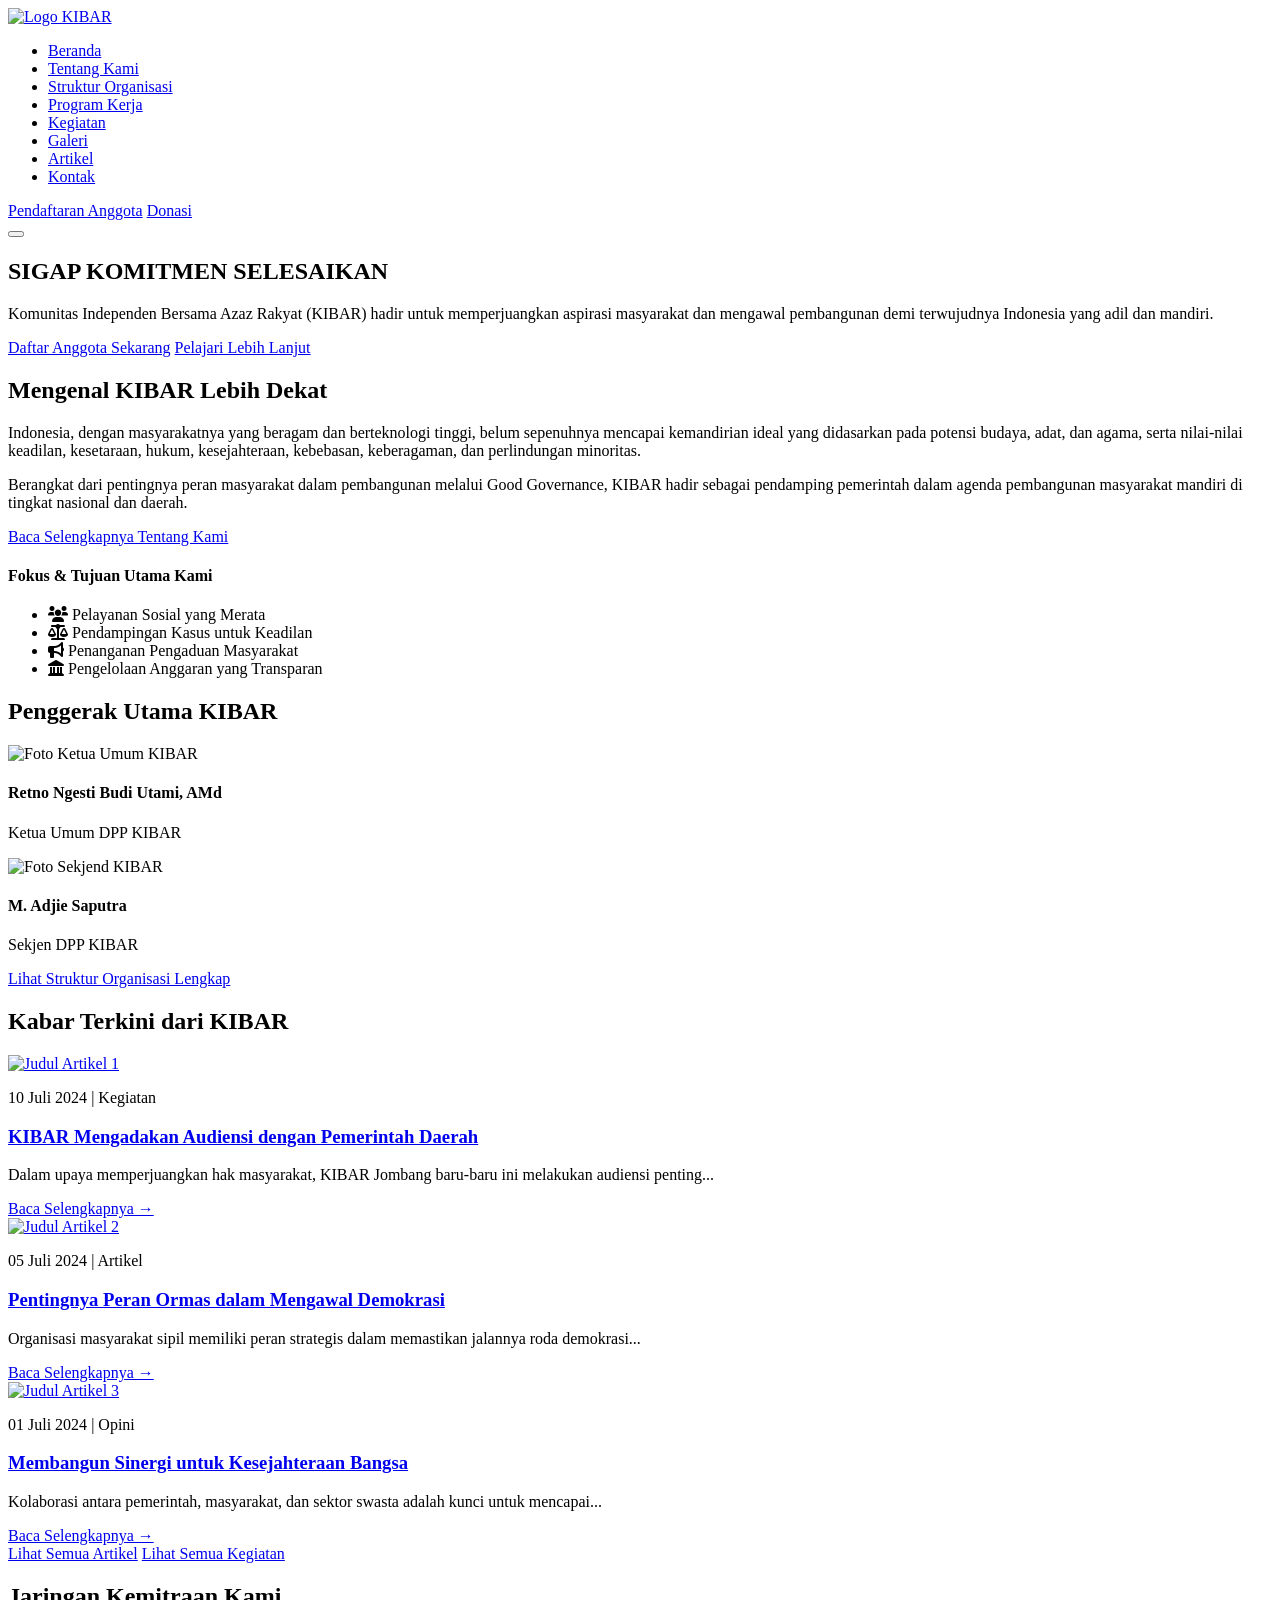
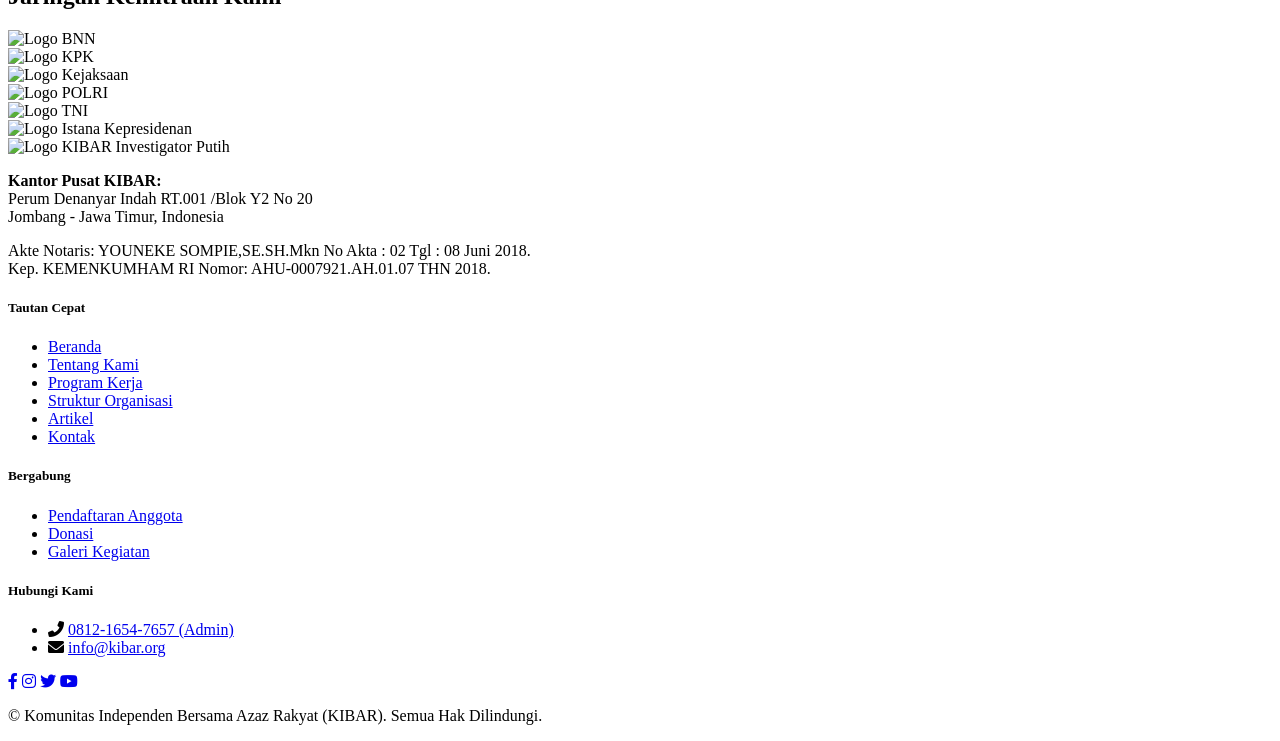
==== index.html @ 810286e6 "Add files via upload" ====
<!DOCTYPE html>
<html lang="id">
<head>
    <meta charset="UTF-8">
    <meta name="viewport" content="width=device-width, initial-scale=1.0">
    <title>KIBAR - Komunitas Independen Bersama Azaz Rakyat</title>
    <meta name="description" content="Komunitas Independen Bersama Azaz Rakyat (KIBAR) hadir untuk memperjuangkan aspirasi masyarakat dan mengawal pembangunan demi terwujudnya Indonesia yang adil dan mandiri.">
    <meta name="keywords" content="KIBAR, Ormas, Independen, Azaz Rakyat, Pengawasan, Pembangunan, Indonesia">
    
    <!-- Google Fonts -->
    <link href="https://fonts.googleapis.com/css2?family=Montserrat:wght@700;800&family=Open+Sans:wght@400;600;700&display=swap" rel="stylesheet">
    <!-- Font Awesome untuk Ikon -->
    <link rel="stylesheet" href="https://cdnjs.cloudflare.com/ajax/libs/font-awesome/6.0.0-beta3/css/all.min.css">
    
    <!-- Tiny Slider CSS -->
    <link rel="stylesheet" href="https://cdnjs.cloudflare.com/ajax/libs/tiny-slider/2.9.4/tiny-slider.css">
    <!--[if (lt IE 9)]><script src="https://cdnjs.cloudflare.com/ajax/libs/tiny-slider/2.9.4/min/tiny-slider.helper.ie8.js"></script><![endif]-->

    <!-- Style Kustom Anda (setelah library CSS) -->
    <link rel="stylesheet" href="css/style.css">
    
    <!-- Favicon -->
    <link rel="icon" href="images/logo/kibar-favicon.png" type="image/png"> 
</head>
<body>
    <header class="site-header">
        <div class="container header-container">
            <div class="logo">
                <a href="index.html">
                    <img src="images/logo/logo-kibar.webp" alt="Logo KIBAR">
                </a>
            </div>
            <nav class="main-navigation">
                <ul>
                    <li><a href="index.html" class="active">Beranda</a></li>
                    <li><a href="tentang-kami.html">Tentang Kami</a></li>
                    <li><a href="struktur-organisasi.html">Struktur Organisasi</a></li>
                    <li><a href="program-kerja.html">Program Kerja</a></li>
                    <li><a href="kegiatan.html">Kegiatan</a></li>
                    <li><a href="galeri.html">Galeri</a></li>
                    <li><a href="artikel.html">Artikel</a></li>
                    <li><a href="kontak.html">Kontak</a></li>
                </ul>
            </nav>
            <div class="header-actions">
                <a href="pendaftaran.html" class="btn btn-primary">Pendaftaran Anggota</a>
                <a href="donasi.html" class="btn btn-secondary">Donasi</a>
            </div>
            <button class="mobile-menu-toggle" aria-label="Toggle Menu" aria-expanded="false">
                <span class="hamburger-bar"></span>
                <span class="hamburger-bar"></span>
                <span class="hamburger-bar"></span>
            </button>
        </div>
    </header>

    <main>
        <section class="hero-section">
            <div class="hero-overlay"></div>
            <div class="container hero-content">
                <h1 class="hero-title">
                    <span>SIGAP</span>
                    <span>KOMITMEN</span>
                    <span>SELESAIKAN</span>
                </h1>
                <p class="hero-subtitle">
                    Komunitas Independen Bersama Azaz Rakyat (KIBAR) hadir untuk memperjuangkan aspirasi masyarakat dan mengawal pembangunan demi terwujudnya Indonesia yang adil dan mandiri.
                </p>
                <div class="hero-actions">
                    <a href="pendaftaran.html" class="btn btn-primary btn-lg">Daftar Anggota Sekarang</a>
                    <a href="tentang-kami.html" class="btn btn-outline-light btn-lg">Pelajari Lebih Lanjut</a>
                </div>
            </div>
        </section>

        <section class="about-short-section section-padding">
            <div class="container">
                <h2 class="section-title text-center">Mengenal KIBAR Lebih Dekat</h2>
                <div class="row">
                    <div class="col-md-7 about-short-text">
                        <p>Indonesia, dengan masyarakatnya yang beragam dan berteknologi tinggi, belum sepenuhnya mencapai kemandirian ideal yang didasarkan pada potensi budaya, adat, dan agama, serta nilai-nilai keadilan, kesetaraan, hukum, kesejahteraan, kebebasan, keberagaman, dan perlindungan minoritas.</p>
                        <p>Berangkat dari pentingnya peran masyarakat dalam pembangunan melalui Good Governance, KIBAR hadir sebagai pendamping pemerintah dalam agenda pembangunan masyarakat mandiri di tingkat nasional dan daerah.</p>
                        <a href="tentang-kami.html" class="btn btn-primary mt-3">Baca Selengkapnya Tentang Kami</a>
                    </div>
                    <div class="col-md-5 about-short-focus">
                        <h4 class="subsection-title">Fokus & Tujuan Utama Kami</h4>
                        <ul class="focus-list">
                            <li><i class="fas fa-users kibar-gold-icon"></i> <span>Pelayanan Sosial yang Merata</span></li>
                            <li><i class="fas fa-balance-scale kibar-gold-icon"></i> <span>Pendampingan Kasus untuk Keadilan</span></li>
                            <li><i class="fas fa-bullhorn kibar-gold-icon"></i> <span>Penanganan Pengaduan Masyarakat</span></li>
                            <li><i class="fas fa-landmark kibar-gold-icon"></i> <span>Pengelolaan Anggaran yang Transparan</span></li>
                        </ul>
                    </div>
                </div>
            </div>
        </section>

        <section class="key-leaders-section section-padding">
            <div class="container">
                <h2 class="section-title text-center">Penggerak Utama KIBAR</h2>
                <div class="row justify-content-center">
                    <div class="col-lg-4 col-md-6">
                        <div class="leader-card">
                            <div class="leader-photo">
                                <img src="images/pengurus/ketum-su.webp" alt="Foto Ketua Umum KIBAR" class="foto-ketum-adjusted">
                            </div>
                            <h4 class="leader-name">Retno Ngesti Budi Utami, AMd</h4>
                            <p class="leader-title">Ketua Umum DPP KIBAR</p>
                        </div>
                    </div>
                    <div class="col-lg-4 col-md-6">
                        <div class="leader-card">
                            <div class="leader-photo">
                                <img src="images/pengurus/sekjen-su.webp" alt="Foto Sekjend KIBAR" class="foto-sekjen-adjusted">
                            </div>
                            <h4 class="leader-name">M. Adjie Saputra</h4>
                            <p class="leader-title">Sekjen DPP KIBAR</p>
                        </div>
                    </div>
                </div>
                <div class="text-center mt-4">
                    <a href="struktur-organisasi.html" class="btn btn-outline-primary">Lihat Struktur Organisasi Lengkap</a>
                </div>
            </div>
        </section>

        <section class="latest-posts-section section-padding">
            <div class="container">
                <h2 class="section-title text-center">Kabar Terkini dari KIBAR</h2>
                <div class="row">
                    <div class="col-lg-4 col-md-6">
                        <div class="post-card">
                            <a href="artikel-detail-contoh.html" class="post-card-image-link">
                                <img src="images/artikel/placeholder-artikel1.jpg" alt="Judul Artikel 1" class="post-card-image">
                            </a>
                            <div class="post-card-content">
                                <p class="post-card-meta"><span class="post-card-date">10 Juli 2024</span> | <span class="post-card-category">Kegiatan</span></p>
                                <h3 class="post-card-title"><a href="artikel-detail-contoh.html">KIBAR Mengadakan Audiensi dengan Pemerintah Daerah</a></h3>
                                <p class="post-card-excerpt">Dalam upaya memperjuangkan hak masyarakat, KIBAR Jombang baru-baru ini melakukan audiensi penting...</p>
                                <a href="artikel-detail-contoh.html" class="post-card-readmore">Baca Selengkapnya →</a>
                            </div>
                        </div>
                    </div>
                    <div class="col-lg-4 col-md-6">
                        <div class="post-card">
                            <a href="artikel-detail-contoh.html" class="post-card-image-link">
                                <img src="images/artikel/placeholder-artikel2.jpg" alt="Judul Artikel 2" class="post-card-image">
                            </a>
                            <div class="post-card-content">
                                <p class="post-card-meta"><span class="post-card-date">05 Juli 2024</span> | <span class="post-card-category">Artikel</span></p>
                                <h3 class="post-card-title"><a href="artikel-detail-contoh.html">Pentingnya Peran Ormas dalam Mengawal Demokrasi</a></h3>
                                <p class="post-card-excerpt">Organisasi masyarakat sipil memiliki peran strategis dalam memastikan jalannya roda demokrasi...</p>
                                <a href="artikel-detail-contoh.html" class="post-card-readmore">Baca Selengkapnya →</a>
                            </div>
                        </div>
                    </div>
                    <div class="col-lg-4 col-md-6">
                         <div class="post-card">
                            <a href="artikel-detail-contoh.html" class="post-card-image-link">
                                <img src="images/artikel/placeholder-artikel3.jpg" alt="Judul Artikel 3" class="post-card-image">
                            </a>
                            <div class="post-card-content">
                                <p class="post-card-meta"><span class="post-card-date">01 Juli 2024</span> | <span class="post-card-category">Opini</span></p>
                                <h3 class="post-card-title"><a href="artikel-detail-contoh.html">Membangun Sinergi untuk Kesejahteraan Bangsa</a></h3>
                                <p class="post-card-excerpt">Kolaborasi antara pemerintah, masyarakat, dan sektor swasta adalah kunci untuk mencapai...</p>
                                <a href="artikel-detail-contoh.html" class="post-card-readmore">Baca Selengkapnya →</a>
                            </div>
                        </div>
                    </div>
                </div>
                <div class="text-center mt-4">
                    <a href="artikel.html" class="btn btn-primary mr-2">Lihat Semua Artikel</a>
                    <a href="kegiatan.html" class="btn btn-outline-primary">Lihat Semua Kegiatan</a>
                </div>
            </div>
        </section>

        <section class="partners-section section-padding">
            <div class="container">
                <h2 class="section-title text-center">Jaringan Kemitraan Kami</h2>
                <div class="partner-carousel"> <!-- Container untuk Tiny Slider -->
                    <div class="partner-logo-slide"><img src="images/mitra/logo-bnn.webp" alt="Logo BNN"></div>
                    <div class="partner-logo-slide"><img src="images/mitra/logo-kpk.webp" alt="Logo KPK"></div>
                    <div class="partner-logo-slide"><img src="images/mitra/logo-kejaksaan.webp" alt="Logo Kejaksaan"></div>
                    <div class="partner-logo-slide"><img src="images/mitra/mabes-polri.webp" alt="Logo POLRI"></div>
                    <div class="partner-logo-slide"><img src="images/mitra/mabes-tni.webp" alt="Logo TNI"></div>
                    <div class="partner-logo-slide"><img src="images/mitra/logo-istana-kepresidenan.webp" alt="Logo Istana Kepresidenan"></div>
                    <!-- Tambahkan lebih banyak div.partner-logo-slide jika ada logo lain -->
                </div>
            </div>
        </section>
    </main>

    <footer class="site-footer section-padding-top">
        <div class="container">
            <div class="row">
                <div class="col-lg-4 col-md-12 footer-col footer-about">
                    <img src="images/slogan-kibar.webp" alt="Logo KIBAR Investigator Putih" class="footer-logo">
                    <p class="footer-address">
                        <strong>Kantor Pusat KIBAR:</strong><br>
                        Perum Denanyar Indah RT.001 /Blok Y2 No 20<br>
                        Jombang - Jawa Timur, Indonesia
                    </p>
                     <p class="footer-legal-info">
                        Akte Notaris: YOUNEKE SOMPIE,SE.SH.Mkn No Akta : 02 Tgl : 08 Juni 2018.<br>
                        Kep. KEMENKUMHAM RI Nomor: AHU-0007921.AH.01.07 THN 2018.
                    </p>
                </div>
                <div class="col-lg-2 col-md-4 col-6 footer-col">
                    <h5 class="footer-widget-title">Tautan Cepat</h5>
                    <ul class="footer-links">
                        <li><a href="index.html">Beranda</a></li>
                        <li><a href="tentang-kami.html">Tentang Kami</a></li>
                        <li><a href="program-kerja.html">Program Kerja</a></li>
                        <li><a href="struktur-organisasi.html">Struktur Organisasi</a></li>
                        <li><a href="artikel.html">Artikel</a></li>
                        <li><a href="kontak.html">Kontak</a></li>
                    </ul>
                </div>
                <div class="col-lg-3 col-md-4 col-6 footer-col">
                     <h5 class="footer-widget-title">Bergabung</h5>
                     <ul class="footer-links">
                        <li><a href="pendaftaran.html">Pendaftaran Anggota</a></li>
                        <li><a href="donasi.html">Donasi</a></li>
                        <li><a href="galeri.html">Galeri Kegiatan</a></li>
                    </ul>
                </div>
                <div class="col-lg-3 col-md-4 col-12 footer-col">
                    <h5 class="footer-widget-title">Hubungi Kami</h5>
                    <ul class="footer-contact-info">
                        <li><i class="fas fa-phone-alt"></i> <a href="https://wa.me/6281216547657">0812-1654-7657 (Admin)</a></li> 
                        <li><i class="fas fa-envelope"></i> <a href="mailto:info@kibar.org">info@kibar.org</a></li>
                    </ul>
                    <div class="footer-social-icons">
                        <a href="#" aria-label="Facebook KIBAR" target="_blank" rel="noopener noreferrer"><i class="fab fa-facebook-f"></i></a>
                        <a href="#" aria-label="Instagram KIBAR" target="_blank" rel="noopener noreferrer"><i class="fab fa-instagram"></i></a>
                        <a href="#" aria-label="Twitter KIBAR" target="_blank" rel="noopener noreferrer"><i class="fab fa-twitter"></i></a>
                        <a href="#" aria-label="YouTube KIBAR" target="_blank" rel="noopener noreferrer"><i class="fab fa-youtube"></i></a>
                    </div>
                </div>
            </div>
        </div>
        <div class="footer-bottom">
            <div class="container">
                <p class="text-center">© <span id="currentYear"></span> Komunitas Independen Bersama Azaz Rakyat (KIBAR). Semua Hak Dilindungi.</p>
            </div>
        </div>
    </footer>

    <!-- Tiny Slider JS -->
    <script src="https://cdnjs.cloudflare.com/ajax/libs/tiny-slider/2.9.3/min/tiny-slider.js"></script>
    <!-- Script Kustom Anda (setelah library JS) -->
    <script src="js/script.js"></script>
</body>
</html>
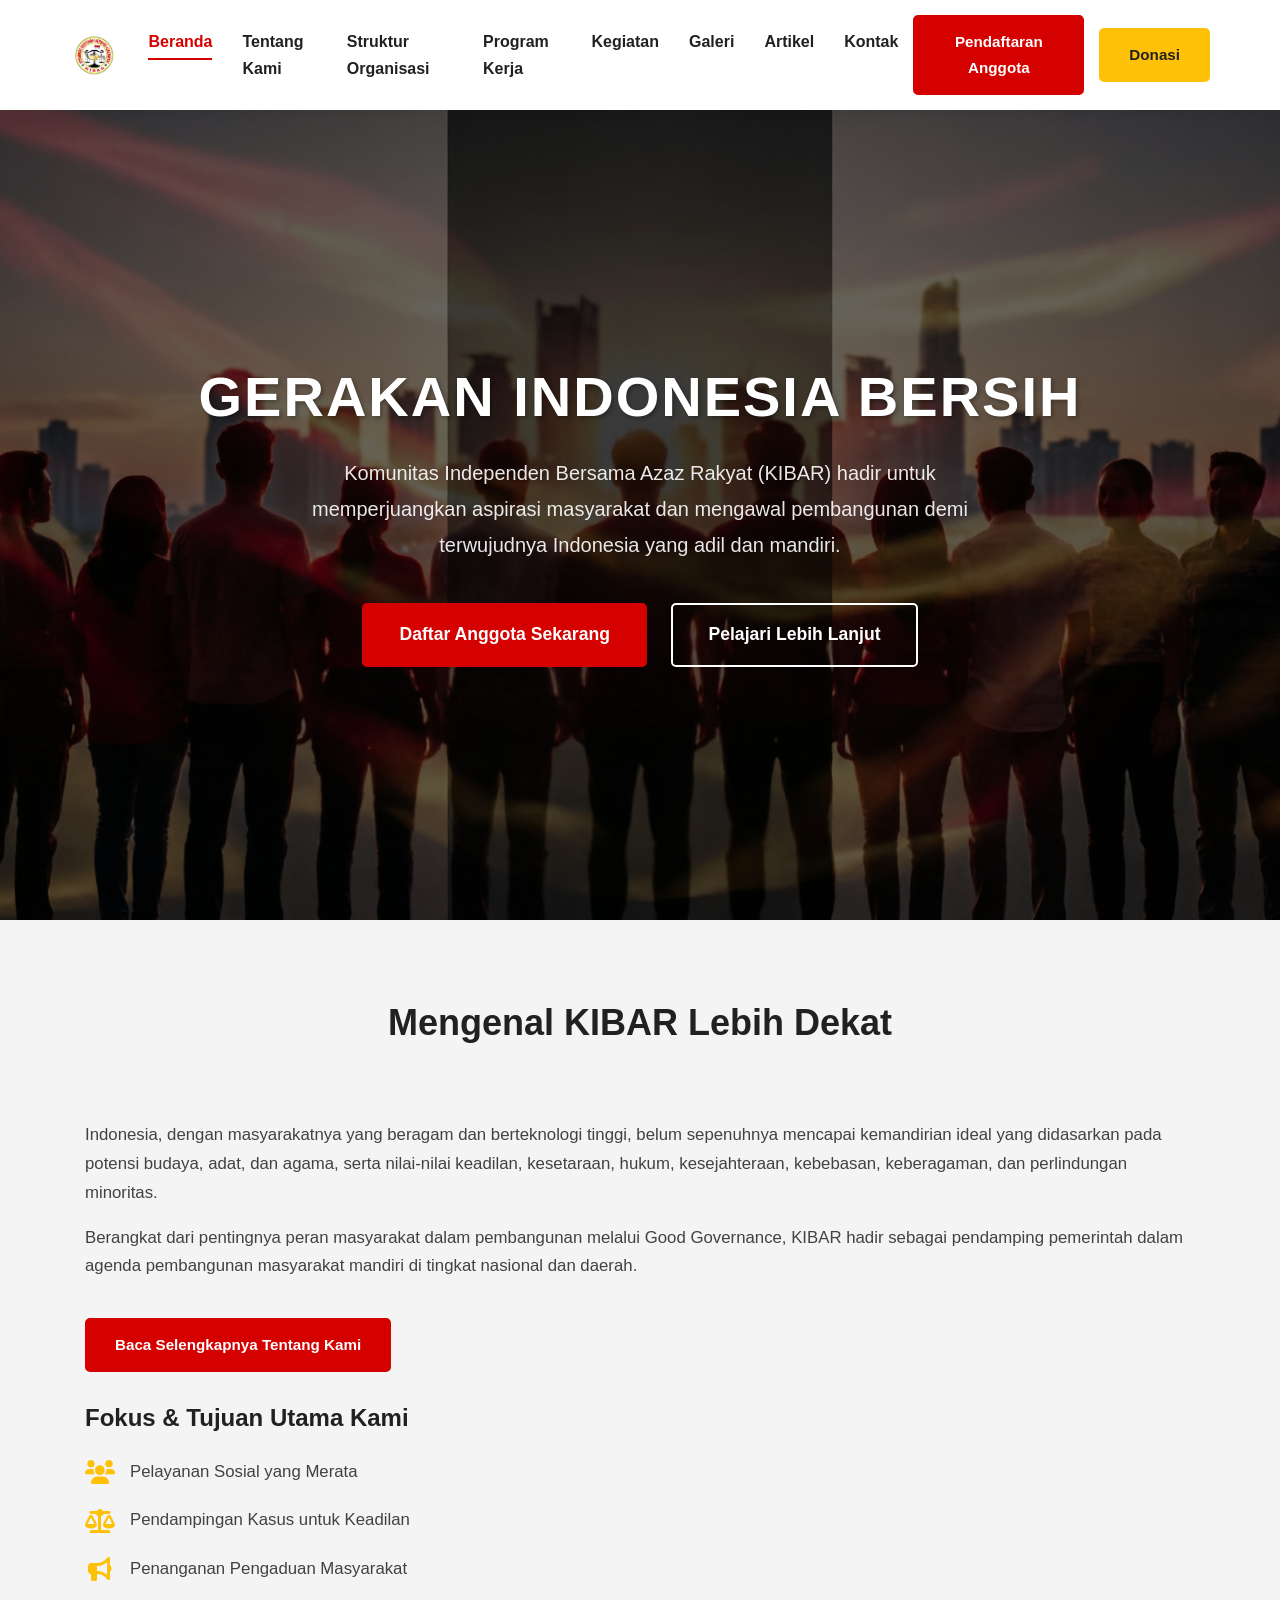
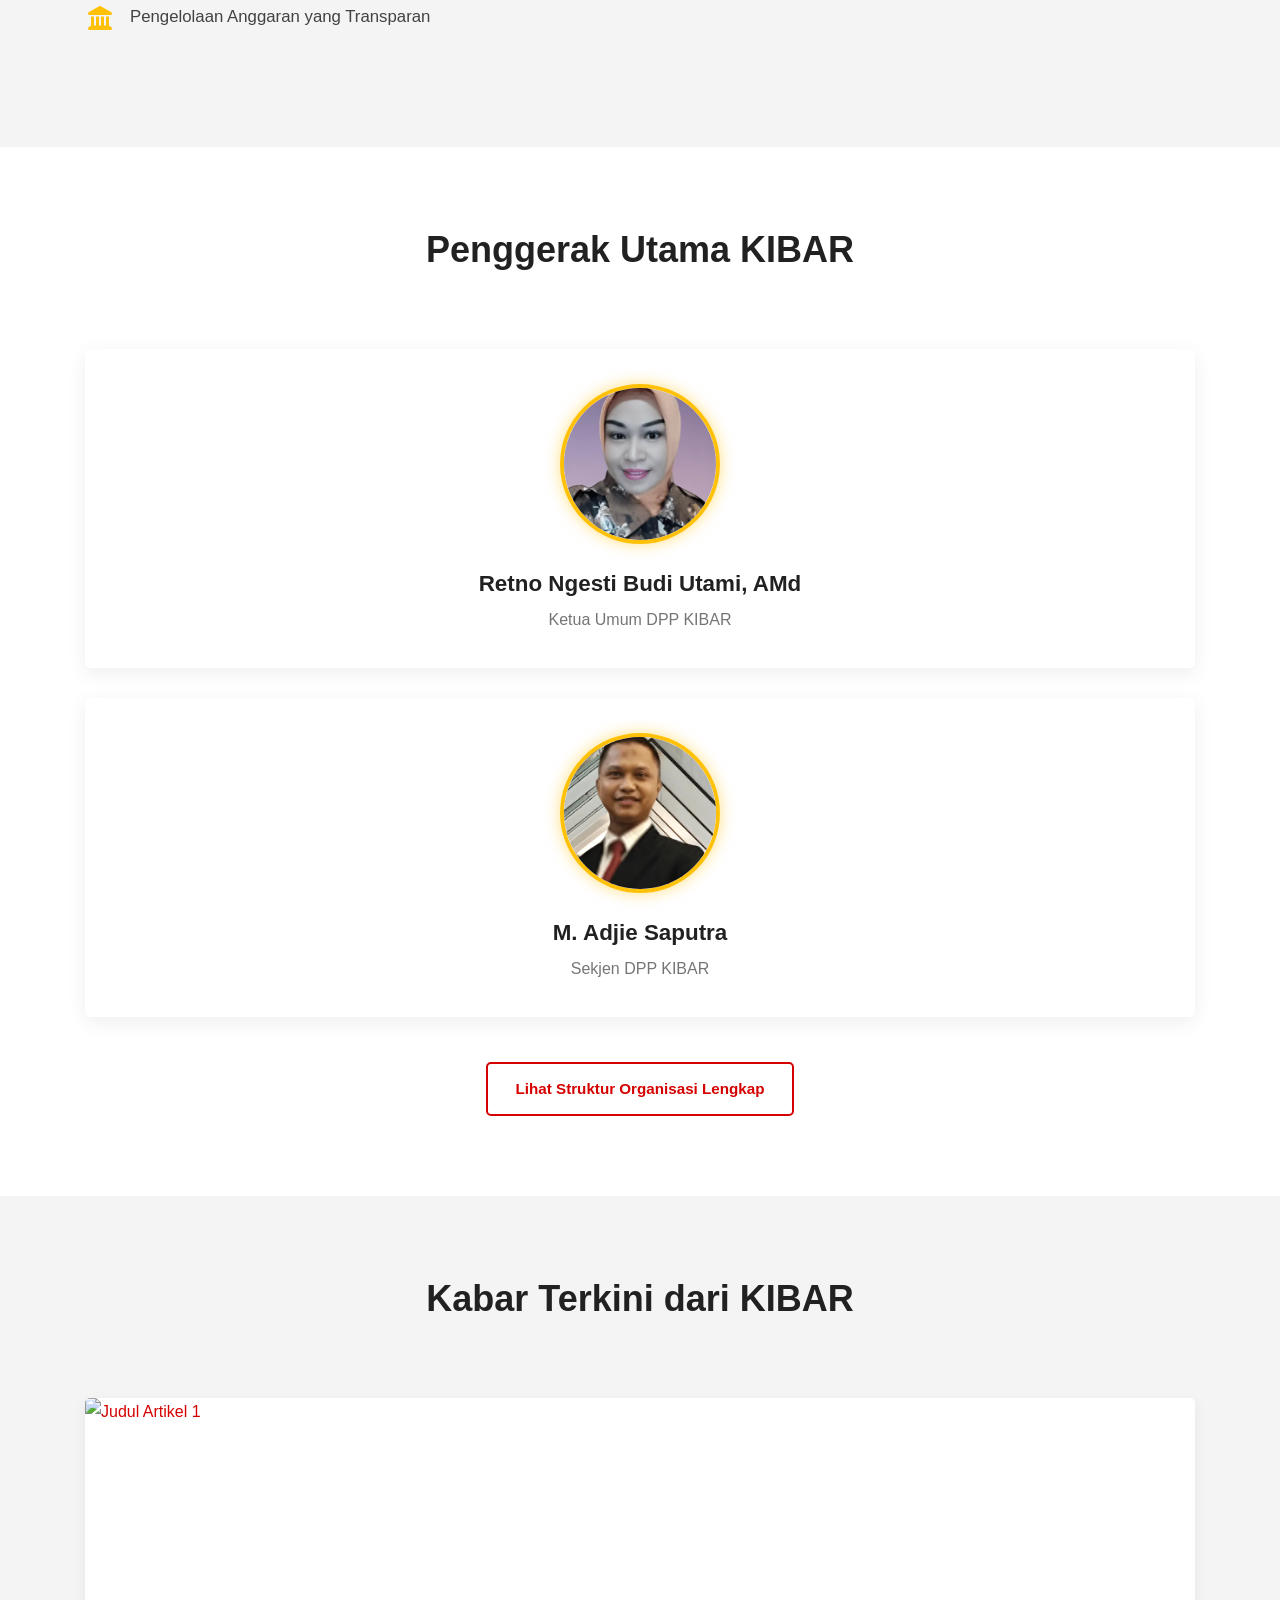
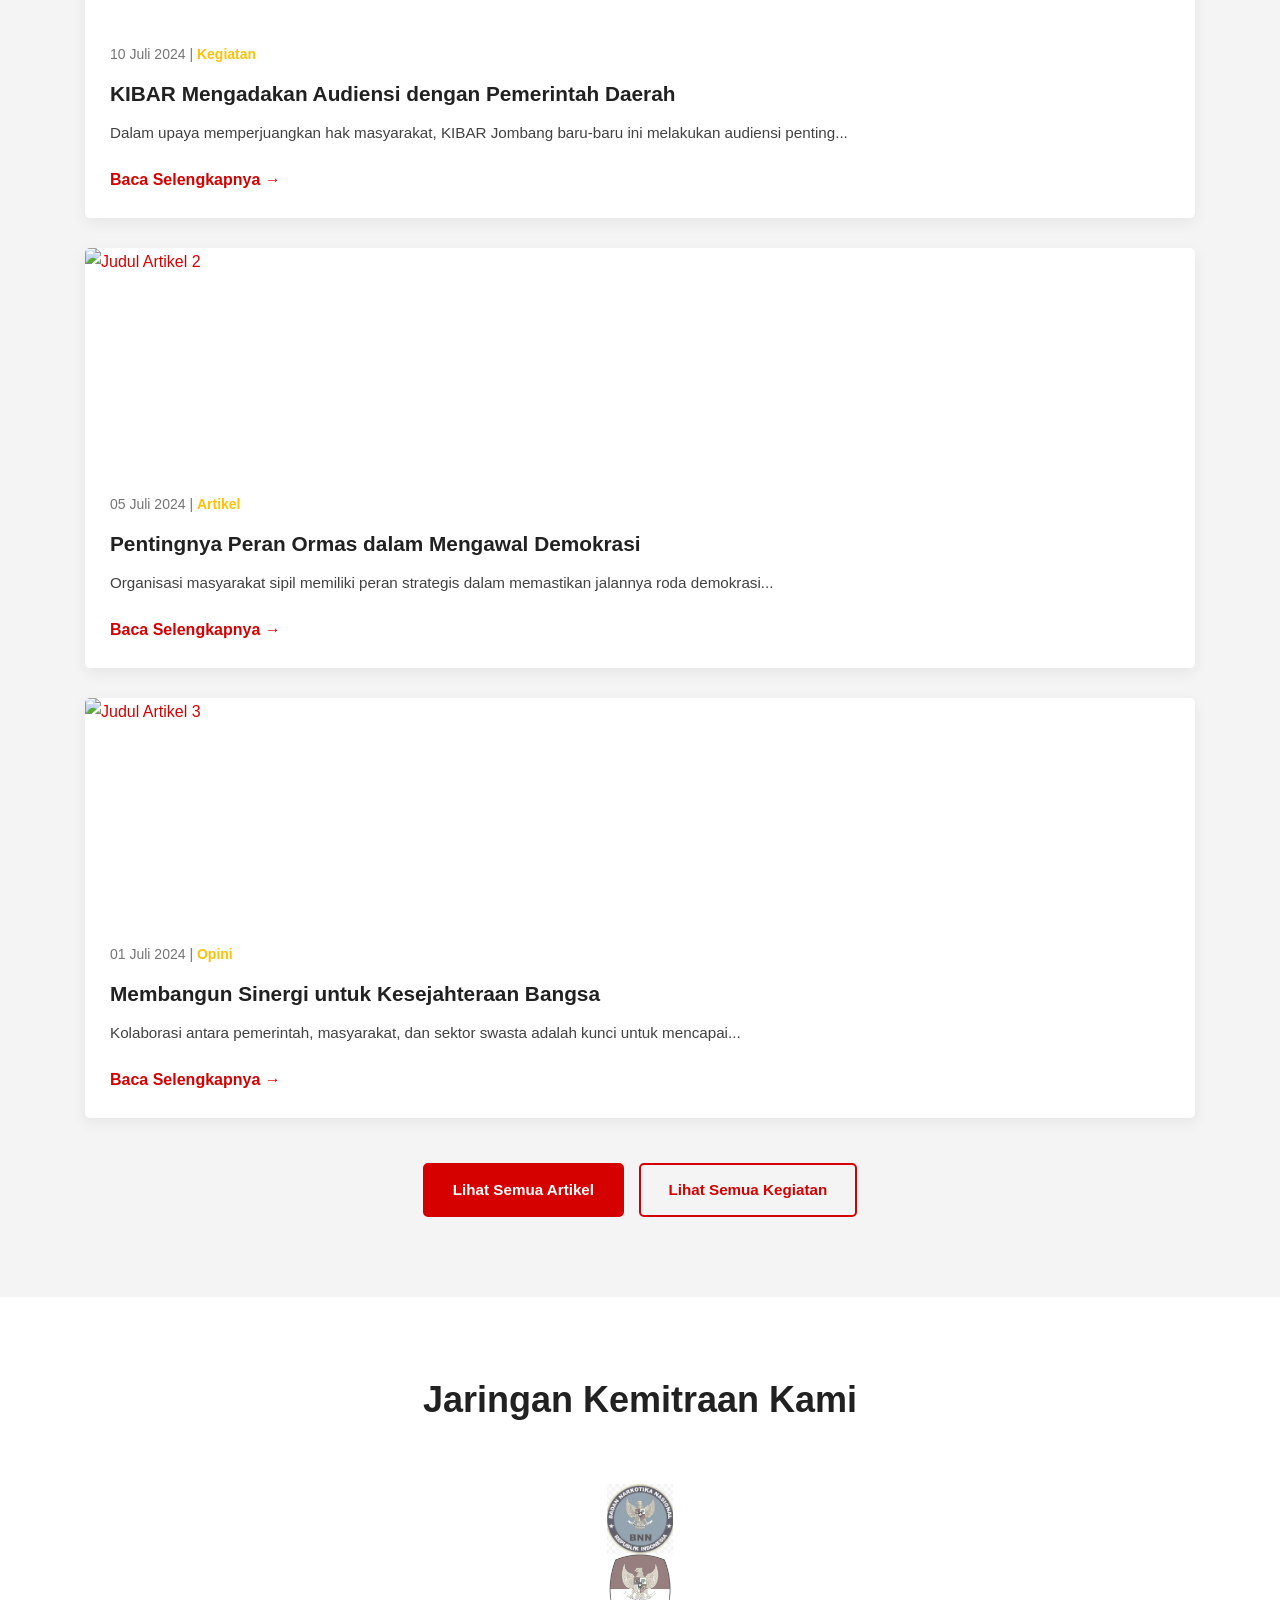
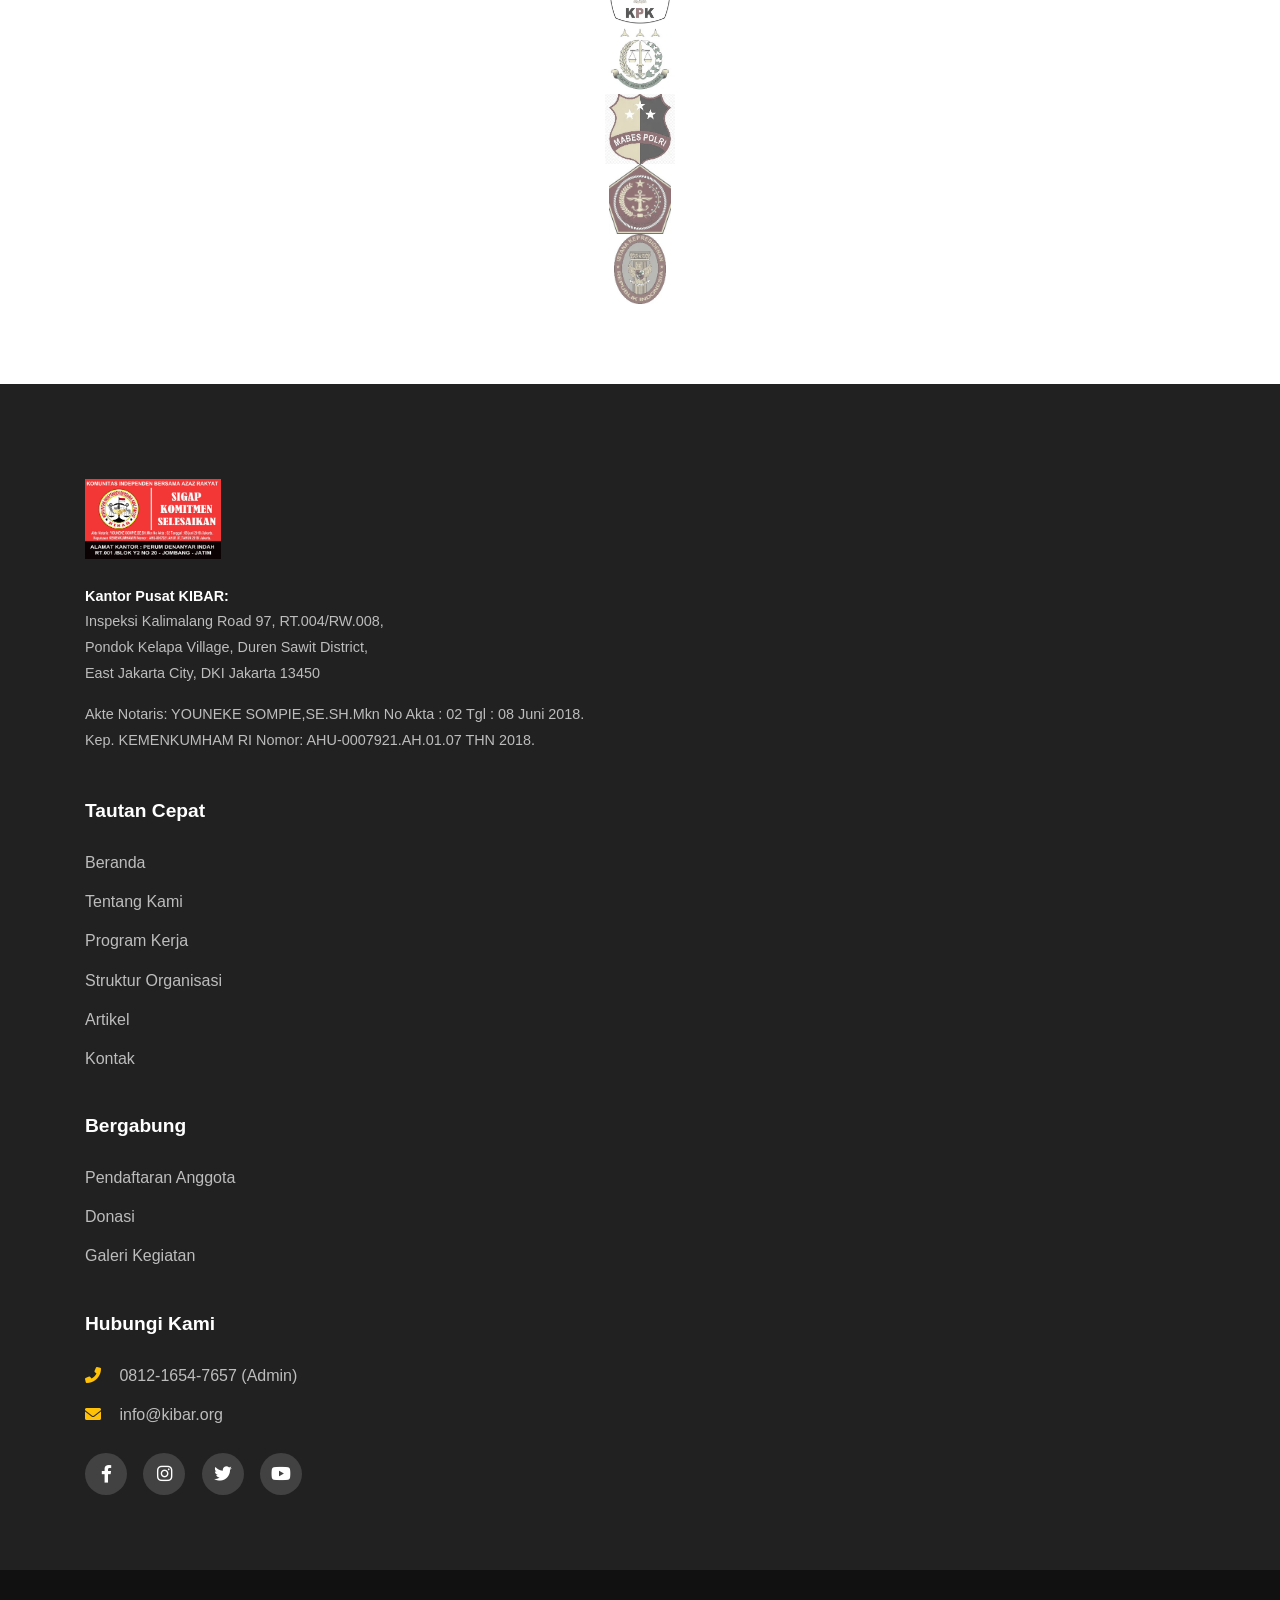
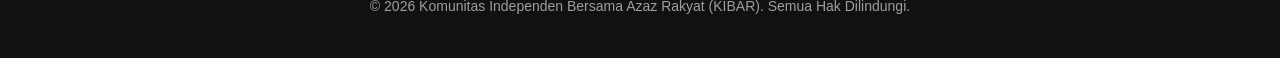
==== commit e2edda94: "Improve responsive design and add mobile optimizations" ====
--- a/index.html
+++ b/index.html
@@ -27,7 +27,7 @@
         <div class="container header-container">
             <div class="logo">
                 <a href="index.html">
-                    <img src="images/logo/logo-kibar.webp" alt="Logo KIBAR">
+                    <img src="images/logo/logo-kibar.webp" alt="Logo KIBAR" loading="lazy">
                 </a>
             </div>
             <nav class="main-navigation">
@@ -59,9 +59,7 @@
             <div class="hero-overlay"></div>
             <div class="container hero-content">
                 <h1 class="hero-title">
-                    <span>SIGAP</span>
-                    <span>KOMITMEN</span>
-                    <span>SELESAIKAN</span>
+                    GERAKAN INDONESIA BERSIH
                 </h1>
                 <p class="hero-subtitle">
                     Komunitas Independen Bersama Azaz Rakyat (KIBAR) hadir untuk memperjuangkan aspirasi masyarakat dan mengawal pembangunan demi terwujudnya Indonesia yang adil dan mandiri.
@@ -198,8 +196,9 @@
                     <img src="images/slogan-kibar.webp" alt="Logo KIBAR Investigator Putih" class="footer-logo">
                     <p class="footer-address">
                         <strong>Kantor Pusat KIBAR:</strong><br>
-                        Perum Denanyar Indah RT.001 /Blok Y2 No 20<br>
-                        Jombang - Jawa Timur, Indonesia
+                        Inspeksi Kalimalang Road 97, RT.004/RW.008,<br>
+                        Pondok Kelapa Village, Duren Sawit District,<br>
+                        East Jakarta City, DKI Jakarta 13450
                     </p>
                      <p class="footer-legal-info">
                         Akte Notaris: YOUNEKE SOMPIE,SE.SH.Mkn No Akta : 02 Tgl : 08 Juni 2018.<br>
--- a/css/style.css
+++ b/css/style.css
@@ -0,0 +1,1511 @@
+/* Global Resets & Variables */
+:root {
+    --kibar-red: #D50000;
+    --kibar-red-darker: #B80000; /* Untuk hover .btn-primary */
+    --kibar-gold: #FFC107;
+    --kibar-gold-rgb: 255, 193, 7; /* RGB untuk --kibar-gold, dipakai di box-shadow */
+    --kibar-gold-darker: #E0A800; /* Untuk hover .btn-secondary */
+    --kibar-black: #212121;
+    --kibar-dark-gray: #424242;
+    --kibar-medium-gray: #757575;
+    --kibar-light-gray: #f4f4f4;
+    --kibar-white: #FFFFFF;--kibar-red-rgb: 213, 0, 0; /* RGB untuk --kibar-red */
+
+    --font-heading: 'Montserrat', sans-serif;
+    --font-body: 'Open Sans', sans-serif;
+
+    --container-width: 1170px;
+    --border-radius: 5px;
+}
+
+*,
+*::before,
+*::after {
+    box-sizing: border-box;
+    margin: 0;
+    padding: 0;
+}
+
+html {
+    scroll-behavior: smooth;
+}
+
+body {
+    font-family: var(--font-body);
+    line-height: 1.7;
+    color: var(--kibar-dark-gray);
+    background-color: var(--kibar-white);
+    font-size: 16px;
+}
+
+h1, h2, h3, h4, h5, h6 {
+    font-family: var(--font-heading);
+    color: var(--kibar-black);
+    line-height: 1.3;
+    margin-bottom: 0.75em;
+}
+
+h1 { font-size: 3rem; }
+h2 { font-size: 2.25rem; } /* Section Title */
+h3 { font-size: 1.75rem; } /* Post Card Title */
+h4 { font-size: 1.25rem; } /* Subsection Title, Leader Name */
+
+p {
+    margin-bottom: 1em;
+}
+
+a {
+    color: var(--kibar-red);
+    text-decoration: none;
+    transition: color 0.3s ease;
+}
+a:hover {
+    color: var(--kibar-red-darker); /* Menggunakan variabel warna lebih gelap */
+    text-decoration: underline;
+}
+
+img {
+    max-width: 100%;
+    height: auto;
+    display: block;
+}
+
+ul {
+    list-style: none;
+}
+
+/* Utility Classes */
+.container {
+    width: 100%;
+    max-width: var(--container-width);
+    margin: 0 auto;
+    padding: 0 15px;
+}
+
+/* Flexbox-based Responsive Grid System */
+.row {
+    display: flex;
+    flex-wrap: wrap;
+    margin-left: -15px;
+    margin-right: -15px;
+}
+
+.row > [class*="col-"] {
+    padding-left: 15px;
+    padding-right: 15px;
+    width: 100%;
+}
+
+/* Desktop Grid (default) */
+.col-lg-8 { width: 66.666667%; }
+.col-lg-7 { width: 58.333333%; }
+.col-lg-5 { width: 41.666667%; }
+.col-lg-4 { width: 33.333333%; }
+.col-lg-3 { width: 25%; }
+.col-lg-2 { width: 16.666667%; }
+
+.col-md-7 { width: 58.333333%; }
+.col-md-6 { width: 50%; }
+.col-md-5 { width: 41.666667%; }
+.col-md-4 { width: 33.333333%; }
+
+.col-12 { width: 100%; }
+.col-6 { width: 50%; }
+
+/* Helper classes */
+.justify-content-center { justify-content: center; }
+
+.section-padding {
+    padding: 80px 0;
+}
+.section-padding-top {
+    padding-top: 80px;
+}
+
+.text-center {
+    text-align: center;
+}
+
+.kibar-gold-icon {
+    color: var(--kibar-gold) !important;
+}
+
+.mt-3 { margin-top: 20px !important; }
+.mt-4 { margin-top: 30px !important; }
+.mr-2 { margin-right: 10px !important; }
+
+.btn {
+    display: inline-block;
+    padding: 12px 28px;
+    font-family: var(--font-heading);
+    font-weight: 700;
+    text-align: center;
+    vertical-align: middle;
+    cursor: pointer;
+    border: 2px solid transparent;
+    border-radius: var(--border-radius);
+    transition: all 0.3s ease;
+    font-size: 0.95rem;
+    text-decoration: none !important;
+}
+.btn:hover {
+    transform: translateY(-2px);
+    box-shadow: 0 4px 10px rgba(0,0,0,0.1);
+}
+
+.btn-primary {
+    background-color: var(--kibar-red);
+    color: var(--kibar-white);
+    border-color: var(--kibar-red);
+}
+.btn-primary:hover {
+    background-color: var(--kibar-red-darker); /* PERBAIKAN */
+    border-color: var(--kibar-red-darker);   /* PERBAIKAN */
+    color: var(--kibar-white);
+}
+
+.btn-secondary {
+    background-color: var(--kibar-gold);
+    color: var(--kibar-black);
+    border-color: var(--kibar-gold);
+}
+.btn-secondary:hover {
+    background-color: var(--kibar-gold-darker); /* PERBAIKAN */
+    border-color: var(--kibar-gold-darker);   /* PERBAIKAN */
+    color: var(--kibar-black);
+}
+
+.btn-outline-light {
+    background-color: transparent;
+    color: var(--kibar-white);
+    border-color: var(--kibar-white);
+}
+.btn-outline-light:hover {
+    background-color: var(--kibar-white);
+    color: var(--kibar-black);
+}
+
+.btn-outline-primary {
+    background-color: transparent;
+    color: var(--kibar-red);
+    border-color: var(--kibar-red);
+}
+.btn-outline-primary:hover {
+    background-color: var(--kibar-red);
+    color: var(--kibar-white);
+}
+
+.btn-lg {
+    padding: 15px 35px;
+    font-size: 1.1rem;
+}
+
+/* Header */
+.site-header {
+    background-color: var(--kibar-white);
+    padding: 15px 0;
+    box-shadow: 0 2px 10px rgba(0,0,0,0.08);
+    position: sticky;
+    top: 0;
+    z-index: 1000;
+    width: 100%;
+}
+
+.header-container {
+    display: flex;
+    justify-content: space-between;
+    align-items: center;
+}
+
+.logo img {
+    max-height: 55px;
+}
+
+.main-navigation ul {
+    display: flex;
+}
+.main-navigation ul li {
+    margin-left: 30px;
+}
+.main-navigation ul li a {
+    color: var(--kibar-black);
+    font-weight: 600;
+    padding-bottom: 8px;
+    border-bottom: 2px solid transparent;
+    text-decoration: none;
+}
+.main-navigation ul li a:hover,
+.main-navigation ul li a.active {
+    color: var(--kibar-red);
+    border-bottom-color: var(--kibar-red);
+}
+
+.header-actions {
+    display: flex;
+    align-items: center;
+}
+.header-actions .btn {
+    margin-left: 15px;
+}
+
+.mobile-menu-toggle {
+    display: none;
+    background: none;
+    border: none;
+    cursor: pointer;
+    padding: 10px;
+}
+.hamburger-bar {
+    display: block;
+    width: 25px;
+    height: 3px;
+    background-color: var(--kibar-black);
+    margin: 5px 0;
+    transition: all 0.3s ease;
+}
+
+/* Hero Section */
+.hero-section {
+    background-image: url('../images/banner/hero-background.png');
+    background-size: cover;
+    background-position: center;
+    background-repeat: no-repeat;
+    height: 90vh;
+    min-height: 550px;
+    position: relative;
+    display: flex;
+    align-items: center;
+    justify-content: center;
+    text-align: center;
+    color: var(--kibar-white);
+}
+.hero-overlay {
+    position: absolute;
+    top: 0;
+    left: 0;
+    width: 100%;
+    height: 100%;
+    background-color: rgba(0, 0, 0, 0.6);
+    z-index: 1;
+}
+.hero-content {
+    position: relative;
+    z-index: 2;
+    padding: 20px;
+}
+.hero-title {
+    font-size: 3.5rem;
+    font-weight: 800;
+    margin-bottom: 25px;
+    line-height: 1.2;
+    color: var(--kibar-white);
+    text-shadow: 2px 2px 4px rgba(0,0,0,0.3);
+    text-transform: uppercase;
+    letter-spacing: 2px;
+}
+.hero-subtitle {
+    font-size: 1.25rem;
+    margin-bottom: 40px;
+    max-width: 750px;
+    margin-left: auto;
+    margin-right: auto;
+    line-height: 1.8;
+    color: rgba(255,255,255,0.9);
+}
+.hero-actions .btn {
+    margin: 0 10px;
+}
+
+/* About Short Section */
+.section-title {
+    font-size: 2.25rem;
+    color: var(--kibar-black);
+    margin-bottom: 50px;
+}
+.section-title.text-center {
+    margin-bottom: 60px;
+}
+.section-title.highlight {
+    color: var(--kibar-red);
+}
+
+.about-short-section {
+    background-color: var(--kibar-light-gray);
+}
+.row {
+    display: flex;
+    flex-wrap: wrap;
+    margin-left: -15px;
+    margin-right: -15px;
+}
+.col-md-7, .col-md-5, .col-lg-4, .col-md-6, .col-lg-2, .col-lg-3 {
+    padding-left: 15px;
+    padding-right: 15px;
+    margin-bottom: 30px;
+}
+.col-md-7 { width: calc(58.333333% - 30px); margin: 15px;}
+.col-md-5 { width: calc(41.666667% - 30px); margin: 15px;}
+
+
+.about-short-text p {
+    font-size: 1.05rem;
+}
+.subsection-title {
+    font-size: 1.5rem;
+    font-weight: 700;
+    margin-bottom: 25px;
+}
+.focus-list {
+    padding-left: 0;
+}
+.focus-list li {
+    display: flex;
+    align-items: center;
+    margin-bottom: 20px;
+    font-size: 1.05rem;
+}
+.focus-list i {
+    font-size: 1.5rem;
+    margin-right: 15px;
+    width: 30px;
+    text-align: center;
+}
+
+/* Key Leaders Section */
+.key-leaders-section {
+    background-color: var(--kibar-white);
+}
+.row.justify-content-center {
+    justify-content: center;
+}
+.col-lg-4 { width: calc(33.333333% - 30px); margin: 15px;}
+
+.leader-card {
+    background-color: var(--kibar-white);
+    border-radius: var(--border-radius);
+    box-shadow: 0 5px 20px rgba(0,0,0,0.07);
+    padding: 35px 30px;
+    text-align: center;
+    transition: transform 0.3s ease, box-shadow 0.3s ease;
+    height: 100%;
+}
+.leader-card:hover {
+    transform: translateY(-8px);
+    box-shadow: 0 10px 25px rgba(0,0,0,0.1);
+}
+.leader-photo {
+    width: 160px;
+    height: 160px;
+    border-radius: 50%;
+    overflow: hidden;
+    margin: 0 auto 25px auto;
+    border: 4px solid var(--kibar-gold);
+    box-shadow: 0 0 15px rgba(var(--kibar-gold-rgb), 0.5); /* PERBAIKAN: Menggunakan variabel RGB */
+}
+.leader-photo img {
+    width: 100%;
+    height: 100%;
+    object-fit: cover;
+}
+.leader-photo img.foto-ketum-adjusted {
+    object-position: center 20%;
+}
+.leader-photo img.foto-sekjen-adjusted {
+    object-position: center 10%;
+}
+.leader-name {
+    font-size: 1.4rem;
+    margin-bottom: 8px;
+    color: var(--kibar-black);
+}
+.leader-title {
+    font-size: 1rem;
+    color: var(--kibar-medium-gray);
+    margin-bottom: 0;
+}
+
+/* Latest Posts Section */
+.latest-posts-section {
+    background-color: var(--kibar-light-gray);
+}
+.post-card {
+    background-color: var(--kibar-white);
+    border-radius: var(--border-radius);
+    box-shadow: 0 5px 15px rgba(0,0,0,0.06);
+    overflow: hidden;
+    display: flex;
+    flex-direction: column;
+    height: 100%;
+    transition: transform 0.3s ease, box-shadow 0.3s ease;
+}
+.post-card:hover {
+    transform: translateY(-6px);
+    box-shadow: 0 8px 20px rgba(0,0,0,0.09);
+}
+.post-card-image-link {}
+.post-card-image {
+    width: 100%;
+    height: 220px;
+    object-fit: cover;
+}
+.post-card-content {
+    padding: 25px;
+    flex-grow: 1;
+    display: flex;
+    flex-direction: column;
+}
+.post-card-meta {
+    font-size: 0.875rem;
+    color: var(--kibar-medium-gray);
+    margin-bottom: 12px;
+}
+.post-card-category {
+    font-weight: 600;
+    color: var(--kibar-gold);
+}
+.post-card-title {
+    font-size: 1.3rem;
+    font-weight: 700;
+    color: var(--kibar-black);
+    margin-bottom: 12px;
+    line-height: 1.4;
+}
+.post-card-title a { color: inherit; }
+.post-card-title a:hover { color: var(--kibar-red); text-decoration: none; }
+.post-card-excerpt {
+    font-size: 0.95rem;
+    color: var(--kibar-dark-gray);
+    margin-bottom: 20px;
+    flex-grow: 1;
+}
+.post-card-readmore {
+    font-weight: 700;
+    color: var(--kibar-red);
+    text-decoration: none;
+    align-self: flex-start;
+}
+.post-card-readmore:hover {
+    text-decoration: underline;
+}
+
+/* Partners Section */
+.partners-section {
+    background-color: var(--kibar-white);
+}
+.partner-carousel {
+    /* Properti flexbox dikomentari/dihapus agar Tiny Slider mengambil alih */
+    /* display: flex; */
+    /* flex-wrap: wrap; */
+    /* justify-content: center; */
+    /* align-items: center; */
+    /* gap: 50px; */ /* Jarak akan diatur oleh 'gutter' Tiny Slider */
+}
+.partner-logo-slide img {
+    max-height: 70px;
+    max-width: 160px;
+    opacity: 0.65;
+    filter: grayscale(80%);
+    transition: all 0.3s ease;
+    margin: 0 auto; /* Agar logo di tengah jika lebar slide lebih besar dari logo */
+}
+.partner-logo-slide img:hover {
+    opacity: 1;
+    filter: grayscale(0%);
+    transform: scale(1.05);
+}
+
+/* Footer */
+.site-footer {
+    background-color: var(--kibar-black);
+    color: #BDBDBD;
+    padding-bottom: 0;
+}
+.col-lg-2 { width: calc(16.666667% - 30px); margin: 15px;}
+.col-lg-3 { width: calc(25% - 30px); margin: 15px;}
+.col-md-12 { width: calc(100% - 30px); margin: 15px;}
+
+.footer-logo {
+    max-height: 80px;
+    margin-bottom: 25px;
+}
+.footer-about p, .footer-address, .footer-legal-info {
+    font-size: 0.9rem;
+    line-height: 1.8;
+    margin-bottom: 15px;
+}
+.footer-address strong { color: var(--kibar-white); }
+.footer-widget-title {
+    font-size: 1.2rem;
+    color: var(--kibar-white);
+    margin-bottom: 25px;
+    font-weight: 700;
+}
+.footer-links, .footer-contact-info { padding-left: 0; }
+.footer-links li, .footer-contact-info li { margin-bottom: 12px; }
+.footer-links li a, .footer-contact-info li a {
+    color: #BDBDBD;
+    text-decoration: none;
+}
+.footer-links li a:hover, .footer-contact-info li a:hover {
+    color: var(--kibar-gold);
+    text-decoration: none;
+}
+.footer-contact-info i {
+    margin-right: 10px;
+    color: var(--kibar-gold);
+    width: 20px;
+}
+.footer-social-icons { margin-top: 25px; }
+.footer-social-icons a {
+    display: inline-flex;
+    justify-content: center;
+    align-items: center;
+    width: 42px;
+    height: 42px;
+    border-radius: 50%;
+    background-color: var(--kibar-dark-gray);
+    color: var(--kibar-white);
+    margin-right: 12px;
+    font-size: 1.1rem;
+    transition: background-color 0.3s ease, transform 0.3s ease;
+    text-decoration: none;
+}
+.footer-social-icons a:hover {
+    background-color: var(--kibar-red);
+    transform: translateY(-3px);
+}
+.footer-bottom {
+    background-color: #111111;
+    padding: 25px 0;
+    margin-top: 60px;
+    font-size: 0.875rem;
+    color: #9E9E9E;
+}
+/*--------------------------------------------------------------
+# Halaman Tentang Kami & Konten Umum Halaman Dalam
+--------------------------------------------------------------*/
+.page-banner-section {
+    background-color: var(--kibar-light-gray); /* Atau warna lain / gambar banner */
+    padding: 50px 0;
+    text-align: center;
+    border-bottom: 1px solid #e0e0e0;
+}
+
+.page-banner-section .page-title {
+    font-size: 2.8rem;
+    color: var(--kibar-black);
+    margin-bottom: 10px;
+}
+
+.page-banner-section .page-subtitle {
+    font-size: 1.1rem;
+    color: var(--kibar-medium-gray);
+    margin-bottom: 0;
+}
+/* Penyesuaian untuk .page-banner-section jika ada gambar */
+.page-banner-section .container {
+    display: flex;
+    flex-direction: column;
+    align-items: center;
+}
+
+.page-banner-image {
+    max-width: 100%;
+    height: auto;
+    margin-top: 20px;
+    /* ... (opsional style lain) ... */
+}
+
+.content-section .main-content {
+    padding-right: 30px; /* Memberi jarak dengan sidebar */
+}
+
+.page-content .content-block {
+    margin-bottom: 45px;
+    padding-bottom: 30px;
+    border-bottom: 1px dashed #ddd; /* Pemisah antar blok konten */
+}
+.page-content .content-block:last-child {
+    margin-bottom: 0;
+    padding-bottom: 0;
+    border-bottom: none;
+}
+
+.content-block-title {
+    font-size: 1.8rem; /* Lebih kecil dari section-title utama */
+    color: var(--kibar-red);
+    margin-bottom: 25px;
+    padding-bottom: 10px;
+    border-bottom: 2px solid var(--kibar-gold);
+    display: inline-block;
+}
+
+.content-block p,
+.content-block ul li {
+    font-size: 1rem;
+    line-height: 1.8;
+    color: var(--kibar-dark-gray);
+}
+.content-block ul {
+    list-style: disc;
+    padding-left: 25px;
+    margin-top: 15px;
+}
+.content-block ul li {
+    margin-bottom: 8px;
+}
+
+.placeholder-content {
+    background-color: #f9f9f9;
+    border-left: 4px solid var(--kibar-gold);
+    padding: 20px;
+    border-radius: var(--border-radius);
+}
+.placeholder-content p.text-muted {
+    font-size: 0.9rem;
+}
+
+.core-values {
+    display: flex;
+    flex-wrap: wrap;
+    gap: 30px; /* Jarak antar item nilai inti */
+    margin-top: 20px;
+}
+.value-item {
+    flex: 1;
+    min-width: 250px; /* Agar tidak terlalu kecil di layar besar */
+    text-align: center;
+    padding: 25px;
+    background-color: var(--kibar-light-gray);
+    border-radius: var(--border-radius);
+    border: 1px solid #e0e0e0;
+}
+.value-item i {
+    font-size: 2.5rem;
+    margin-bottom: 15px;
+    display: block;
+}
+.kibar-red-icon { /* Jika ingin ikon nilai inti berwarna merah */
+    color: var(--kibar-red);
+}
+.value-item h3 {
+    font-size: 1.4rem;
+    color: var(--kibar-black);
+    margin-bottom: 10px;
+}
+.value-item p {
+    font-size: 0.95rem;
+    color: var(--kibar-medium-gray);
+    margin-bottom: 0;
+}
+/*--------------------------------------------------------------
+# Halaman Coming Soon
+--------------------------------------------------------------*/
+.coming-soon-section {
+    min-height: 60vh; /* Memberi tinggi minimal agar konten di tengah layar */
+    display: flex;
+    align-items: center;
+    justify-content: center;
+}
+
+.coming-soon-content {
+    background-color: var(--kibar-white); /* Atau var(--kibar-light-gray) jika ingin sedikit beda */
+    padding: 40px;
+    border-radius: var(--border-radius);
+    box-shadow: 0 5px 25px rgba(0,0,0,0.08);
+    max-width: 700px; /* Agar tidak terlalu lebar di layar besar */
+    margin: 0 auto;
+}
+
+.coming-soon-content h2 {
+    font-size: 2rem;
+    color: var(--kibar-red);
+    margin-bottom: 20px;
+}
+
+.coming-soon-content .lead {
+    font-size: 1.2rem;
+    color: var(--kibar-dark-gray);
+    margin-bottom: 15px;
+}
+
+.coming-soon-content p {
+    font-size: 1rem;
+    color: var(--kibar-medium-gray);
+    margin-bottom: 15px;
+}
+
+.coming-soon-content .mb-4 { /* Untuk ikon */
+    margin-bottom: 1.5rem !important;
+}
+
+.coming-soon-content .my-4 { /* Untuk garis <hr> */
+    margin-top: 1.5rem !important;
+    margin-bottom: 1.5rem !important;
+    border-top: 1px solid #ddd;
+}
+
+.coming-soon-content .mt-4 { /* Untuk tombol */
+    margin-top: 1.5rem !important;
+}
+/*--------------------------------------------------------------
+# Halaman Program Kerja
+--------------------------------------------------------------*/
+.program-kerja-section .section-intro {
+    max-width: 800px;
+    margin-left: auto;
+    margin-right: auto;
+}
+.program-kerja-section .section-intro p {
+    font-size: 1.1rem;
+    color: var(--kibar-medium-gray);
+}
+
+.program-cards-container {
+    display: grid;
+    grid-template-columns: repeat(auto-fill, minmax(320px, 1fr)); /* Grid responsif */
+    gap: 30px; /* Jarak antar kartu */
+}
+
+.program-card {
+    background-color: var(--kibar-white);
+    border: 1px solid #e0e0e0;
+    border-radius: var(--border-radius);
+    box-shadow: 0 4px 12px rgba(0,0,0,0.07);
+    display: flex;
+    flex-direction: column;
+    transition: transform 0.3s ease, box-shadow 0.3s ease;
+}
+
+.program-card:hover {
+    transform: translateY(-5px);
+    box-shadow: 0 8px 20px rgba(0,0,0,0.1);
+}
+
+.program-card .card-title {
+    background-color: var(--kibar-red);
+    color: var(--kibar-white);
+    font-size: 1.4rem;
+    padding: 18px 25px;
+    margin-bottom: 0;
+    border-top-left-radius: var(--border-radius);
+    border-top-right-radius: var(--border-radius);
+    font-weight: 700;
+}
+
+.program-card .card-content {
+    padding: 25px;
+    flex-grow: 1; /* Agar konten mengisi ruang kartu */
+}
+
+.program-card .card-content p strong { /* Untuk label "Fungsi:" */
+    color: var(--kibar-black);
+    font-weight: 700;
+}
+.program-card .card-content p {
+    font-size: 0.95rem;
+    line-height: 1.7;
+    margin-bottom: 15px;
+}
+
+.program-card .program-details {
+    margin-top: 20px;
+    padding-top: 20px;
+    border-top: 1px dashed #ddd;
+}
+
+.program-card .program-details h4 {
+    font-size: 1.1rem;
+    color: var(--kibar-black);
+    font-weight: 600;
+    margin-bottom: 10px;
+}
+
+.program-card .program-details ul {
+    list-style: disc;
+    padding-left: 20px;
+    margin-bottom: 20px;
+}
+.program-card .program-details ul li {
+    font-size: 0.9rem;
+    line-height: 1.6;
+    margin-bottom: 6px;
+    color: var(--kibar-dark-gray);
+}
+.program-card .program-details p { /* Untuk program jangka panjang yang bukan list */
+    font-size: 0.9rem;
+    line-height: 1.6;
+    color: var(--kibar-dark-gray);
+}
+/*--------------------------------------------------------------
+# Halaman Kontak
+--------------------------------------------------------------*/
+.contact-section .section-subtitle {
+    font-size: 1.8rem;
+    color: var(--kibar-red);
+    margin-bottom: 30px;
+    padding-bottom: 10px;
+    border-bottom: 2px solid var(--kibar-gold);
+    display: inline-block;
+}
+
+.contact-details .contact-item {
+    display: flex;
+    align-items: flex-start; /* Agar ikon dan teks sejajar atas */
+    margin-bottom: 25px;
+}
+
+.contact-details .contact-icon {
+    font-size: 1.8rem;
+    color: var(--kibar-red);
+    margin-right: 20px;
+    width: 30px; /* Lebar tetap untuk ikon */
+    text-align: center;
+    margin-top: 5px; /* Sedikit turun agar sejajar dengan teks */
+}
+
+.contact-details .contact-text h4 {
+    font-size: 1.1rem;
+    color: var(--kibar-black);
+    margin-bottom: 5px;
+    font-weight: 600;
+}
+
+.contact-details .contact-text p {
+    font-size: 1rem;
+    color: var(--kibar-dark-gray);
+    margin-bottom: 0;
+    line-height: 1.7;
+}
+.contact-details .contact-text p a {
+    color: var(--kibar-dark-gray);
+}
+.contact-details .contact-text p a:hover {
+    color: var(--kibar-red);
+}
+
+.contact-social-icons .subsection-title-sm {
+    font-size: 1.1rem;
+    font-weight: 600;
+    color: var(--kibar-black);
+    margin-bottom: 15px;
+}
+.contact-social-icons a { /* Menggunakan style yang mirip dengan footer */
+    display: inline-flex;
+    justify-content: center;
+    align-items: center;
+    width: 40px;
+    height: 40px;
+    border-radius: 50%;
+    background-color: var(--kibar-light-gray);
+    color: var(--kibar-black);
+    margin-right: 10px;
+    font-size: 1rem;
+    transition: background-color 0.3s ease, color 0.3s ease, transform 0.3s ease;
+    text-decoration: none;
+    border: 1px solid #ddd;
+}
+.contact-social-icons a:hover {
+    background-color: var(--kibar-red);
+    color: var(--kibar-white);
+    transform: translateY(-2px);
+    border-color: var(--kibar-red);
+}
+
+
+/* Formulir Kontak */
+.contact-form .form-group {
+    margin-bottom: 25px;
+}
+.contact-form label {
+    display: block;
+    margin-bottom: 8px;
+    font-weight: 600;
+    color: var(--kibar-black);
+    font-size: 0.95rem;
+}
+.contact-form .required-field {
+    color: var(--kibar-red);
+}
+.contact-form .form-control {
+    width: 100%;
+    padding: 12px 15px;
+    border: 1px solid #ccc;
+    border-radius: var(--border-radius);
+    font-size: 1rem;
+    font-family: var(--font-body);
+    color: var(--kibar-dark-gray);
+    transition: border-color 0.3s ease, box-shadow 0.3s ease;
+}
+.contact-form .form-control:focus {
+    border-color: var(--kibar-red);
+    box-shadow: 0 0 0 0.2rem rgba(var(--kibar-red-rgb, 213, 0, 0), 0.25); /* Tambahkan --kibar-red-rgb di :root jika belum ada */
+    outline: none;
+}
+.contact-form textarea.form-control {
+    resize: vertical; /* Izinkan resize vertikal saja */
+    min-height: 120px;
+}
+.contact-form .text-right { /* Untuk tombol kirim */
+    text-align: right;
+}
+.contact-form .btn-primary {
+    padding: 12px 30px;
+}
+
+/* Untuk Netlify Honeypot */
+.d-none {
+    display: none !important;
+}
+
+/* Peta Responsif */
+.map-responsive-wrapper {
+    overflow: hidden;
+    padding-bottom: 56.25%; /* Rasio aspek 16:9 (tinggi / lebar) */
+    position: relative;
+    height: 0;
+    border-radius: var(--border-radius);
+    box-shadow: 0 4px 15px rgba(0,0,0,0.1);
+}
+.map-responsive-wrapper iframe {
+    left: 0;
+    top: 0;
+    height: 100%;
+    width: 100%;
+    position: absolute;
+}
+
+/* Penyesuaian kolom di contact-section pada layar kecil */
+@media (max-width: 991.98px) {
+    .contact-info-column, .contact-form-column {
+        width: 100%; /* Agar full width di mobile */
+    }
+    .contact-info-column {
+        text-align: center; /* Pusatkan info kontak di mobile */
+    }
+    .contact-details .contact-item {
+        justify-content: center; /* Pusatkan item kontak */
+        text-align: left; /* Teks tetap rata kiri */
+    }
+    .contact-social-icons {
+        text-align: center;
+    }
+}
+
+/* Styling untuk tabel responsif (data-label) */
+@media screen and (max-width: 767.98px) {
+.program-cards-container {
+    grid-template-columns: 1fr; /* 1 kolom di mobile */
+}
+.program-card .card-title {
+    font-size: 1.3rem;
+    padding: 15px 20px;
+}
+.program-card .card-content {
+    padding: 20px;
+}
+
+    /* Khusus untuk kolom "No" jika ingin labelnya tidak terlalu memakan tempat atau berbeda */
+    .program-kerja-table td[data-label="No"] {
+        padding-left: 15px; /* Kurangi padding kiri jika label "No:" pendek */
+        text-align: left; /* Konten nomor rata kiri */
+    }
+    .program-kerja-table td[data-label="No"]::before {
+        width: auto; /* Biarkan lebar label "No:" menyesuaikan isinya */
+        /* Atau jika tidak ingin menampilkan label "No:" sama sekali: display: none; */
+    }
+}
+
+/* Sidebar */
+.sidebar {
+    /* Styling untuk sidebar jika diperlukan lebih lanjut */
+}
+.widget {
+    background-color: var(--kibar-light-gray);
+    padding: 25px;
+    border-radius: var(--border-radius);
+    margin-bottom: 30px;
+    box-shadow: 0 2px 8px rgba(0,0,0,0.05);
+}
+.widget-title {
+    font-size: 1.3rem;
+    color: var(--kibar-black);
+    margin-bottom: 20px;
+    padding-bottom: 10px;
+    border-bottom: 1px solid #ddd;
+}
+.widget ul.styled-list {
+    list-style: none;
+    padding-left: 0;
+}
+.widget ul.styled-list li {
+    padding: 8px 0 8px 25px;
+    position: relative;
+    border-bottom: 1px dashed #e0e0e0;
+    font-size: 0.95rem;
+}
+.widget ul.styled-list li:last-child {
+    border-bottom: none;
+}
+.widget ul.styled-list li::before {
+    content: "\f054"; /* Font Awesome Angle Right */
+    font-family: "Font Awesome 6 Free";
+    font-weight: 900; /* Solid icon */
+    color: var(--kibar-gold);
+    position: absolute;
+    left: 0;
+    top: 50%;
+    transform: translateY(-50%);
+    font-size: 0.8rem;
+}
+.widget .btn-sm { /* Ukuran tombol lebih kecil untuk sidebar */
+    padding: 8px 15px;
+    font-size: 0.85rem;
+}
+
+.legal-basis-list {
+    background-color: #fdfdfd;
+    padding: 30px;
+    border: 1px solid #eee;
+    border-radius: var(--border-radius);
+}
+.legal-basis-list ul {
+    list-style-type: decimal; /* Menggunakan nomor untuk dasar hukum */
+    padding-left: 30px;
+}
+.legal-basis-list ul li {
+    margin-bottom: 10px;
+}
+
+/* Penyesuaian untuk kolom di .content-section pada layar kecil */
+@media (max-width: 991.98px) {
+    .content-section .main-content {
+        padding-right: 0;
+        margin-bottom: 40px; /* Jarak antara konten utama dan sidebar jika stack */
+    }
+    .col-lg-8, .col-lg-4 { /* Agar full width di mobile */
+        width: 100%; 
+        margin-left: 0;
+        margin-right: 0;
+    }
+    .core-values {
+        flex-direction: column; /* Stack nilai inti di mobile */
+    }
+    .value-item {
+        min-width: auto; /* Hapus min-width di mobile */
+    }
+}
+
+
+/* ==========================================================================
+   Responsive Media Queries - START
+   ========================================================================== */
+
+/* Tablet (768px - 991px) */
+@media (max-width: 991.98px) {
+    /* Pengaturan Umum untuk Kolom di Tablet */
+    .col-md-7, .col-md-5, .col-lg-4, .col-md-6, .col-lg-2, .col-lg-3,
+    .col-lg-8, .col-lg-4 {
+        width: calc(50% - 30px);
+        margin-left: 15px;
+        margin-right: 15px;
+        margin-bottom: 30px;
+    }
+    .col-md-7:last-child, .col-md-5:last-child, 
+    .col-lg-4:last-child, .col-md-6:last-child, 
+    .col-lg-2:last-child, .col-lg-3:last-child,
+    .col-lg-8:last-child, .col-lg-4:last-child {
+        margin-bottom: 0;
+    }
+
+    /* Tombol Toggle Menu Mobile */
+    .mobile-menu-toggle {
+        display: block;
+        z-index: 1001;
+        min-width: 44px; /* Touch-friendly */
+        min-height: 44px; /* Touch-friendly */
+    }
+    .mobile-menu-toggle.active .hamburger-bar:nth-child(1) {
+        transform: translateY(8px) rotate(45deg);
+    }
+    .mobile-menu-toggle.active .hamburger-bar:nth-child(2) {
+        opacity: 0;
+    }
+    .mobile-menu-toggle.active .hamburger-bar:nth-child(3) {
+        transform: translateY(-8px) rotate(-45deg);
+    }
+
+    /* Kontainer Tombol Aksi Header (.header-actions) untuk Mobile */
+    .header-actions {
+        display: none;
+        flex-direction: column;
+        position: absolute;
+        top: 100%;
+        left: 0;
+        width: 100%;
+        background-color: var(--kibar-white);
+        box-shadow: 0 5px 10px rgba(0,0,0,0.08);
+        padding: 10px 0;
+        z-index: 1000;
+    }
+    .header-actions.active {
+        display: flex;
+    }
+    .header-actions .btn {
+        display: block;
+        width: calc(100% - 40px);
+        margin: 8px 20px;
+        text-align: center;
+        min-height: 44px; /* Touch-friendly */
+        line-height: 44px; /* Vertically center text */
+    }
+    .header-actions .btn:not(:last-child) {
+        border-bottom: 1px solid var(--kibar-light-gray);
+        padding-bottom: 16px;
+        margin-bottom: 8px; 
+    }
+     .header-actions .btn:last-child {
+        margin-top: 8px;
+    }
+
+    /* Navigasi Utama (.main-navigation) untuk Mobile */
+    .main-navigation {
+        display: none;
+        flex-direction: column;
+        position: absolute;
+        top: 100%;
+        left: 0;
+        width: 100%;
+        background-color: var(--kibar-white);
+        box-shadow: 0 8px 10px rgba(0,0,0,0.1);
+        z-index: 999;
+        padding: 0;
+        max-height: calc(100vh - 85px);
+        overflow-y: auto;
+    }
+    .main-navigation.active {
+        display: flex;
+        padding-top: 120px; /* Space for header actions */
+    }
+    .main-navigation ul {
+        flex-direction: column;
+        width: 100%;
+    }
+    .main-navigation ul li {
+        margin-left: 0;
+        text-align: center;
+    }
+    .main-navigation ul li a {
+        display: block;
+        padding: 15px 20px; /* Touch-friendly padding */
+        min-height: 44px; /* Touch-friendly tap target */
+        border-bottom: 1px solid var(--kibar-light-gray);
+    }
+    .main-navigation ul li:last-child a {
+        border-bottom: none;
+    }
+
+    /* Penyesuaian Hero Section untuk Tablet */
+    .hero-section {
+        height: 70vh;
+        min-height: 450px;
+    }
+    .hero-title { font-size: 2.8rem; }
+    .hero-subtitle { font-size: 1.1rem; }
+    
+    /* Penyesuaian Layout Konten Halaman Dalam */
+    .content-section .main-content {
+        padding-right: 0;
+        margin-bottom: 40px; 
+    }
+    .core-values {
+        flex-direction: column; 
+    }
+    .value-item {
+        min-width: auto; 
+    }
+
+    /* Penyesuaian Lainnya */
+    .about-short-text, .about-short-focus { text-align: center; }
+    .focus-list li { justify-content: center; }
+    .focus-list i { margin-right: 10px;}
+
+    .footer-col { 
+        text-align: center; 
+        margin-bottom: 30px;
+    }
+    .footer-col:last-child {
+        margin-bottom: 0;
+    }
+    .footer-social-icons { 
+        justify-content: center; 
+        display: flex; 
+    }
+
+    /* Penyesuaian untuk Halaman Kontak di Tablet */
+    .contact-info-column {
+        text-align: center; 
+    }
+    .contact-details .contact-item {
+        justify-content: center; 
+        text-align: left; 
+    }
+    .contact-social-icons {
+        text-align: center;
+    }
+    
+    /* Penyesuaian untuk Kartu Program Kerja di Tablet */
+    .program-cards-container {
+        grid-template-columns: repeat(auto-fill, minmax(280px, 1fr));
+    }
+    .program-card .card-title {
+        font-size: 1.3rem;
+        padding: 15px 20px;
+    }
+    .program-card .card-content {
+        padding: 20px;
+    }
+}
+
+/* Mobile (< 768px) */
+@media (max-width: 767.98px) {
+    /* Semua kolom jadi full width */
+    .col-md-7, .col-md-5, .col-lg-4, .col-md-6, .col-lg-2, .col-lg-3,
+    .col-lg-8, .col-lg-4, .col-md-4, .col-6 {
+        width: calc(100% - 30px);
+        margin-left: 15px;
+        margin-right: 15px;
+        margin-bottom: 20px;
+    }
+    .col-md-7:last-child, .col-md-5:last-child, 
+    .col-lg-4:last-child, .col-md-6:last-child, 
+    .col-lg-2:last-child, .col-lg-3:last-child,
+    .col-lg-8:last-child, .col-lg-4:last-child,
+    .col-md-4:last-child, .col-6:last-child {
+        margin-bottom: 0;
+    }
+
+    /* Hero Section untuk Mobile */
+    .hero-section { 
+        height: auto; 
+        min-height: 100vh; 
+        padding: 80px 0 60px;
+    }
+    .hero-title { 
+        font-size: clamp(1.8rem, 8vw, 2.5rem); /* Responsive font size */
+        letter-spacing: 1px;
+    }
+    .hero-subtitle { 
+        font-size: 1rem;
+        line-height: 1.6;
+    }
+    .hero-actions .btn { 
+        display: block; 
+        margin: 10px auto; 
+        width: 90%;
+        max-width: 300px;
+        min-height: 44px; /* Touch-friendly */
+    }
+
+    /* Typography adjustments */
+    .section-padding { padding: 50px 0; }
+    .section-title { 
+        font-size: clamp(1.5rem, 6vw, 1.8rem);
+        margin-bottom: 30px;
+    }
+    h3 { font-size: 1.3rem; }
+    h4 { font-size: 1rem; }
+
+    /* Leader cards */
+    .leader-card {
+        padding: 25px 20px;
+    }
+    .leader-photo {
+        width: 140px;
+        height: 140px;
+    }
+    .leader-name {
+        font-size: 1.2rem;
+    }
+
+    /* Post cards */
+    .post-card-image {
+        height: 180px;
+    }
+    .post-card-content {
+        padding: 20px;
+    }
+    .post-card-title {
+        font-size: 1.1rem;
+    }
+
+    /* Partner logos */
+    .partner-logo-slide img { max-height: 45px; }
+
+    /* Footer adjustments */
+    .footer-col {
+        width: calc(100% - 30px);
+        margin-bottom: 25px;
+    }
+    .footer-about {
+        margin-bottom: 30px;
+    }
+    .footer-logo {
+        max-height: 70px;
+    }
+    .footer-bottom p { font-size: 0.8rem; }
+    .footer-social-icons a {
+        width: 44px; /* Touch-friendly */
+        height: 44px; /* Touch-friendly */
+        margin: 0 8px;
+    }
+
+    /* Coming soon content */
+    .coming-soon-content {
+        padding: 30px 20px;
+    }
+    .coming-soon-content h2 {
+        font-size: 1.5rem;
+    }
+    .coming-soon-content .lead {
+        font-size: 1rem;
+    }
+
+    /* Form adjustments */
+    .contact-form .form-control {
+        min-height: 44px; /* Touch-friendly input */
+    }
+    .contact-form .btn-primary {
+        width: 100%;
+        min-height: 48px;
+    }
+    .contact-form label {
+        font-size: 0.9rem;
+    }
+
+    /* Map */
+    .map-responsive-wrapper {
+        padding-bottom: 75%; /* Taller aspect ratio for mobile */
+    }
+
+    /* Leader cards mobile */
+    .col-lg-4 {
+        width: calc(100% - 30px);
+    }
+
+    /* Program cards mobile */
+    .program-cards-container {
+        grid-template-columns: 1fr;
+    }
+    .program-card .card-title {
+        font-size: 1.2rem;
+        padding: 12px 15px;
+    }
+    .program-card .card-content {
+        padding: 15px;
+    }
+    .program-card .program-details ul li {
+        font-size: 0.85rem;
+    }
+
+    /* Sidebar mobile */
+    .widget {
+        padding: 20px;
+    }
+    .widget-title {
+        font-size: 1.1rem;
+    }
+
+    /* Page banner mobile */
+    .page-banner-section {
+        padding: 30px 0;
+    }
+    .page-banner-section .page-title {
+        font-size: clamp(1.5rem, 6vw, 2rem);
+    }
+    .page-banner-image {
+        margin-top: 15px;
+    }
+
+    /* Button adjustments for mobile */
+    .btn {
+        min-height: 44px;
+        line-height: 1.2;
+    }
+    .btn-lg {
+        min-height: 48px;
+    }
+
+    /* Header container mobile */
+    .header-container {
+        flex-wrap: wrap;
+    }
+    .logo {
+        flex: 1;
+    }
+    .logo img {
+        max-height: 45px;
+    }
+
+    /* Section padding mobile */
+    .section-padding-top {
+        padding-top: 50px;
+    }
+
+    /* Focus list mobile */
+    .focus-list li {
+        font-size: 0.95rem;
+        margin-bottom: 15px;
+        padding: 10px;
+    }
+    .focus-list i {
+        font-size: 1.2rem;
+        width: 24px;
+        margin-right: 10px;
+    }
+
+    /* Core values mobile */
+    .value-item {
+        padding: 20px 15px;
+    }
+    .value-item i {
+        font-size: 2rem;
+    }
+    .value-item h3 {
+        font-size: 1.2rem;
+    }
+    .value-item p {
+        font-size: 0.9rem;
+    }
+}
+
+/* Small mobile (< 480px) */
+@media (max-width: 479.98px) {
+    .hero-title {
+        font-size: 1.5rem;
+    }
+    .hero-subtitle {
+        font-size: 0.9rem;
+    }
+    .container {
+        padding: 0 10px;
+    }
+    .row {
+        margin-left: -10px;
+        margin-right: -10px;
+    }
+    .row > [class*="col-"] {
+        padding-left: 10px;
+        padding-right: 10px;
+    }
+    .col-md-7, .col-md-5, .col-lg-4, .col-md-6, .col-lg-2, .col-lg-3,
+    .col-lg-8, .col-lg-4, .col-md-4, .col-6 {
+        width: calc(100% - 20px);
+        margin-left: 10px;
+        margin-right: 10px;
+    }
+}
+
+/* ==========================================================================
+   Responsive Media Queries - END
+   ========================================================================== */
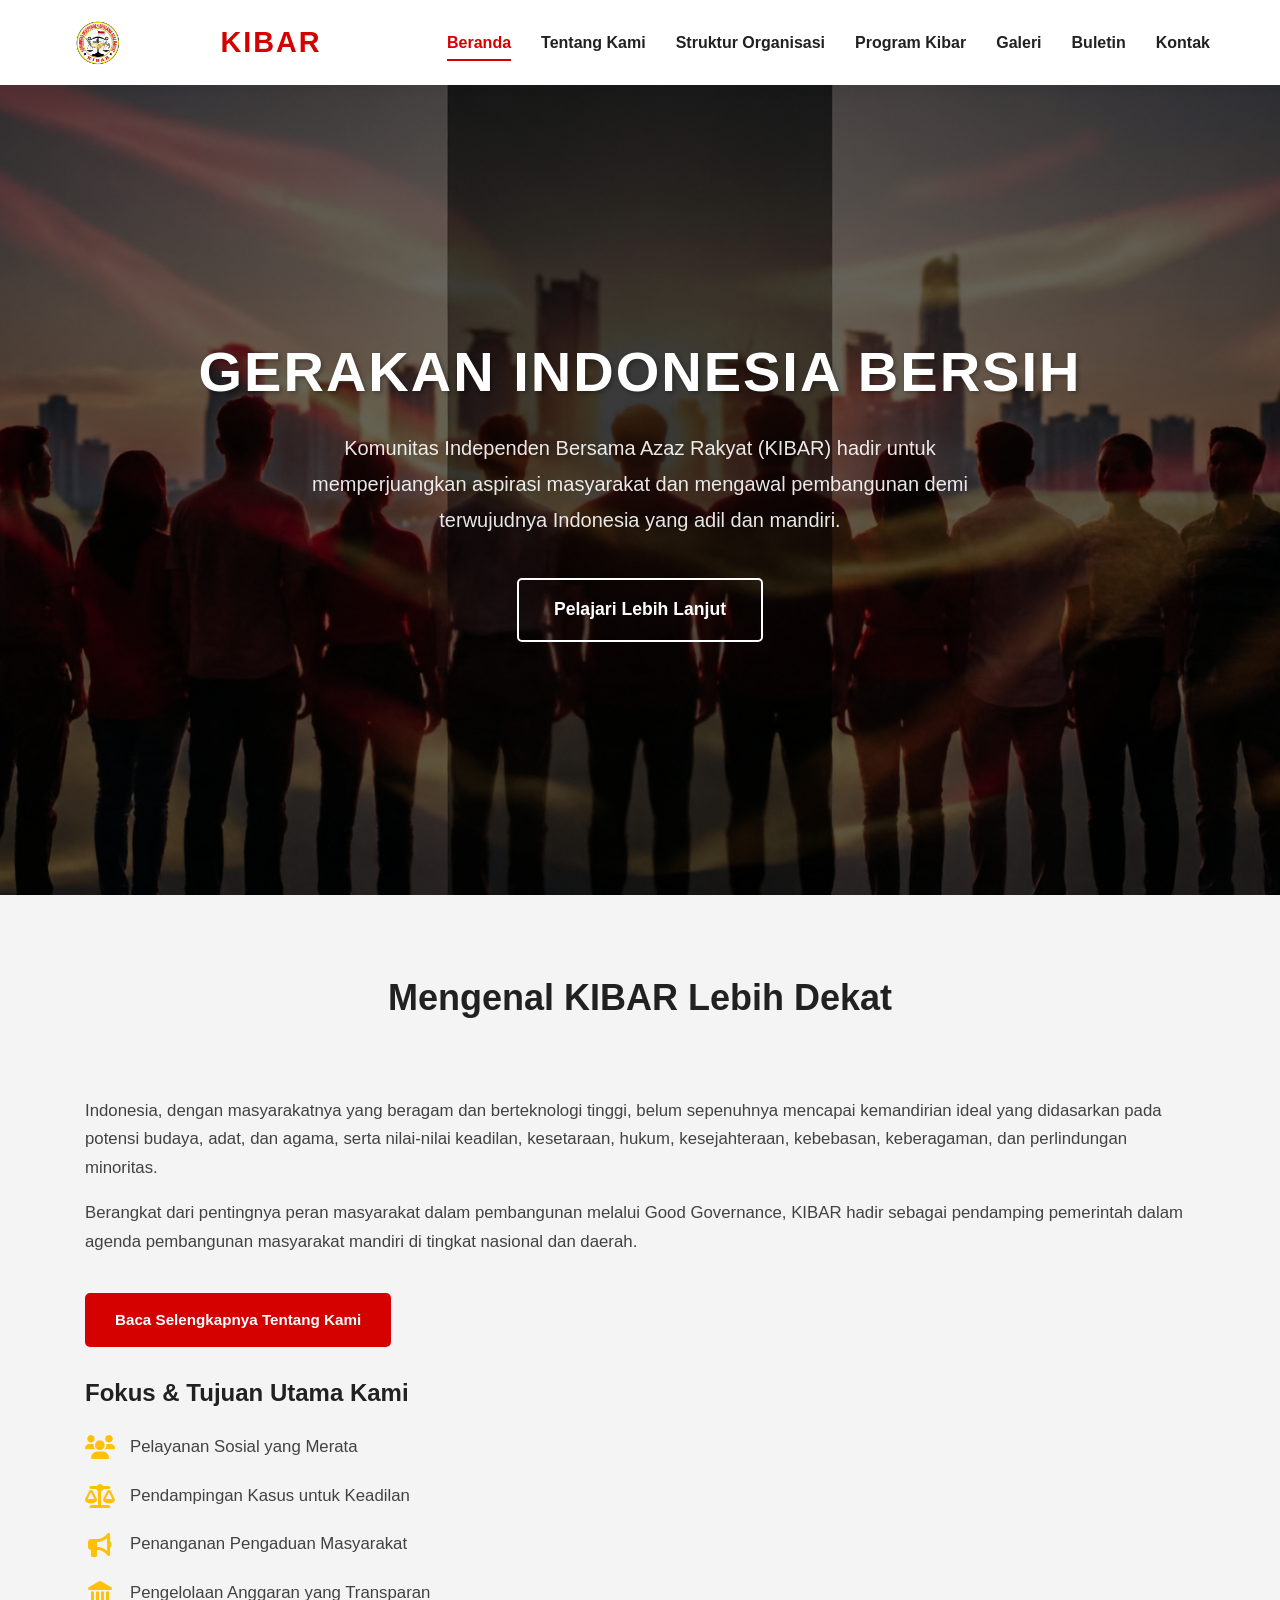
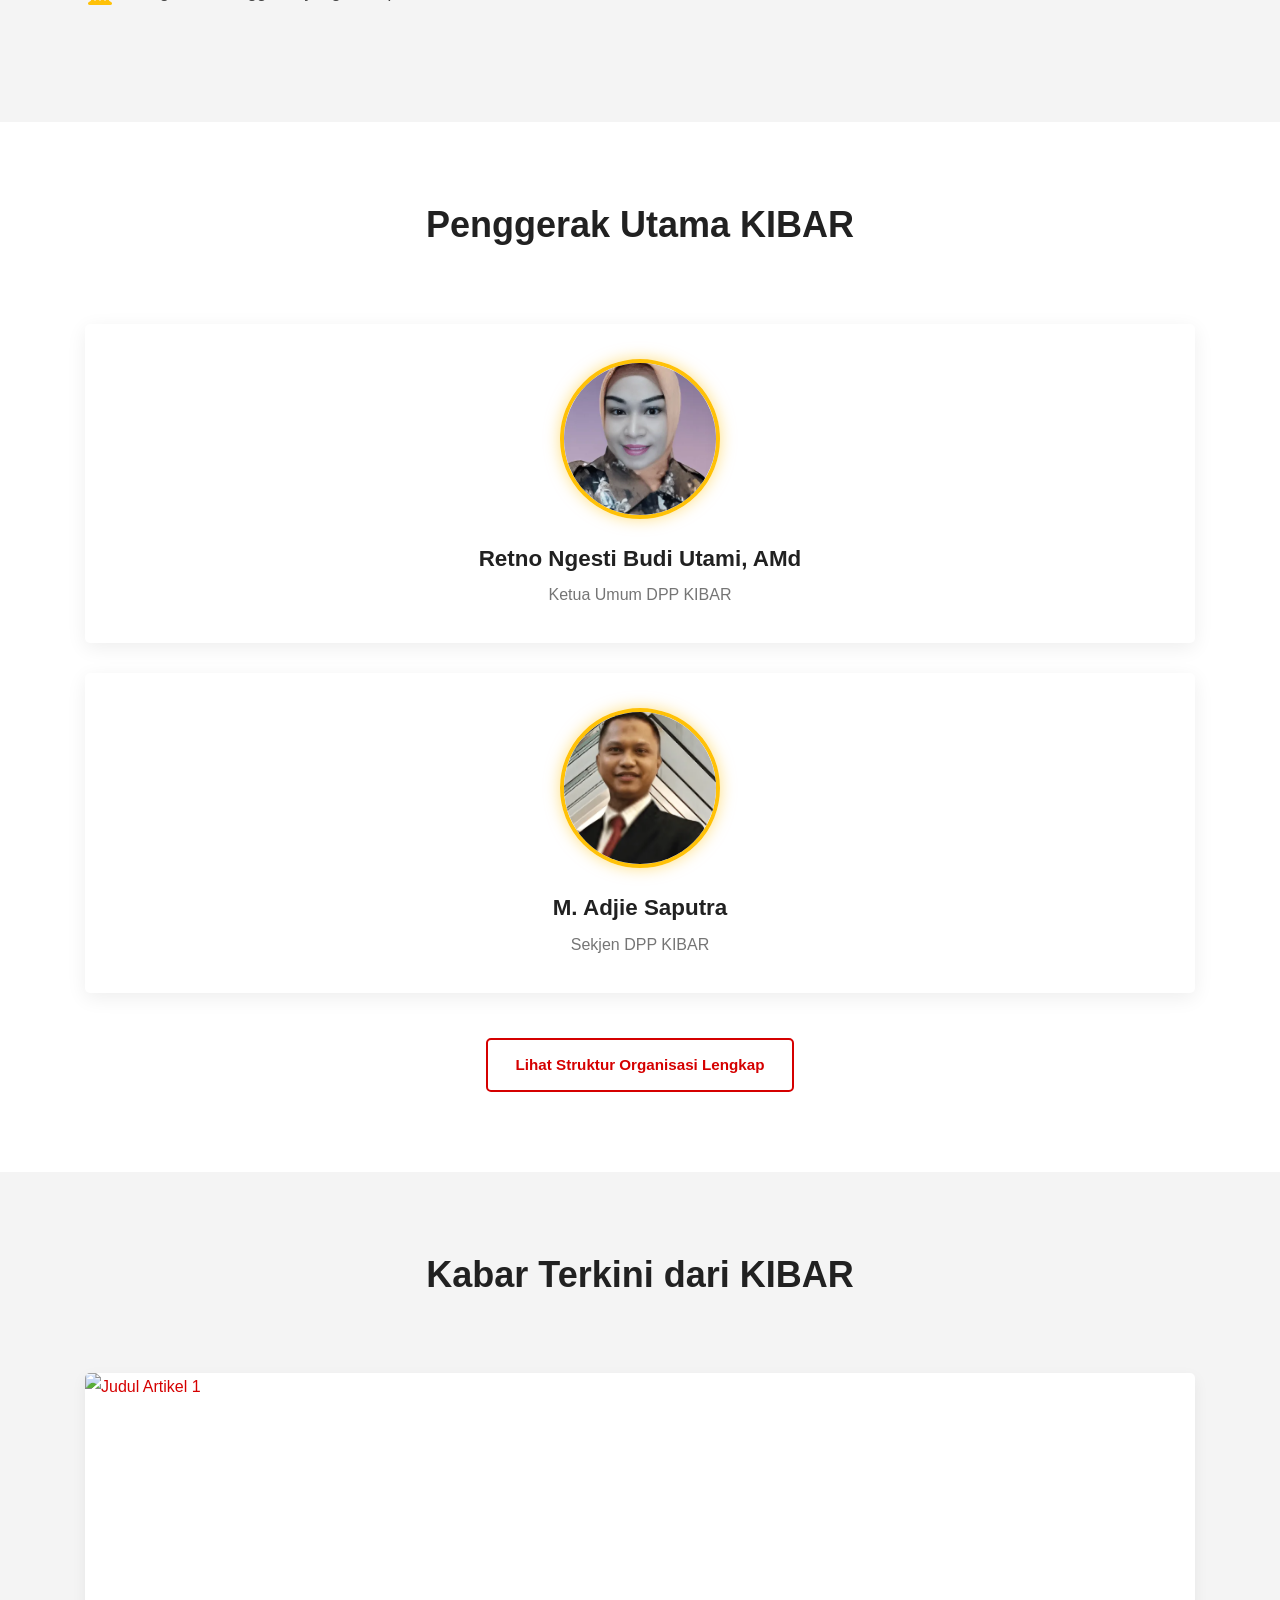
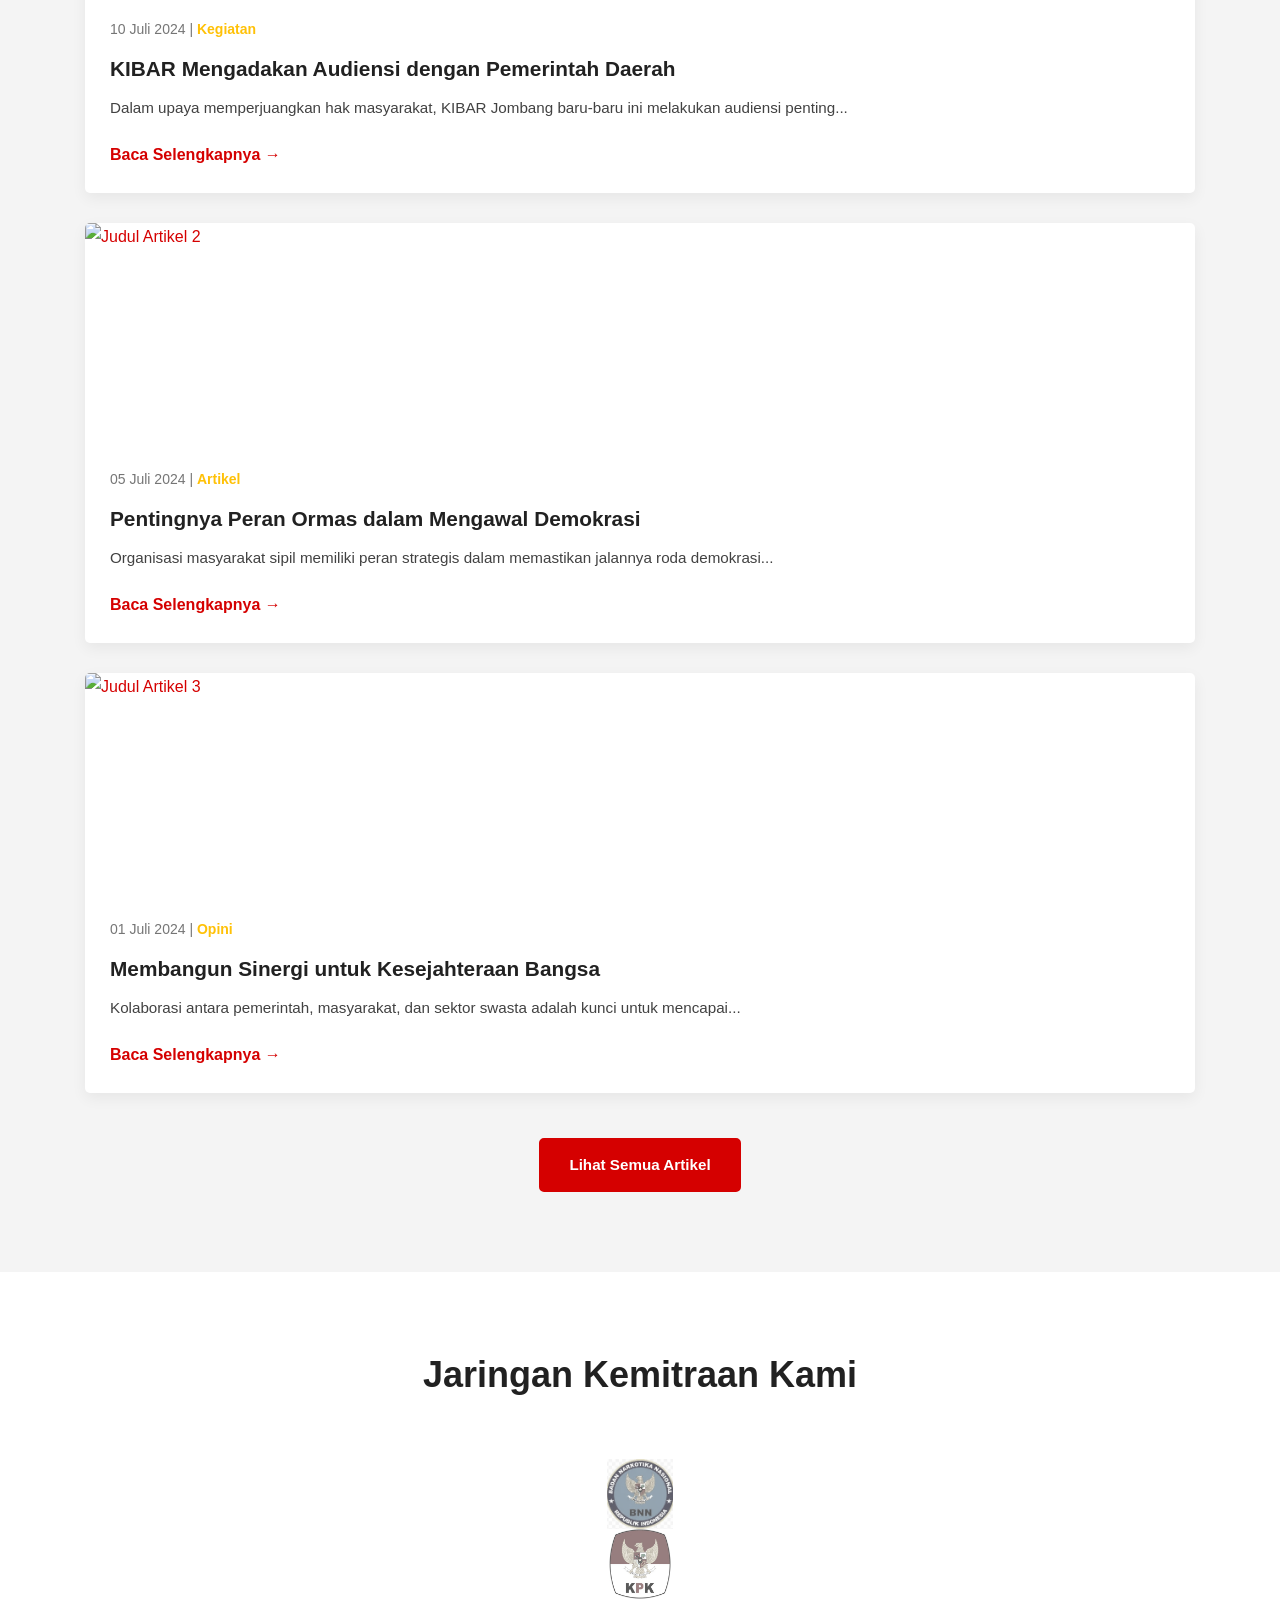
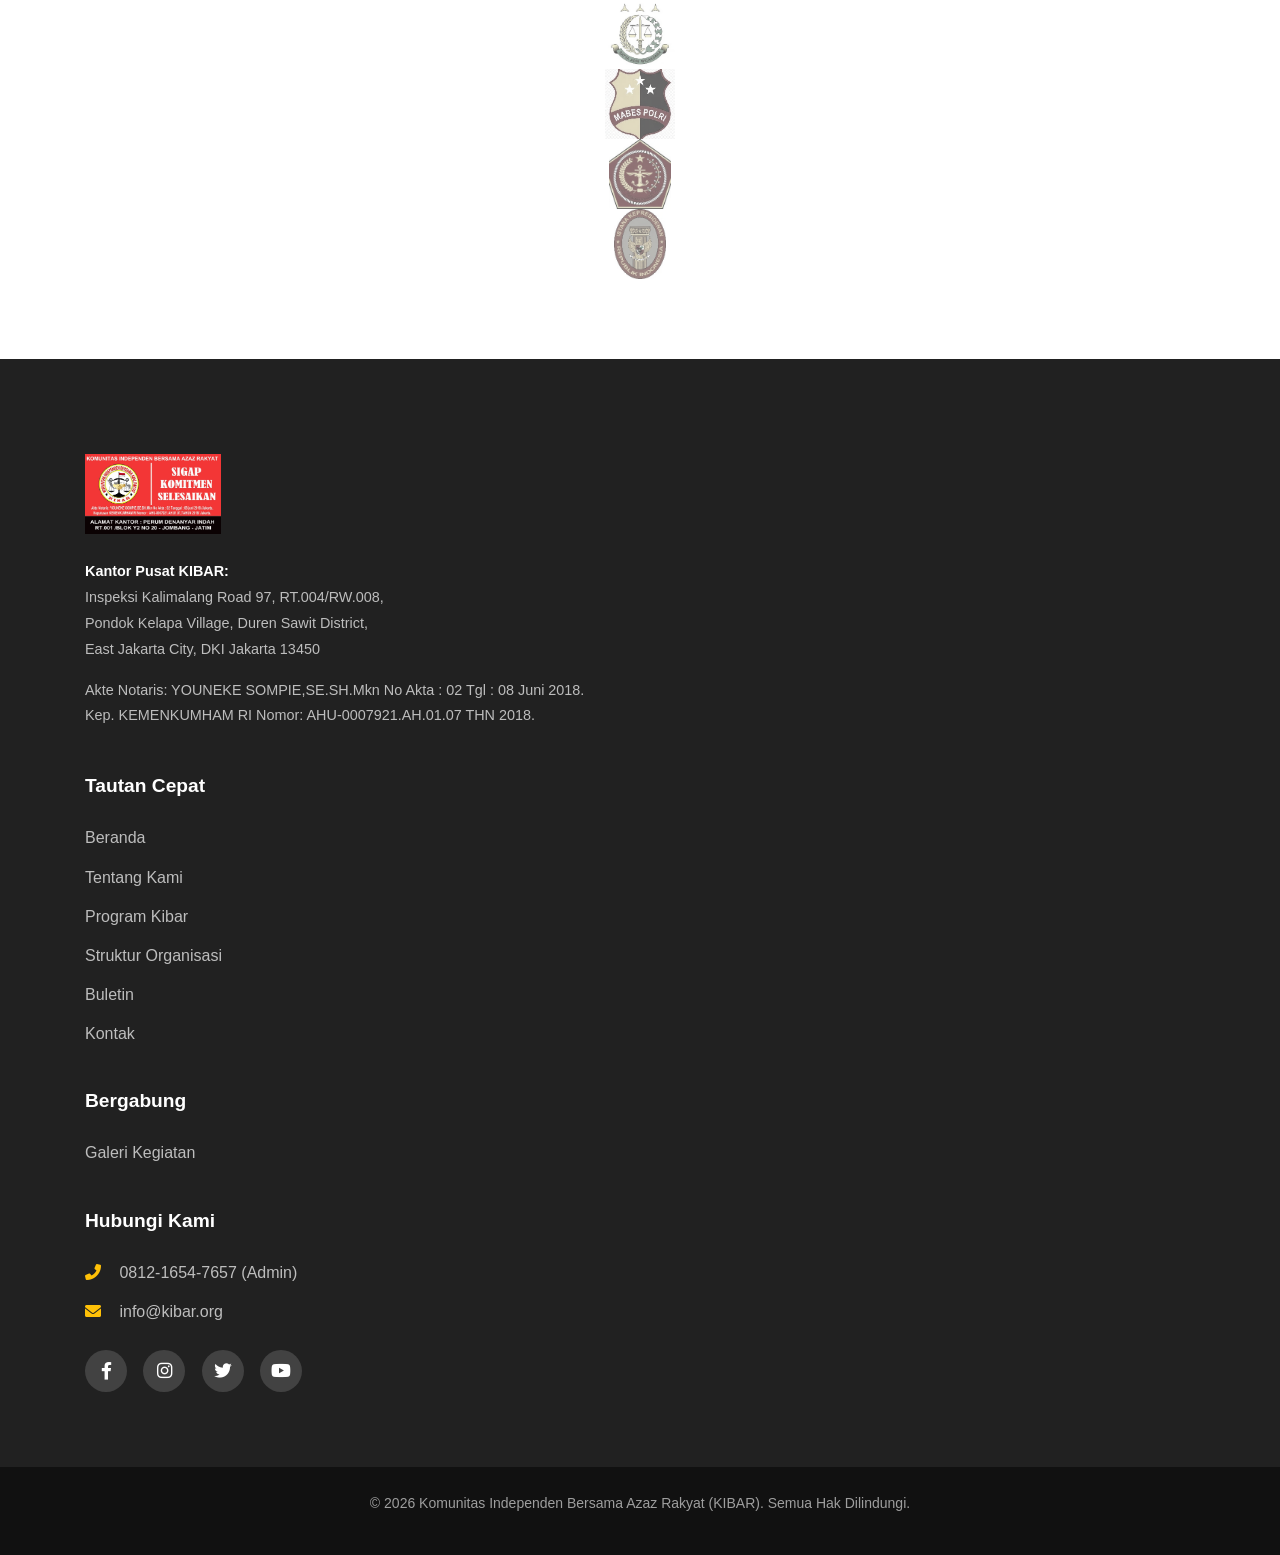
==== commit cba004df: "Update UI: add KIBAR title beside logo, rename menus, remove Kegiatan/Pendaftaran/Donasi Co-authored" ====
--- a/index.html
+++ b/index.html
@@ -30,21 +30,19 @@
                     <img src="images/logo/logo-kibar.webp" alt="Logo KIBAR" loading="lazy">
                 </a>
             </div>
+            <h1 class="site-title" title="Komunitas Independen Bersama Azaz Rakyat">KIBAR</h1>
             <nav class="main-navigation">
                 <ul>
                     <li><a href="index.html" class="active">Beranda</a></li>
                     <li><a href="tentang-kami.html">Tentang Kami</a></li>
                     <li><a href="struktur-organisasi.html">Struktur Organisasi</a></li>
-                    <li><a href="program-kerja.html">Program Kerja</a></li>
-                    <li><a href="kegiatan.html">Kegiatan</a></li>
+                    <li><a href="program-kerja.html">Program Kibar</a></li>
                     <li><a href="galeri.html">Galeri</a></li>
-                    <li><a href="artikel.html">Artikel</a></li>
+                    <li><a href="artikel.html">Buletin</a></li>
                     <li><a href="kontak.html">Kontak</a></li>
                 </ul>
             </nav>
             <div class="header-actions">
-                <a href="pendaftaran.html" class="btn btn-primary">Pendaftaran Anggota</a>
-                <a href="donasi.html" class="btn btn-secondary">Donasi</a>
             </div>
             <button class="mobile-menu-toggle" aria-label="Toggle Menu" aria-expanded="false">
                 <span class="hamburger-bar"></span>
@@ -65,7 +63,6 @@
                     Komunitas Independen Bersama Azaz Rakyat (KIBAR) hadir untuk memperjuangkan aspirasi masyarakat dan mengawal pembangunan demi terwujudnya Indonesia yang adil dan mandiri.
                 </p>
                 <div class="hero-actions">
-                    <a href="pendaftaran.html" class="btn btn-primary btn-lg">Daftar Anggota Sekarang</a>
                     <a href="tentang-kami.html" class="btn btn-outline-light btn-lg">Pelajari Lebih Lanjut</a>
                 </div>
             </div>
@@ -167,8 +164,7 @@
                     </div>
                 </div>
                 <div class="text-center mt-4">
-                    <a href="artikel.html" class="btn btn-primary mr-2">Lihat Semua Artikel</a>
-                    <a href="kegiatan.html" class="btn btn-outline-primary">Lihat Semua Kegiatan</a>
+                    <a href="artikel.html" class="btn btn-primary">Lihat Semua Artikel</a>
                 </div>
             </div>
         </section>
@@ -210,17 +206,15 @@
                     <ul class="footer-links">
                         <li><a href="index.html">Beranda</a></li>
                         <li><a href="tentang-kami.html">Tentang Kami</a></li>
-                        <li><a href="program-kerja.html">Program Kerja</a></li>
+                        <li><a href="program-kerja.html">Program Kibar</a></li>
                         <li><a href="struktur-organisasi.html">Struktur Organisasi</a></li>
-                        <li><a href="artikel.html">Artikel</a></li>
+                        <li><a href="artikel.html">Buletin</a></li>
                         <li><a href="kontak.html">Kontak</a></li>
                     </ul>
                 </div>
                 <div class="col-lg-3 col-md-4 col-6 footer-col">
                      <h5 class="footer-widget-title">Bergabung</h5>
                      <ul class="footer-links">
-                        <li><a href="pendaftaran.html">Pendaftaran Anggota</a></li>
-                        <li><a href="donasi.html">Donasi</a></li>
                         <li><a href="galeri.html">Galeri Kegiatan</a></li>
                     </ul>
                 </div>
--- a/css/style.css
+++ b/css/style.css
@@ -1,1511 +1,1527 @@
-/* Global Resets & Variables */
-:root {
-    --kibar-red: #D50000;
-    --kibar-red-darker: #B80000; /* Untuk hover .btn-primary */
-    --kibar-gold: #FFC107;
-    --kibar-gold-rgb: 255, 193, 7; /* RGB untuk --kibar-gold, dipakai di box-shadow */
-    --kibar-gold-darker: #E0A800; /* Untuk hover .btn-secondary */
-    --kibar-black: #212121;
-    --kibar-dark-gray: #424242;
-    --kibar-medium-gray: #757575;
-    --kibar-light-gray: #f4f4f4;
-    --kibar-white: #FFFFFF;--kibar-red-rgb: 213, 0, 0; /* RGB untuk --kibar-red */
-
-    --font-heading: 'Montserrat', sans-serif;
-    --font-body: 'Open Sans', sans-serif;
-
-    --container-width: 1170px;
-    --border-radius: 5px;
-}
-
-*,
-*::before,
-*::after {
-    box-sizing: border-box;
-    margin: 0;
-    padding: 0;
-}
-
-html {
-    scroll-behavior: smooth;
-}
-
-body {
-    font-family: var(--font-body);
-    line-height: 1.7;
-    color: var(--kibar-dark-gray);
-    background-color: var(--kibar-white);
-    font-size: 16px;
-}
-
-h1, h2, h3, h4, h5, h6 {
-    font-family: var(--font-heading);
-    color: var(--kibar-black);
-    line-height: 1.3;
-    margin-bottom: 0.75em;
-}
-
-h1 { font-size: 3rem; }
-h2 { font-size: 2.25rem; } /* Section Title */
-h3 { font-size: 1.75rem; } /* Post Card Title */
-h4 { font-size: 1.25rem; } /* Subsection Title, Leader Name */
-
-p {
-    margin-bottom: 1em;
-}
-
-a {
-    color: var(--kibar-red);
-    text-decoration: none;
-    transition: color 0.3s ease;
-}
-a:hover {
-    color: var(--kibar-red-darker); /* Menggunakan variabel warna lebih gelap */
-    text-decoration: underline;
-}
-
-img {
-    max-width: 100%;
-    height: auto;
-    display: block;
-}
-
-ul {
-    list-style: none;
-}
-
-/* Utility Classes */
-.container {
-    width: 100%;
-    max-width: var(--container-width);
-    margin: 0 auto;
-    padding: 0 15px;
-}
-
-/* Flexbox-based Responsive Grid System */
-.row {
-    display: flex;
-    flex-wrap: wrap;
-    margin-left: -15px;
-    margin-right: -15px;
-}
-
-.row > [class*="col-"] {
-    padding-left: 15px;
-    padding-right: 15px;
-    width: 100%;
-}
-
-/* Desktop Grid (default) */
-.col-lg-8 { width: 66.666667%; }
-.col-lg-7 { width: 58.333333%; }
-.col-lg-5 { width: 41.666667%; }
-.col-lg-4 { width: 33.333333%; }
-.col-lg-3 { width: 25%; }
-.col-lg-2 { width: 16.666667%; }
-
-.col-md-7 { width: 58.333333%; }
-.col-md-6 { width: 50%; }
-.col-md-5 { width: 41.666667%; }
-.col-md-4 { width: 33.333333%; }
-
-.col-12 { width: 100%; }
-.col-6 { width: 50%; }
-
-/* Helper classes */
-.justify-content-center { justify-content: center; }
-
-.section-padding {
-    padding: 80px 0;
-}
-.section-padding-top {
-    padding-top: 80px;
-}
-
-.text-center {
-    text-align: center;
-}
-
-.kibar-gold-icon {
-    color: var(--kibar-gold) !important;
-}
-
-.mt-3 { margin-top: 20px !important; }
-.mt-4 { margin-top: 30px !important; }
-.mr-2 { margin-right: 10px !important; }
-
-.btn {
-    display: inline-block;
-    padding: 12px 28px;
-    font-family: var(--font-heading);
-    font-weight: 700;
-    text-align: center;
-    vertical-align: middle;
-    cursor: pointer;
-    border: 2px solid transparent;
-    border-radius: var(--border-radius);
-    transition: all 0.3s ease;
-    font-size: 0.95rem;
-    text-decoration: none !important;
-}
-.btn:hover {
-    transform: translateY(-2px);
-    box-shadow: 0 4px 10px rgba(0,0,0,0.1);
-}
-
-.btn-primary {
-    background-color: var(--kibar-red);
-    color: var(--kibar-white);
-    border-color: var(--kibar-red);
-}
-.btn-primary:hover {
-    background-color: var(--kibar-red-darker); /* PERBAIKAN */
-    border-color: var(--kibar-red-darker);   /* PERBAIKAN */
-    color: var(--kibar-white);
-}
-
-.btn-secondary {
-    background-color: var(--kibar-gold);
-    color: var(--kibar-black);
-    border-color: var(--kibar-gold);
-}
-.btn-secondary:hover {
-    background-color: var(--kibar-gold-darker); /* PERBAIKAN */
-    border-color: var(--kibar-gold-darker);   /* PERBAIKAN */
-    color: var(--kibar-black);
-}
-
-.btn-outline-light {
-    background-color: transparent;
-    color: var(--kibar-white);
-    border-color: var(--kibar-white);
-}
-.btn-outline-light:hover {
-    background-color: var(--kibar-white);
-    color: var(--kibar-black);
-}
-
-.btn-outline-primary {
-    background-color: transparent;
-    color: var(--kibar-red);
-    border-color: var(--kibar-red);
-}
-.btn-outline-primary:hover {
-    background-color: var(--kibar-red);
-    color: var(--kibar-white);
-}
-
-.btn-lg {
-    padding: 15px 35px;
-    font-size: 1.1rem;
-}
-
-/* Header */
-.site-header {
-    background-color: var(--kibar-white);
-    padding: 15px 0;
-    box-shadow: 0 2px 10px rgba(0,0,0,0.08);
-    position: sticky;
-    top: 0;
-    z-index: 1000;
-    width: 100%;
-}
-
-.header-container {
-    display: flex;
-    justify-content: space-between;
-    align-items: center;
-}
-
-.logo img {
-    max-height: 55px;
-}
-
-.main-navigation ul {
-    display: flex;
-}
-.main-navigation ul li {
-    margin-left: 30px;
-}
-.main-navigation ul li a {
-    color: var(--kibar-black);
-    font-weight: 600;
-    padding-bottom: 8px;
-    border-bottom: 2px solid transparent;
-    text-decoration: none;
-}
-.main-navigation ul li a:hover,
-.main-navigation ul li a.active {
-    color: var(--kibar-red);
-    border-bottom-color: var(--kibar-red);
-}
-
-.header-actions {
-    display: flex;
-    align-items: center;
-}
-.header-actions .btn {
-    margin-left: 15px;
-}
-
-.mobile-menu-toggle {
-    display: none;
-    background: none;
-    border: none;
-    cursor: pointer;
-    padding: 10px;
-}
-.hamburger-bar {
-    display: block;
-    width: 25px;
-    height: 3px;
-    background-color: var(--kibar-black);
-    margin: 5px 0;
-    transition: all 0.3s ease;
-}
-
-/* Hero Section */
-.hero-section {
-    background-image: url('../images/banner/hero-background.png');
-    background-size: cover;
-    background-position: center;
-    background-repeat: no-repeat;
-    height: 90vh;
-    min-height: 550px;
-    position: relative;
-    display: flex;
-    align-items: center;
-    justify-content: center;
-    text-align: center;
-    color: var(--kibar-white);
-}
-.hero-overlay {
-    position: absolute;
-    top: 0;
-    left: 0;
-    width: 100%;
-    height: 100%;
-    background-color: rgba(0, 0, 0, 0.6);
-    z-index: 1;
-}
-.hero-content {
-    position: relative;
-    z-index: 2;
-    padding: 20px;
-}
-.hero-title {
-    font-size: 3.5rem;
-    font-weight: 800;
-    margin-bottom: 25px;
-    line-height: 1.2;
-    color: var(--kibar-white);
-    text-shadow: 2px 2px 4px rgba(0,0,0,0.3);
-    text-transform: uppercase;
-    letter-spacing: 2px;
-}
-.hero-subtitle {
-    font-size: 1.25rem;
-    margin-bottom: 40px;
-    max-width: 750px;
-    margin-left: auto;
-    margin-right: auto;
-    line-height: 1.8;
-    color: rgba(255,255,255,0.9);
-}
-.hero-actions .btn {
-    margin: 0 10px;
-}
-
-/* About Short Section */
-.section-title {
-    font-size: 2.25rem;
-    color: var(--kibar-black);
-    margin-bottom: 50px;
-}
-.section-title.text-center {
-    margin-bottom: 60px;
-}
-.section-title.highlight {
-    color: var(--kibar-red);
-}
-
-.about-short-section {
-    background-color: var(--kibar-light-gray);
-}
-.row {
-    display: flex;
-    flex-wrap: wrap;
-    margin-left: -15px;
-    margin-right: -15px;
-}
-.col-md-7, .col-md-5, .col-lg-4, .col-md-6, .col-lg-2, .col-lg-3 {
-    padding-left: 15px;
-    padding-right: 15px;
-    margin-bottom: 30px;
-}
-.col-md-7 { width: calc(58.333333% - 30px); margin: 15px;}
-.col-md-5 { width: calc(41.666667% - 30px); margin: 15px;}
-
-
-.about-short-text p {
-    font-size: 1.05rem;
-}
-.subsection-title {
-    font-size: 1.5rem;
-    font-weight: 700;
-    margin-bottom: 25px;
-}
-.focus-list {
-    padding-left: 0;
-}
-.focus-list li {
-    display: flex;
-    align-items: center;
-    margin-bottom: 20px;
-    font-size: 1.05rem;
-}
-.focus-list i {
-    font-size: 1.5rem;
-    margin-right: 15px;
-    width: 30px;
-    text-align: center;
-}
-
-/* Key Leaders Section */
-.key-leaders-section {
-    background-color: var(--kibar-white);
-}
-.row.justify-content-center {
-    justify-content: center;
-}
-.col-lg-4 { width: calc(33.333333% - 30px); margin: 15px;}
-
-.leader-card {
-    background-color: var(--kibar-white);
-    border-radius: var(--border-radius);
-    box-shadow: 0 5px 20px rgba(0,0,0,0.07);
-    padding: 35px 30px;
-    text-align: center;
-    transition: transform 0.3s ease, box-shadow 0.3s ease;
-    height: 100%;
-}
-.leader-card:hover {
-    transform: translateY(-8px);
-    box-shadow: 0 10px 25px rgba(0,0,0,0.1);
-}
-.leader-photo {
-    width: 160px;
-    height: 160px;
-    border-radius: 50%;
-    overflow: hidden;
-    margin: 0 auto 25px auto;
-    border: 4px solid var(--kibar-gold);
-    box-shadow: 0 0 15px rgba(var(--kibar-gold-rgb), 0.5); /* PERBAIKAN: Menggunakan variabel RGB */
-}
-.leader-photo img {
-    width: 100%;
-    height: 100%;
-    object-fit: cover;
-}
-.leader-photo img.foto-ketum-adjusted {
-    object-position: center 20%;
-}
-.leader-photo img.foto-sekjen-adjusted {
-    object-position: center 10%;
-}
-.leader-name {
-    font-size: 1.4rem;
-    margin-bottom: 8px;
-    color: var(--kibar-black);
-}
-.leader-title {
-    font-size: 1rem;
-    color: var(--kibar-medium-gray);
-    margin-bottom: 0;
-}
-
-/* Latest Posts Section */
-.latest-posts-section {
-    background-color: var(--kibar-light-gray);
-}
-.post-card {
-    background-color: var(--kibar-white);
-    border-radius: var(--border-radius);
-    box-shadow: 0 5px 15px rgba(0,0,0,0.06);
-    overflow: hidden;
-    display: flex;
-    flex-direction: column;
-    height: 100%;
-    transition: transform 0.3s ease, box-shadow 0.3s ease;
-}
-.post-card:hover {
-    transform: translateY(-6px);
-    box-shadow: 0 8px 20px rgba(0,0,0,0.09);
-}
-.post-card-image-link {}
-.post-card-image {
-    width: 100%;
-    height: 220px;
-    object-fit: cover;
-}
-.post-card-content {
-    padding: 25px;
-    flex-grow: 1;
-    display: flex;
-    flex-direction: column;
-}
-.post-card-meta {
-    font-size: 0.875rem;
-    color: var(--kibar-medium-gray);
-    margin-bottom: 12px;
-}
-.post-card-category {
-    font-weight: 600;
-    color: var(--kibar-gold);
-}
-.post-card-title {
-    font-size: 1.3rem;
-    font-weight: 700;
-    color: var(--kibar-black);
-    margin-bottom: 12px;
-    line-height: 1.4;
-}
-.post-card-title a { color: inherit; }
-.post-card-title a:hover { color: var(--kibar-red); text-decoration: none; }
-.post-card-excerpt {
-    font-size: 0.95rem;
-    color: var(--kibar-dark-gray);
-    margin-bottom: 20px;
-    flex-grow: 1;
-}
-.post-card-readmore {
-    font-weight: 700;
-    color: var(--kibar-red);
-    text-decoration: none;
-    align-self: flex-start;
-}
-.post-card-readmore:hover {
-    text-decoration: underline;
-}
-
-/* Partners Section */
-.partners-section {
-    background-color: var(--kibar-white);
-}
-.partner-carousel {
-    /* Properti flexbox dikomentari/dihapus agar Tiny Slider mengambil alih */
-    /* display: flex; */
-    /* flex-wrap: wrap; */
-    /* justify-content: center; */
-    /* align-items: center; */
-    /* gap: 50px; */ /* Jarak akan diatur oleh 'gutter' Tiny Slider */
-}
-.partner-logo-slide img {
-    max-height: 70px;
-    max-width: 160px;
-    opacity: 0.65;
-    filter: grayscale(80%);
-    transition: all 0.3s ease;
-    margin: 0 auto; /* Agar logo di tengah jika lebar slide lebih besar dari logo */
-}
-.partner-logo-slide img:hover {
-    opacity: 1;
-    filter: grayscale(0%);
-    transform: scale(1.05);
-}
-
-/* Footer */
-.site-footer {
-    background-color: var(--kibar-black);
-    color: #BDBDBD;
-    padding-bottom: 0;
-}
-.col-lg-2 { width: calc(16.666667% - 30px); margin: 15px;}
-.col-lg-3 { width: calc(25% - 30px); margin: 15px;}
-.col-md-12 { width: calc(100% - 30px); margin: 15px;}
-
-.footer-logo {
-    max-height: 80px;
-    margin-bottom: 25px;
-}
-.footer-about p, .footer-address, .footer-legal-info {
-    font-size: 0.9rem;
-    line-height: 1.8;
-    margin-bottom: 15px;
-}
-.footer-address strong { color: var(--kibar-white); }
-.footer-widget-title {
-    font-size: 1.2rem;
-    color: var(--kibar-white);
-    margin-bottom: 25px;
-    font-weight: 700;
-}
-.footer-links, .footer-contact-info { padding-left: 0; }
-.footer-links li, .footer-contact-info li { margin-bottom: 12px; }
-.footer-links li a, .footer-contact-info li a {
-    color: #BDBDBD;
-    text-decoration: none;
-}
-.footer-links li a:hover, .footer-contact-info li a:hover {
-    color: var(--kibar-gold);
-    text-decoration: none;
-}
-.footer-contact-info i {
-    margin-right: 10px;
-    color: var(--kibar-gold);
-    width: 20px;
-}
-.footer-social-icons { margin-top: 25px; }
-.footer-social-icons a {
-    display: inline-flex;
-    justify-content: center;
-    align-items: center;
-    width: 42px;
-    height: 42px;
-    border-radius: 50%;
-    background-color: var(--kibar-dark-gray);
-    color: var(--kibar-white);
-    margin-right: 12px;
-    font-size: 1.1rem;
-    transition: background-color 0.3s ease, transform 0.3s ease;
-    text-decoration: none;
-}
-.footer-social-icons a:hover {
-    background-color: var(--kibar-red);
-    transform: translateY(-3px);
-}
-.footer-bottom {
-    background-color: #111111;
-    padding: 25px 0;
-    margin-top: 60px;
-    font-size: 0.875rem;
-    color: #9E9E9E;
-}
-/*--------------------------------------------------------------
-# Halaman Tentang Kami & Konten Umum Halaman Dalam
---------------------------------------------------------------*/
-.page-banner-section {
-    background-color: var(--kibar-light-gray); /* Atau warna lain / gambar banner */
-    padding: 50px 0;
-    text-align: center;
-    border-bottom: 1px solid #e0e0e0;
-}
-
-.page-banner-section .page-title {
-    font-size: 2.8rem;
-    color: var(--kibar-black);
-    margin-bottom: 10px;
-}
-
-.page-banner-section .page-subtitle {
-    font-size: 1.1rem;
-    color: var(--kibar-medium-gray);
-    margin-bottom: 0;
-}
-/* Penyesuaian untuk .page-banner-section jika ada gambar */
-.page-banner-section .container {
-    display: flex;
-    flex-direction: column;
-    align-items: center;
-}
-
-.page-banner-image {
-    max-width: 100%;
-    height: auto;
-    margin-top: 20px;
-    /* ... (opsional style lain) ... */
-}
-
-.content-section .main-content {
-    padding-right: 30px; /* Memberi jarak dengan sidebar */
-}
-
-.page-content .content-block {
-    margin-bottom: 45px;
-    padding-bottom: 30px;
-    border-bottom: 1px dashed #ddd; /* Pemisah antar blok konten */
-}
-.page-content .content-block:last-child {
-    margin-bottom: 0;
-    padding-bottom: 0;
-    border-bottom: none;
-}
-
-.content-block-title {
-    font-size: 1.8rem; /* Lebih kecil dari section-title utama */
-    color: var(--kibar-red);
-    margin-bottom: 25px;
-    padding-bottom: 10px;
-    border-bottom: 2px solid var(--kibar-gold);
-    display: inline-block;
-}
-
-.content-block p,
-.content-block ul li {
-    font-size: 1rem;
-    line-height: 1.8;
-    color: var(--kibar-dark-gray);
-}
-.content-block ul {
-    list-style: disc;
-    padding-left: 25px;
-    margin-top: 15px;
-}
-.content-block ul li {
-    margin-bottom: 8px;
-}
-
-.placeholder-content {
-    background-color: #f9f9f9;
-    border-left: 4px solid var(--kibar-gold);
-    padding: 20px;
-    border-radius: var(--border-radius);
-}
-.placeholder-content p.text-muted {
-    font-size: 0.9rem;
-}
-
-.core-values {
-    display: flex;
-    flex-wrap: wrap;
-    gap: 30px; /* Jarak antar item nilai inti */
-    margin-top: 20px;
-}
-.value-item {
-    flex: 1;
-    min-width: 250px; /* Agar tidak terlalu kecil di layar besar */
-    text-align: center;
-    padding: 25px;
-    background-color: var(--kibar-light-gray);
-    border-radius: var(--border-radius);
-    border: 1px solid #e0e0e0;
-}
-.value-item i {
-    font-size: 2.5rem;
-    margin-bottom: 15px;
-    display: block;
-}
-.kibar-red-icon { /* Jika ingin ikon nilai inti berwarna merah */
-    color: var(--kibar-red);
-}
-.value-item h3 {
-    font-size: 1.4rem;
-    color: var(--kibar-black);
-    margin-bottom: 10px;
-}
-.value-item p {
-    font-size: 0.95rem;
-    color: var(--kibar-medium-gray);
-    margin-bottom: 0;
-}
-/*--------------------------------------------------------------
-# Halaman Coming Soon
---------------------------------------------------------------*/
-.coming-soon-section {
-    min-height: 60vh; /* Memberi tinggi minimal agar konten di tengah layar */
-    display: flex;
-    align-items: center;
-    justify-content: center;
-}
-
-.coming-soon-content {
-    background-color: var(--kibar-white); /* Atau var(--kibar-light-gray) jika ingin sedikit beda */
-    padding: 40px;
-    border-radius: var(--border-radius);
-    box-shadow: 0 5px 25px rgba(0,0,0,0.08);
-    max-width: 700px; /* Agar tidak terlalu lebar di layar besar */
-    margin: 0 auto;
-}
-
-.coming-soon-content h2 {
-    font-size: 2rem;
-    color: var(--kibar-red);
-    margin-bottom: 20px;
-}
-
-.coming-soon-content .lead {
-    font-size: 1.2rem;
-    color: var(--kibar-dark-gray);
-    margin-bottom: 15px;
-}
-
-.coming-soon-content p {
-    font-size: 1rem;
-    color: var(--kibar-medium-gray);
-    margin-bottom: 15px;
-}
-
-.coming-soon-content .mb-4 { /* Untuk ikon */
-    margin-bottom: 1.5rem !important;
-}
-
-.coming-soon-content .my-4 { /* Untuk garis <hr> */
-    margin-top: 1.5rem !important;
-    margin-bottom: 1.5rem !important;
-    border-top: 1px solid #ddd;
-}
-
-.coming-soon-content .mt-4 { /* Untuk tombol */
-    margin-top: 1.5rem !important;
-}
-/*--------------------------------------------------------------
-# Halaman Program Kerja
---------------------------------------------------------------*/
-.program-kerja-section .section-intro {
-    max-width: 800px;
-    margin-left: auto;
-    margin-right: auto;
-}
-.program-kerja-section .section-intro p {
-    font-size: 1.1rem;
-    color: var(--kibar-medium-gray);
-}
-
-.program-cards-container {
-    display: grid;
-    grid-template-columns: repeat(auto-fill, minmax(320px, 1fr)); /* Grid responsif */
-    gap: 30px; /* Jarak antar kartu */
-}
-
-.program-card {
-    background-color: var(--kibar-white);
-    border: 1px solid #e0e0e0;
-    border-radius: var(--border-radius);
-    box-shadow: 0 4px 12px rgba(0,0,0,0.07);
-    display: flex;
-    flex-direction: column;
-    transition: transform 0.3s ease, box-shadow 0.3s ease;
-}
-
-.program-card:hover {
-    transform: translateY(-5px);
-    box-shadow: 0 8px 20px rgba(0,0,0,0.1);
-}
-
-.program-card .card-title {
-    background-color: var(--kibar-red);
-    color: var(--kibar-white);
-    font-size: 1.4rem;
-    padding: 18px 25px;
-    margin-bottom: 0;
-    border-top-left-radius: var(--border-radius);
-    border-top-right-radius: var(--border-radius);
-    font-weight: 700;
-}
-
-.program-card .card-content {
-    padding: 25px;
-    flex-grow: 1; /* Agar konten mengisi ruang kartu */
-}
-
-.program-card .card-content p strong { /* Untuk label "Fungsi:" */
-    color: var(--kibar-black);
-    font-weight: 700;
-}
-.program-card .card-content p {
-    font-size: 0.95rem;
-    line-height: 1.7;
-    margin-bottom: 15px;
-}
-
-.program-card .program-details {
-    margin-top: 20px;
-    padding-top: 20px;
-    border-top: 1px dashed #ddd;
-}
-
-.program-card .program-details h4 {
-    font-size: 1.1rem;
-    color: var(--kibar-black);
-    font-weight: 600;
-    margin-bottom: 10px;
-}
-
-.program-card .program-details ul {
-    list-style: disc;
-    padding-left: 20px;
-    margin-bottom: 20px;
-}
-.program-card .program-details ul li {
-    font-size: 0.9rem;
-    line-height: 1.6;
-    margin-bottom: 6px;
-    color: var(--kibar-dark-gray);
-}
-.program-card .program-details p { /* Untuk program jangka panjang yang bukan list */
-    font-size: 0.9rem;
-    line-height: 1.6;
-    color: var(--kibar-dark-gray);
-}
-/*--------------------------------------------------------------
-# Halaman Kontak
---------------------------------------------------------------*/
-.contact-section .section-subtitle {
-    font-size: 1.8rem;
-    color: var(--kibar-red);
-    margin-bottom: 30px;
-    padding-bottom: 10px;
-    border-bottom: 2px solid var(--kibar-gold);
-    display: inline-block;
-}
-
-.contact-details .contact-item {
-    display: flex;
-    align-items: flex-start; /* Agar ikon dan teks sejajar atas */
-    margin-bottom: 25px;
-}
-
-.contact-details .contact-icon {
-    font-size: 1.8rem;
-    color: var(--kibar-red);
-    margin-right: 20px;
-    width: 30px; /* Lebar tetap untuk ikon */
-    text-align: center;
-    margin-top: 5px; /* Sedikit turun agar sejajar dengan teks */
-}
-
-.contact-details .contact-text h4 {
-    font-size: 1.1rem;
-    color: var(--kibar-black);
-    margin-bottom: 5px;
-    font-weight: 600;
-}
-
-.contact-details .contact-text p {
-    font-size: 1rem;
-    color: var(--kibar-dark-gray);
-    margin-bottom: 0;
-    line-height: 1.7;
-}
-.contact-details .contact-text p a {
-    color: var(--kibar-dark-gray);
-}
-.contact-details .contact-text p a:hover {
-    color: var(--kibar-red);
-}
-
-.contact-social-icons .subsection-title-sm {
-    font-size: 1.1rem;
-    font-weight: 600;
-    color: var(--kibar-black);
-    margin-bottom: 15px;
-}
-.contact-social-icons a { /* Menggunakan style yang mirip dengan footer */
-    display: inline-flex;
-    justify-content: center;
-    align-items: center;
-    width: 40px;
-    height: 40px;
-    border-radius: 50%;
-    background-color: var(--kibar-light-gray);
-    color: var(--kibar-black);
-    margin-right: 10px;
-    font-size: 1rem;
-    transition: background-color 0.3s ease, color 0.3s ease, transform 0.3s ease;
-    text-decoration: none;
-    border: 1px solid #ddd;
-}
-.contact-social-icons a:hover {
-    background-color: var(--kibar-red);
-    color: var(--kibar-white);
-    transform: translateY(-2px);
-    border-color: var(--kibar-red);
-}
-
-
-/* Formulir Kontak */
-.contact-form .form-group {
-    margin-bottom: 25px;
-}
-.contact-form label {
-    display: block;
-    margin-bottom: 8px;
-    font-weight: 600;
-    color: var(--kibar-black);
-    font-size: 0.95rem;
-}
-.contact-form .required-field {
-    color: var(--kibar-red);
-}
-.contact-form .form-control {
-    width: 100%;
-    padding: 12px 15px;
-    border: 1px solid #ccc;
-    border-radius: var(--border-radius);
-    font-size: 1rem;
-    font-family: var(--font-body);
-    color: var(--kibar-dark-gray);
-    transition: border-color 0.3s ease, box-shadow 0.3s ease;
-}
-.contact-form .form-control:focus {
-    border-color: var(--kibar-red);
-    box-shadow: 0 0 0 0.2rem rgba(var(--kibar-red-rgb, 213, 0, 0), 0.25); /* Tambahkan --kibar-red-rgb di :root jika belum ada */
-    outline: none;
-}
-.contact-form textarea.form-control {
-    resize: vertical; /* Izinkan resize vertikal saja */
-    min-height: 120px;
-}
-.contact-form .text-right { /* Untuk tombol kirim */
-    text-align: right;
-}
-.contact-form .btn-primary {
-    padding: 12px 30px;
-}
-
-/* Untuk Netlify Honeypot */
-.d-none {
-    display: none !important;
-}
-
-/* Peta Responsif */
-.map-responsive-wrapper {
-    overflow: hidden;
-    padding-bottom: 56.25%; /* Rasio aspek 16:9 (tinggi / lebar) */
-    position: relative;
-    height: 0;
-    border-radius: var(--border-radius);
-    box-shadow: 0 4px 15px rgba(0,0,0,0.1);
-}
-.map-responsive-wrapper iframe {
-    left: 0;
-    top: 0;
-    height: 100%;
-    width: 100%;
-    position: absolute;
-}
-
-/* Penyesuaian kolom di contact-section pada layar kecil */
-@media (max-width: 991.98px) {
-    .contact-info-column, .contact-form-column {
-        width: 100%; /* Agar full width di mobile */
-    }
-    .contact-info-column {
-        text-align: center; /* Pusatkan info kontak di mobile */
-    }
-    .contact-details .contact-item {
-        justify-content: center; /* Pusatkan item kontak */
-        text-align: left; /* Teks tetap rata kiri */
-    }
-    .contact-social-icons {
-        text-align: center;
-    }
-}
-
-/* Styling untuk tabel responsif (data-label) */
-@media screen and (max-width: 767.98px) {
-.program-cards-container {
-    grid-template-columns: 1fr; /* 1 kolom di mobile */
-}
-.program-card .card-title {
-    font-size: 1.3rem;
-    padding: 15px 20px;
-}
-.program-card .card-content {
-    padding: 20px;
-}
-
-    /* Khusus untuk kolom "No" jika ingin labelnya tidak terlalu memakan tempat atau berbeda */
-    .program-kerja-table td[data-label="No"] {
-        padding-left: 15px; /* Kurangi padding kiri jika label "No:" pendek */
-        text-align: left; /* Konten nomor rata kiri */
-    }
-    .program-kerja-table td[data-label="No"]::before {
-        width: auto; /* Biarkan lebar label "No:" menyesuaikan isinya */
-        /* Atau jika tidak ingin menampilkan label "No:" sama sekali: display: none; */
-    }
-}
-
-/* Sidebar */
-.sidebar {
-    /* Styling untuk sidebar jika diperlukan lebih lanjut */
-}
-.widget {
-    background-color: var(--kibar-light-gray);
-    padding: 25px;
-    border-radius: var(--border-radius);
-    margin-bottom: 30px;
-    box-shadow: 0 2px 8px rgba(0,0,0,0.05);
-}
-.widget-title {
-    font-size: 1.3rem;
-    color: var(--kibar-black);
-    margin-bottom: 20px;
-    padding-bottom: 10px;
-    border-bottom: 1px solid #ddd;
-}
-.widget ul.styled-list {
-    list-style: none;
-    padding-left: 0;
-}
-.widget ul.styled-list li {
-    padding: 8px 0 8px 25px;
-    position: relative;
-    border-bottom: 1px dashed #e0e0e0;
-    font-size: 0.95rem;
-}
-.widget ul.styled-list li:last-child {
-    border-bottom: none;
-}
-.widget ul.styled-list li::before {
-    content: "\f054"; /* Font Awesome Angle Right */
-    font-family: "Font Awesome 6 Free";
-    font-weight: 900; /* Solid icon */
-    color: var(--kibar-gold);
-    position: absolute;
-    left: 0;
-    top: 50%;
-    transform: translateY(-50%);
-    font-size: 0.8rem;
-}
-.widget .btn-sm { /* Ukuran tombol lebih kecil untuk sidebar */
-    padding: 8px 15px;
-    font-size: 0.85rem;
-}
-
-.legal-basis-list {
-    background-color: #fdfdfd;
-    padding: 30px;
-    border: 1px solid #eee;
-    border-radius: var(--border-radius);
-}
-.legal-basis-list ul {
-    list-style-type: decimal; /* Menggunakan nomor untuk dasar hukum */
-    padding-left: 30px;
-}
-.legal-basis-list ul li {
-    margin-bottom: 10px;
-}
-
-/* Penyesuaian untuk kolom di .content-section pada layar kecil */
-@media (max-width: 991.98px) {
-    .content-section .main-content {
-        padding-right: 0;
-        margin-bottom: 40px; /* Jarak antara konten utama dan sidebar jika stack */
-    }
-    .col-lg-8, .col-lg-4 { /* Agar full width di mobile */
-        width: 100%; 
-        margin-left: 0;
-        margin-right: 0;
-    }
-    .core-values {
-        flex-direction: column; /* Stack nilai inti di mobile */
-    }
-    .value-item {
-        min-width: auto; /* Hapus min-width di mobile */
-    }
-}
-
-
-/* ==========================================================================
-   Responsive Media Queries - START
-   ========================================================================== */
-
-/* Tablet (768px - 991px) */
-@media (max-width: 991.98px) {
-    /* Pengaturan Umum untuk Kolom di Tablet */
-    .col-md-7, .col-md-5, .col-lg-4, .col-md-6, .col-lg-2, .col-lg-3,
-    .col-lg-8, .col-lg-4 {
-        width: calc(50% - 30px);
-        margin-left: 15px;
-        margin-right: 15px;
-        margin-bottom: 30px;
-    }
-    .col-md-7:last-child, .col-md-5:last-child, 
-    .col-lg-4:last-child, .col-md-6:last-child, 
-    .col-lg-2:last-child, .col-lg-3:last-child,
-    .col-lg-8:last-child, .col-lg-4:last-child {
-        margin-bottom: 0;
-    }
-
-    /* Tombol Toggle Menu Mobile */
-    .mobile-menu-toggle {
-        display: block;
-        z-index: 1001;
-        min-width: 44px; /* Touch-friendly */
-        min-height: 44px; /* Touch-friendly */
-    }
-    .mobile-menu-toggle.active .hamburger-bar:nth-child(1) {
-        transform: translateY(8px) rotate(45deg);
-    }
-    .mobile-menu-toggle.active .hamburger-bar:nth-child(2) {
-        opacity: 0;
-    }
-    .mobile-menu-toggle.active .hamburger-bar:nth-child(3) {
-        transform: translateY(-8px) rotate(-45deg);
-    }
-
-    /* Kontainer Tombol Aksi Header (.header-actions) untuk Mobile */
-    .header-actions {
-        display: none;
-        flex-direction: column;
-        position: absolute;
-        top: 100%;
-        left: 0;
-        width: 100%;
-        background-color: var(--kibar-white);
-        box-shadow: 0 5px 10px rgba(0,0,0,0.08);
-        padding: 10px 0;
-        z-index: 1000;
-    }
-    .header-actions.active {
-        display: flex;
-    }
-    .header-actions .btn {
-        display: block;
-        width: calc(100% - 40px);
-        margin: 8px 20px;
-        text-align: center;
-        min-height: 44px; /* Touch-friendly */
-        line-height: 44px; /* Vertically center text */
-    }
-    .header-actions .btn:not(:last-child) {
-        border-bottom: 1px solid var(--kibar-light-gray);
-        padding-bottom: 16px;
-        margin-bottom: 8px; 
-    }
-     .header-actions .btn:last-child {
-        margin-top: 8px;
-    }
-
-    /* Navigasi Utama (.main-navigation) untuk Mobile */
-    .main-navigation {
-        display: none;
-        flex-direction: column;
-        position: absolute;
-        top: 100%;
-        left: 0;
-        width: 100%;
-        background-color: var(--kibar-white);
-        box-shadow: 0 8px 10px rgba(0,0,0,0.1);
-        z-index: 999;
-        padding: 0;
-        max-height: calc(100vh - 85px);
-        overflow-y: auto;
-    }
-    .main-navigation.active {
-        display: flex;
-        padding-top: 120px; /* Space for header actions */
-    }
-    .main-navigation ul {
-        flex-direction: column;
-        width: 100%;
-    }
-    .main-navigation ul li {
-        margin-left: 0;
-        text-align: center;
-    }
-    .main-navigation ul li a {
-        display: block;
-        padding: 15px 20px; /* Touch-friendly padding */
-        min-height: 44px; /* Touch-friendly tap target */
-        border-bottom: 1px solid var(--kibar-light-gray);
-    }
-    .main-navigation ul li:last-child a {
-        border-bottom: none;
-    }
-
-    /* Penyesuaian Hero Section untuk Tablet */
-    .hero-section {
-        height: 70vh;
-        min-height: 450px;
-    }
-    .hero-title { font-size: 2.8rem; }
-    .hero-subtitle { font-size: 1.1rem; }
-    
-    /* Penyesuaian Layout Konten Halaman Dalam */
-    .content-section .main-content {
-        padding-right: 0;
-        margin-bottom: 40px; 
-    }
-    .core-values {
-        flex-direction: column; 
-    }
-    .value-item {
-        min-width: auto; 
-    }
-
-    /* Penyesuaian Lainnya */
-    .about-short-text, .about-short-focus { text-align: center; }
-    .focus-list li { justify-content: center; }
-    .focus-list i { margin-right: 10px;}
-
-    .footer-col { 
-        text-align: center; 
-        margin-bottom: 30px;
-    }
-    .footer-col:last-child {
-        margin-bottom: 0;
-    }
-    .footer-social-icons { 
-        justify-content: center; 
-        display: flex; 
-    }
-
-    /* Penyesuaian untuk Halaman Kontak di Tablet */
-    .contact-info-column {
-        text-align: center; 
-    }
-    .contact-details .contact-item {
-        justify-content: center; 
-        text-align: left; 
-    }
-    .contact-social-icons {
-        text-align: center;
-    }
-    
-    /* Penyesuaian untuk Kartu Program Kerja di Tablet */
-    .program-cards-container {
-        grid-template-columns: repeat(auto-fill, minmax(280px, 1fr));
-    }
-    .program-card .card-title {
-        font-size: 1.3rem;
-        padding: 15px 20px;
-    }
-    .program-card .card-content {
-        padding: 20px;
-    }
-}
-
-/* Mobile (< 768px) */
-@media (max-width: 767.98px) {
-    /* Semua kolom jadi full width */
-    .col-md-7, .col-md-5, .col-lg-4, .col-md-6, .col-lg-2, .col-lg-3,
-    .col-lg-8, .col-lg-4, .col-md-4, .col-6 {
-        width: calc(100% - 30px);
-        margin-left: 15px;
-        margin-right: 15px;
-        margin-bottom: 20px;
-    }
-    .col-md-7:last-child, .col-md-5:last-child, 
-    .col-lg-4:last-child, .col-md-6:last-child, 
-    .col-lg-2:last-child, .col-lg-3:last-child,
-    .col-lg-8:last-child, .col-lg-4:last-child,
-    .col-md-4:last-child, .col-6:last-child {
-        margin-bottom: 0;
-    }
-
-    /* Hero Section untuk Mobile */
-    .hero-section { 
-        height: auto; 
-        min-height: 100vh; 
-        padding: 80px 0 60px;
-    }
-    .hero-title { 
-        font-size: clamp(1.8rem, 8vw, 2.5rem); /* Responsive font size */
-        letter-spacing: 1px;
-    }
-    .hero-subtitle { 
-        font-size: 1rem;
-        line-height: 1.6;
-    }
-    .hero-actions .btn { 
-        display: block; 
-        margin: 10px auto; 
-        width: 90%;
-        max-width: 300px;
-        min-height: 44px; /* Touch-friendly */
-    }
-
-    /* Typography adjustments */
-    .section-padding { padding: 50px 0; }
-    .section-title { 
-        font-size: clamp(1.5rem, 6vw, 1.8rem);
-        margin-bottom: 30px;
-    }
-    h3 { font-size: 1.3rem; }
-    h4 { font-size: 1rem; }
-
-    /* Leader cards */
-    .leader-card {
-        padding: 25px 20px;
-    }
-    .leader-photo {
-        width: 140px;
-        height: 140px;
-    }
-    .leader-name {
-        font-size: 1.2rem;
-    }
-
-    /* Post cards */
-    .post-card-image {
-        height: 180px;
-    }
-    .post-card-content {
-        padding: 20px;
-    }
-    .post-card-title {
-        font-size: 1.1rem;
-    }
-
-    /* Partner logos */
-    .partner-logo-slide img { max-height: 45px; }
-
-    /* Footer adjustments */
-    .footer-col {
-        width: calc(100% - 30px);
-        margin-bottom: 25px;
-    }
-    .footer-about {
-        margin-bottom: 30px;
-    }
-    .footer-logo {
-        max-height: 70px;
-    }
-    .footer-bottom p { font-size: 0.8rem; }
-    .footer-social-icons a {
-        width: 44px; /* Touch-friendly */
-        height: 44px; /* Touch-friendly */
-        margin: 0 8px;
-    }
-
-    /* Coming soon content */
-    .coming-soon-content {
-        padding: 30px 20px;
-    }
-    .coming-soon-content h2 {
-        font-size: 1.5rem;
-    }
-    .coming-soon-content .lead {
-        font-size: 1rem;
-    }
-
-    /* Form adjustments */
-    .contact-form .form-control {
-        min-height: 44px; /* Touch-friendly input */
-    }
-    .contact-form .btn-primary {
-        width: 100%;
-        min-height: 48px;
-    }
-    .contact-form label {
-        font-size: 0.9rem;
-    }
-
-    /* Map */
-    .map-responsive-wrapper {
-        padding-bottom: 75%; /* Taller aspect ratio for mobile */
-    }
-
-    /* Leader cards mobile */
-    .col-lg-4 {
-        width: calc(100% - 30px);
-    }
-
-    /* Program cards mobile */
-    .program-cards-container {
-        grid-template-columns: 1fr;
-    }
-    .program-card .card-title {
-        font-size: 1.2rem;
-        padding: 12px 15px;
-    }
-    .program-card .card-content {
-        padding: 15px;
-    }
-    .program-card .program-details ul li {
-        font-size: 0.85rem;
-    }
-
-    /* Sidebar mobile */
-    .widget {
-        padding: 20px;
-    }
-    .widget-title {
-        font-size: 1.1rem;
-    }
-
-    /* Page banner mobile */
-    .page-banner-section {
-        padding: 30px 0;
-    }
-    .page-banner-section .page-title {
-        font-size: clamp(1.5rem, 6vw, 2rem);
-    }
-    .page-banner-image {
-        margin-top: 15px;
-    }
-
-    /* Button adjustments for mobile */
-    .btn {
-        min-height: 44px;
-        line-height: 1.2;
-    }
-    .btn-lg {
-        min-height: 48px;
-    }
-
-    /* Header container mobile */
-    .header-container {
-        flex-wrap: wrap;
-    }
-    .logo {
-        flex: 1;
-    }
-    .logo img {
-        max-height: 45px;
-    }
-
-    /* Section padding mobile */
-    .section-padding-top {
-        padding-top: 50px;
-    }
-
-    /* Focus list mobile */
-    .focus-list li {
-        font-size: 0.95rem;
-        margin-bottom: 15px;
-        padding: 10px;
-    }
-    .focus-list i {
-        font-size: 1.2rem;
-        width: 24px;
-        margin-right: 10px;
-    }
-
-    /* Core values mobile */
-    .value-item {
-        padding: 20px 15px;
-    }
-    .value-item i {
-        font-size: 2rem;
-    }
-    .value-item h3 {
-        font-size: 1.2rem;
-    }
-    .value-item p {
-        font-size: 0.9rem;
-    }
-}
-
-/* Small mobile (< 480px) */
-@media (max-width: 479.98px) {
-    .hero-title {
-        font-size: 1.5rem;
-    }
-    .hero-subtitle {
-        font-size: 0.9rem;
-    }
-    .container {
-        padding: 0 10px;
-    }
-    .row {
-        margin-left: -10px;
-        margin-right: -10px;
-    }
-    .row > [class*="col-"] {
-        padding-left: 10px;
-        padding-right: 10px;
-    }
-    .col-md-7, .col-md-5, .col-lg-4, .col-md-6, .col-lg-2, .col-lg-3,
-    .col-lg-8, .col-lg-4, .col-md-4, .col-6 {
-        width: calc(100% - 20px);
-        margin-left: 10px;
-        margin-right: 10px;
-    }
-}
-
-/* ==========================================================================
-   Responsive Media Queries - END
-   ========================================================================== */
+/* Global Resets & Variables */
+:root {
+    --kibar-red: #D50000;
+    --kibar-red-darker: #B80000; /* Untuk hover .btn-primary */
+    --kibar-gold: #FFC107;
+    --kibar-gold-rgb: 255, 193, 7; /* RGB untuk --kibar-gold, dipakai di box-shadow */
+    --kibar-gold-darker: #E0A800; /* Untuk hover .btn-secondary */
+    --kibar-black: #212121;
+    --kibar-dark-gray: #424242;
+    --kibar-medium-gray: #757575;
+    --kibar-light-gray: #f4f4f4;
+    --kibar-white: #FFFFFF;--kibar-red-rgb: 213, 0, 0; /* RGB untuk --kibar-red */
+
+    --font-heading: 'Montserrat', sans-serif;
+    --font-body: 'Open Sans', sans-serif;
+
+    --container-width: 1170px;
+    --border-radius: 5px;
+}
+
+*,
+*::before,
+*::after {
+    box-sizing: border-box;
+    margin: 0;
+    padding: 0;
+}
+
+html {
+    scroll-behavior: smooth;
+}
+
+body {
+    font-family: var(--font-body);
+    line-height: 1.7;
+    color: var(--kibar-dark-gray);
+    background-color: var(--kibar-white);
+    font-size: 16px;
+}
+
+h1, h2, h3, h4, h5, h6 {
+    font-family: var(--font-heading);
+    color: var(--kibar-black);
+    line-height: 1.3;
+    margin-bottom: 0.75em;
+}
+
+h1 { font-size: 3rem; }
+h2 { font-size: 2.25rem; } /* Section Title */
+h3 { font-size: 1.75rem; } /* Post Card Title */
+h4 { font-size: 1.25rem; } /* Subsection Title, Leader Name */
+
+p {
+    margin-bottom: 1em;
+}
+
+a {
+    color: var(--kibar-red);
+    text-decoration: none;
+    transition: color 0.3s ease;
+}
+a:hover {
+    color: var(--kibar-red-darker); /* Menggunakan variabel warna lebih gelap */
+    text-decoration: underline;
+}
+
+img {
+    max-width: 100%;
+    height: auto;
+    display: block;
+}
+
+ul {
+    list-style: none;
+}
+
+/* Utility Classes */
+.container {
+    width: 100%;
+    max-width: var(--container-width);
+    margin: 0 auto;
+    padding: 0 15px;
+}
+
+/* Flexbox-based Responsive Grid System */
+.row {
+    display: flex;
+    flex-wrap: wrap;
+    margin-left: -15px;
+    margin-right: -15px;
+}
+
+.row > [class*="col-"] {
+    padding-left: 15px;
+    padding-right: 15px;
+    width: 100%;
+}
+
+/* Desktop Grid (default) */
+.col-lg-8 { width: 66.666667%; }
+.col-lg-7 { width: 58.333333%; }
+.col-lg-5 { width: 41.666667%; }
+.col-lg-4 { width: 33.333333%; }
+.col-lg-3 { width: 25%; }
+.col-lg-2 { width: 16.666667%; }
+
+.col-md-7 { width: 58.333333%; }
+.col-md-6 { width: 50%; }
+.col-md-5 { width: 41.666667%; }
+.col-md-4 { width: 33.333333%; }
+
+.col-12 { width: 100%; }
+.col-6 { width: 50%; }
+
+/* Helper classes */
+.justify-content-center { justify-content: center; }
+
+.section-padding {
+    padding: 80px 0;
+}
+.section-padding-top {
+    padding-top: 80px;
+}
+
+.text-center {
+    text-align: center;
+}
+
+.kibar-gold-icon {
+    color: var(--kibar-gold) !important;
+}
+
+.mt-3 { margin-top: 20px !important; }
+.mt-4 { margin-top: 30px !important; }
+.mr-2 { margin-right: 10px !important; }
+
+.btn {
+    display: inline-block;
+    padding: 12px 28px;
+    font-family: var(--font-heading);
+    font-weight: 700;
+    text-align: center;
+    vertical-align: middle;
+    cursor: pointer;
+    border: 2px solid transparent;
+    border-radius: var(--border-radius);
+    transition: all 0.3s ease;
+    font-size: 0.95rem;
+    text-decoration: none !important;
+}
+.btn:hover {
+    transform: translateY(-2px);
+    box-shadow: 0 4px 10px rgba(0,0,0,0.1);
+}
+
+.btn-primary {
+    background-color: var(--kibar-red);
+    color: var(--kibar-white);
+    border-color: var(--kibar-red);
+}
+.btn-primary:hover {
+    background-color: var(--kibar-red-darker); /* PERBAIKAN */
+    border-color: var(--kibar-red-darker);   /* PERBAIKAN */
+    color: var(--kibar-white);
+}
+
+.btn-secondary {
+    background-color: var(--kibar-gold);
+    color: var(--kibar-black);
+    border-color: var(--kibar-gold);
+}
+.btn-secondary:hover {
+    background-color: var(--kibar-gold-darker); /* PERBAIKAN */
+    border-color: var(--kibar-gold-darker);   /* PERBAIKAN */
+    color: var(--kibar-black);
+}
+
+.btn-outline-light {
+    background-color: transparent;
+    color: var(--kibar-white);
+    border-color: var(--kibar-white);
+}
+.btn-outline-light:hover {
+    background-color: var(--kibar-white);
+    color: var(--kibar-black);
+}
+
+.btn-outline-primary {
+    background-color: transparent;
+    color: var(--kibar-red);
+    border-color: var(--kibar-red);
+}
+.btn-outline-primary:hover {
+    background-color: var(--kibar-red);
+    color: var(--kibar-white);
+}
+
+.btn-lg {
+    padding: 15px 35px;
+    font-size: 1.1rem;
+}
+
+/* Header */
+.site-header {
+    background-color: var(--kibar-white);
+    padding: 15px 0;
+    box-shadow: 0 2px 10px rgba(0,0,0,0.08);
+    position: sticky;
+    top: 0;
+    z-index: 1000;
+    width: 100%;
+}
+
+.header-container {
+    display: grid;
+    grid-template-columns: auto 1fr auto;
+    align-items: center;
+}
+
+.logo {
+    flex-shrink: 0;
+}
+
+.logo img {
+    max-height: 55px;
+    display: block;
+}
+
+.site-title {
+    font-family: var(--font-heading);
+    font-size: 1.8rem;
+    font-weight: 700;
+    color: var(--kibar-red);
+    margin: 0;
+    letter-spacing: 2px;
+    text-align: center;
+    white-space: nowrap;
+}
+
+.main-navigation ul {
+    display: flex;
+}
+.main-navigation ul li {
+    margin-left: 30px;
+}
+.main-navigation ul li a {
+    color: var(--kibar-black);
+    font-weight: 600;
+    padding-bottom: 8px;
+    border-bottom: 2px solid transparent;
+    text-decoration: none;
+}
+.main-navigation ul li a:hover,
+.main-navigation ul li a.active {
+    color: var(--kibar-red);
+    border-bottom-color: var(--kibar-red);
+}
+
+.header-actions {
+    display: flex;
+    align-items: center;
+}
+.header-actions .btn {
+    margin-left: 15px;
+}
+
+.mobile-menu-toggle {
+    display: none;
+    background: none;
+    border: none;
+    cursor: pointer;
+    padding: 10px;
+}
+.hamburger-bar {
+    display: block;
+    width: 25px;
+    height: 3px;
+    background-color: var(--kibar-black);
+    margin: 5px 0;
+    transition: all 0.3s ease;
+}
+
+/* Hero Section */
+.hero-section {
+    background-image: url('../images/banner/hero-background.png');
+    background-size: cover;
+    background-position: center;
+    background-repeat: no-repeat;
+    height: 90vh;
+    min-height: 550px;
+    position: relative;
+    display: flex;
+    align-items: center;
+    justify-content: center;
+    text-align: center;
+    color: var(--kibar-white);
+}
+.hero-overlay {
+    position: absolute;
+    top: 0;
+    left: 0;
+    width: 100%;
+    height: 100%;
+    background-color: rgba(0, 0, 0, 0.6);
+    z-index: 1;
+}
+.hero-content {
+    position: relative;
+    z-index: 2;
+    padding: 20px;
+}
+.hero-title {
+    font-size: 3.5rem;
+    font-weight: 800;
+    margin-bottom: 25px;
+    line-height: 1.2;
+    color: var(--kibar-white);
+    text-shadow: 2px 2px 4px rgba(0,0,0,0.3);
+    text-transform: uppercase;
+    letter-spacing: 2px;
+}
+.hero-subtitle {
+    font-size: 1.25rem;
+    margin-bottom: 40px;
+    max-width: 750px;
+    margin-left: auto;
+    margin-right: auto;
+    line-height: 1.8;
+    color: rgba(255,255,255,0.9);
+}
+.hero-actions .btn {
+    margin: 0 10px;
+}
+
+/* About Short Section */
+.section-title {
+    font-size: 2.25rem;
+    color: var(--kibar-black);
+    margin-bottom: 50px;
+}
+.section-title.text-center {
+    margin-bottom: 60px;
+}
+.section-title.highlight {
+    color: var(--kibar-red);
+}
+
+.about-short-section {
+    background-color: var(--kibar-light-gray);
+}
+.row {
+    display: flex;
+    flex-wrap: wrap;
+    margin-left: -15px;
+    margin-right: -15px;
+}
+.col-md-7, .col-md-5, .col-lg-4, .col-md-6, .col-lg-2, .col-lg-3 {
+    padding-left: 15px;
+    padding-right: 15px;
+    margin-bottom: 30px;
+}
+.col-md-7 { width: calc(58.333333% - 30px); margin: 15px;}
+.col-md-5 { width: calc(41.666667% - 30px); margin: 15px;}
+
+
+.about-short-text p {
+    font-size: 1.05rem;
+}
+.subsection-title {
+    font-size: 1.5rem;
+    font-weight: 700;
+    margin-bottom: 25px;
+}
+.focus-list {
+    padding-left: 0;
+}
+.focus-list li {
+    display: flex;
+    align-items: center;
+    margin-bottom: 20px;
+    font-size: 1.05rem;
+}
+.focus-list i {
+    font-size: 1.5rem;
+    margin-right: 15px;
+    width: 30px;
+    text-align: center;
+}
+
+/* Key Leaders Section */
+.key-leaders-section {
+    background-color: var(--kibar-white);
+}
+.row.justify-content-center {
+    justify-content: center;
+}
+.col-lg-4 { width: calc(33.333333% - 30px); margin: 15px;}
+
+.leader-card {
+    background-color: var(--kibar-white);
+    border-radius: var(--border-radius);
+    box-shadow: 0 5px 20px rgba(0,0,0,0.07);
+    padding: 35px 30px;
+    text-align: center;
+    transition: transform 0.3s ease, box-shadow 0.3s ease;
+    height: 100%;
+}
+.leader-card:hover {
+    transform: translateY(-8px);
+    box-shadow: 0 10px 25px rgba(0,0,0,0.1);
+}
+.leader-photo {
+    width: 160px;
+    height: 160px;
+    border-radius: 50%;
+    overflow: hidden;
+    margin: 0 auto 25px auto;
+    border: 4px solid var(--kibar-gold);
+    box-shadow: 0 0 15px rgba(var(--kibar-gold-rgb), 0.5); /* PERBAIKAN: Menggunakan variabel RGB */
+}
+.leader-photo img {
+    width: 100%;
+    height: 100%;
+    object-fit: cover;
+}
+.leader-photo img.foto-ketum-adjusted {
+    object-position: center 20%;
+}
+.leader-photo img.foto-sekjen-adjusted {
+    object-position: center 10%;
+}
+.leader-name {
+    font-size: 1.4rem;
+    margin-bottom: 8px;
+    color: var(--kibar-black);
+}
+.leader-title {
+    font-size: 1rem;
+    color: var(--kibar-medium-gray);
+    margin-bottom: 0;
+}
+
+/* Latest Posts Section */
+.latest-posts-section {
+    background-color: var(--kibar-light-gray);
+}
+.post-card {
+    background-color: var(--kibar-white);
+    border-radius: var(--border-radius);
+    box-shadow: 0 5px 15px rgba(0,0,0,0.06);
+    overflow: hidden;
+    display: flex;
+    flex-direction: column;
+    height: 100%;
+    transition: transform 0.3s ease, box-shadow 0.3s ease;
+}
+.post-card:hover {
+    transform: translateY(-6px);
+    box-shadow: 0 8px 20px rgba(0,0,0,0.09);
+}
+.post-card-image-link {}
+.post-card-image {
+    width: 100%;
+    height: 220px;
+    object-fit: cover;
+}
+.post-card-content {
+    padding: 25px;
+    flex-grow: 1;
+    display: flex;
+    flex-direction: column;
+}
+.post-card-meta {
+    font-size: 0.875rem;
+    color: var(--kibar-medium-gray);
+    margin-bottom: 12px;
+}
+.post-card-category {
+    font-weight: 600;
+    color: var(--kibar-gold);
+}
+.post-card-title {
+    font-size: 1.3rem;
+    font-weight: 700;
+    color: var(--kibar-black);
+    margin-bottom: 12px;
+    line-height: 1.4;
+}
+.post-card-title a { color: inherit; }
+.post-card-title a:hover { color: var(--kibar-red); text-decoration: none; }
+.post-card-excerpt {
+    font-size: 0.95rem;
+    color: var(--kibar-dark-gray);
+    margin-bottom: 20px;
+    flex-grow: 1;
+}
+.post-card-readmore {
+    font-weight: 700;
+    color: var(--kibar-red);
+    text-decoration: none;
+    align-self: flex-start;
+}
+.post-card-readmore:hover {
+    text-decoration: underline;
+}
+
+/* Partners Section */
+.partners-section {
+    background-color: var(--kibar-white);
+}
+.partner-carousel {
+    /* Properti flexbox dikomentari/dihapus agar Tiny Slider mengambil alih */
+    /* display: flex; */
+    /* flex-wrap: wrap; */
+    /* justify-content: center; */
+    /* align-items: center; */
+    /* gap: 50px; */ /* Jarak akan diatur oleh 'gutter' Tiny Slider */
+}
+.partner-logo-slide img {
+    max-height: 70px;
+    max-width: 160px;
+    opacity: 0.65;
+    filter: grayscale(80%);
+    transition: all 0.3s ease;
+    margin: 0 auto; /* Agar logo di tengah jika lebar slide lebih besar dari logo */
+}
+.partner-logo-slide img:hover {
+    opacity: 1;
+    filter: grayscale(0%);
+    transform: scale(1.05);
+}
+
+/* Footer */
+.site-footer {
+    background-color: var(--kibar-black);
+    color: #BDBDBD;
+    padding-bottom: 0;
+}
+.col-lg-2 { width: calc(16.666667% - 30px); margin: 15px;}
+.col-lg-3 { width: calc(25% - 30px); margin: 15px;}
+.col-md-12 { width: calc(100% - 30px); margin: 15px;}
+
+.footer-logo {
+    max-height: 80px;
+    margin-bottom: 25px;
+}
+.footer-about p, .footer-address, .footer-legal-info {
+    font-size: 0.9rem;
+    line-height: 1.8;
+    margin-bottom: 15px;
+}
+.footer-address strong { color: var(--kibar-white); }
+.footer-widget-title {
+    font-size: 1.2rem;
+    color: var(--kibar-white);
+    margin-bottom: 25px;
+    font-weight: 700;
+}
+.footer-links, .footer-contact-info { padding-left: 0; }
+.footer-links li, .footer-contact-info li { margin-bottom: 12px; }
+.footer-links li a, .footer-contact-info li a {
+    color: #BDBDBD;
+    text-decoration: none;
+}
+.footer-links li a:hover, .footer-contact-info li a:hover {
+    color: var(--kibar-gold);
+    text-decoration: none;
+}
+.footer-contact-info i {
+    margin-right: 10px;
+    color: var(--kibar-gold);
+    width: 20px;
+}
+.footer-social-icons { margin-top: 25px; }
+.footer-social-icons a {
+    display: inline-flex;
+    justify-content: center;
+    align-items: center;
+    width: 42px;
+    height: 42px;
+    border-radius: 50%;
+    background-color: var(--kibar-dark-gray);
+    color: var(--kibar-white);
+    margin-right: 12px;
+    font-size: 1.1rem;
+    transition: background-color 0.3s ease, transform 0.3s ease;
+    text-decoration: none;
+}
+.footer-social-icons a:hover {
+    background-color: var(--kibar-red);
+    transform: translateY(-3px);
+}
+.footer-bottom {
+    background-color: #111111;
+    padding: 25px 0;
+    margin-top: 60px;
+    font-size: 0.875rem;
+    color: #9E9E9E;
+}
+/*--------------------------------------------------------------
+# Halaman Tentang Kami & Konten Umum Halaman Dalam
+--------------------------------------------------------------*/
+.page-banner-section {
+    background-color: var(--kibar-light-gray); /* Atau warna lain / gambar banner */
+    padding: 50px 0;
+    text-align: center;
+    border-bottom: 1px solid #e0e0e0;
+}
+
+.page-banner-section .page-title {
+    font-size: 2.8rem;
+    color: var(--kibar-black);
+    margin-bottom: 10px;
+}
+
+.page-banner-section .page-subtitle {
+    font-size: 1.1rem;
+    color: var(--kibar-medium-gray);
+    margin-bottom: 0;
+}
+/* Penyesuaian untuk .page-banner-section jika ada gambar */
+.page-banner-section .container {
+    display: flex;
+    flex-direction: column;
+    align-items: center;
+}
+
+.page-banner-image {
+    max-width: 100%;
+    height: auto;
+    margin-top: 20px;
+    /* ... (opsional style lain) ... */
+}
+
+.content-section .main-content {
+    padding-right: 30px; /* Memberi jarak dengan sidebar */
+}
+
+.page-content .content-block {
+    margin-bottom: 45px;
+    padding-bottom: 30px;
+    border-bottom: 1px dashed #ddd; /* Pemisah antar blok konten */
+}
+.page-content .content-block:last-child {
+    margin-bottom: 0;
+    padding-bottom: 0;
+    border-bottom: none;
+}
+
+.content-block-title {
+    font-size: 1.8rem; /* Lebih kecil dari section-title utama */
+    color: var(--kibar-red);
+    margin-bottom: 25px;
+    padding-bottom: 10px;
+    border-bottom: 2px solid var(--kibar-gold);
+    display: inline-block;
+}
+
+.content-block p,
+.content-block ul li {
+    font-size: 1rem;
+    line-height: 1.8;
+    color: var(--kibar-dark-gray);
+}
+.content-block ul {
+    list-style: disc;
+    padding-left: 25px;
+    margin-top: 15px;
+}
+.content-block ul li {
+    margin-bottom: 8px;
+}
+
+.placeholder-content {
+    background-color: #f9f9f9;
+    border-left: 4px solid var(--kibar-gold);
+    padding: 20px;
+    border-radius: var(--border-radius);
+}
+.placeholder-content p.text-muted {
+    font-size: 0.9rem;
+}
+
+.core-values {
+    display: flex;
+    flex-wrap: wrap;
+    gap: 30px; /* Jarak antar item nilai inti */
+    margin-top: 20px;
+}
+.value-item {
+    flex: 1;
+    min-width: 250px; /* Agar tidak terlalu kecil di layar besar */
+    text-align: center;
+    padding: 25px;
+    background-color: var(--kibar-light-gray);
+    border-radius: var(--border-radius);
+    border: 1px solid #e0e0e0;
+}
+.value-item i {
+    font-size: 2.5rem;
+    margin-bottom: 15px;
+    display: block;
+}
+.kibar-red-icon { /* Jika ingin ikon nilai inti berwarna merah */
+    color: var(--kibar-red);
+}
+.value-item h3 {
+    font-size: 1.4rem;
+    color: var(--kibar-black);
+    margin-bottom: 10px;
+}
+.value-item p {
+    font-size: 0.95rem;
+    color: var(--kibar-medium-gray);
+    margin-bottom: 0;
+}
+/*--------------------------------------------------------------
+# Halaman Coming Soon
+--------------------------------------------------------------*/
+.coming-soon-section {
+    min-height: 60vh; /* Memberi tinggi minimal agar konten di tengah layar */
+    display: flex;
+    align-items: center;
+    justify-content: center;
+}
+
+.coming-soon-content {
+    background-color: var(--kibar-white); /* Atau var(--kibar-light-gray) jika ingin sedikit beda */
+    padding: 40px;
+    border-radius: var(--border-radius);
+    box-shadow: 0 5px 25px rgba(0,0,0,0.08);
+    max-width: 700px; /* Agar tidak terlalu lebar di layar besar */
+    margin: 0 auto;
+}
+
+.coming-soon-content h2 {
+    font-size: 2rem;
+    color: var(--kibar-red);
+    margin-bottom: 20px;
+}
+
+.coming-soon-content .lead {
+    font-size: 1.2rem;
+    color: var(--kibar-dark-gray);
+    margin-bottom: 15px;
+}
+
+.coming-soon-content p {
+    font-size: 1rem;
+    color: var(--kibar-medium-gray);
+    margin-bottom: 15px;
+}
+
+.coming-soon-content .mb-4 { /* Untuk ikon */
+    margin-bottom: 1.5rem !important;
+}
+
+.coming-soon-content .my-4 { /* Untuk garis <hr> */
+    margin-top: 1.5rem !important;
+    margin-bottom: 1.5rem !important;
+    border-top: 1px solid #ddd;
+}
+
+.coming-soon-content .mt-4 { /* Untuk tombol */
+    margin-top: 1.5rem !important;
+}
+/*--------------------------------------------------------------
+# Halaman Program Kerja
+--------------------------------------------------------------*/
+.program-kerja-section .section-intro {
+    max-width: 800px;
+    margin-left: auto;
+    margin-right: auto;
+}
+.program-kerja-section .section-intro p {
+    font-size: 1.1rem;
+    color: var(--kibar-medium-gray);
+}
+
+.program-cards-container {
+    display: grid;
+    grid-template-columns: repeat(auto-fill, minmax(320px, 1fr)); /* Grid responsif */
+    gap: 30px; /* Jarak antar kartu */
+}
+
+.program-card {
+    background-color: var(--kibar-white);
+    border: 1px solid #e0e0e0;
+    border-radius: var(--border-radius);
+    box-shadow: 0 4px 12px rgba(0,0,0,0.07);
+    display: flex;
+    flex-direction: column;
+    transition: transform 0.3s ease, box-shadow 0.3s ease;
+}
+
+.program-card:hover {
+    transform: translateY(-5px);
+    box-shadow: 0 8px 20px rgba(0,0,0,0.1);
+}
+
+.program-card .card-title {
+    background-color: var(--kibar-red);
+    color: var(--kibar-white);
+    font-size: 1.4rem;
+    padding: 18px 25px;
+    margin-bottom: 0;
+    border-top-left-radius: var(--border-radius);
+    border-top-right-radius: var(--border-radius);
+    font-weight: 700;
+}
+
+.program-card .card-content {
+    padding: 25px;
+    flex-grow: 1; /* Agar konten mengisi ruang kartu */
+}
+
+.program-card .card-content p strong { /* Untuk label "Fungsi:" */
+    color: var(--kibar-black);
+    font-weight: 700;
+}
+.program-card .card-content p {
+    font-size: 0.95rem;
+    line-height: 1.7;
+    margin-bottom: 15px;
+}
+
+.program-card .program-details {
+    margin-top: 20px;
+    padding-top: 20px;
+    border-top: 1px dashed #ddd;
+}
+
+.program-card .program-details h4 {
+    font-size: 1.1rem;
+    color: var(--kibar-black);
+    font-weight: 600;
+    margin-bottom: 10px;
+}
+
+.program-card .program-details ul {
+    list-style: disc;
+    padding-left: 20px;
+    margin-bottom: 20px;
+}
+.program-card .program-details ul li {
+    font-size: 0.9rem;
+    line-height: 1.6;
+    margin-bottom: 6px;
+    color: var(--kibar-dark-gray);
+}
+.program-card .program-details p { /* Untuk program jangka panjang yang bukan list */
+    font-size: 0.9rem;
+    line-height: 1.6;
+    color: var(--kibar-dark-gray);
+}
+/*--------------------------------------------------------------
+# Halaman Kontak
+--------------------------------------------------------------*/
+.contact-section .section-subtitle {
+    font-size: 1.8rem;
+    color: var(--kibar-red);
+    margin-bottom: 30px;
+    padding-bottom: 10px;
+    border-bottom: 2px solid var(--kibar-gold);
+    display: inline-block;
+}
+
+.contact-details .contact-item {
+    display: flex;
+    align-items: flex-start; /* Agar ikon dan teks sejajar atas */
+    margin-bottom: 25px;
+}
+
+.contact-details .contact-icon {
+    font-size: 1.8rem;
+    color: var(--kibar-red);
+    margin-right: 20px;
+    width: 30px; /* Lebar tetap untuk ikon */
+    text-align: center;
+    margin-top: 5px; /* Sedikit turun agar sejajar dengan teks */
+}
+
+.contact-details .contact-text h4 {
+    font-size: 1.1rem;
+    color: var(--kibar-black);
+    margin-bottom: 5px;
+    font-weight: 600;
+}
+
+.contact-details .contact-text p {
+    font-size: 1rem;
+    color: var(--kibar-dark-gray);
+    margin-bottom: 0;
+    line-height: 1.7;
+}
+.contact-details .contact-text p a {
+    color: var(--kibar-dark-gray);
+}
+.contact-details .contact-text p a:hover {
+    color: var(--kibar-red);
+}
+
+.contact-social-icons .subsection-title-sm {
+    font-size: 1.1rem;
+    font-weight: 600;
+    color: var(--kibar-black);
+    margin-bottom: 15px;
+}
+.contact-social-icons a { /* Menggunakan style yang mirip dengan footer */
+    display: inline-flex;
+    justify-content: center;
+    align-items: center;
+    width: 40px;
+    height: 40px;
+    border-radius: 50%;
+    background-color: var(--kibar-light-gray);
+    color: var(--kibar-black);
+    margin-right: 10px;
+    font-size: 1rem;
+    transition: background-color 0.3s ease, color 0.3s ease, transform 0.3s ease;
+    text-decoration: none;
+    border: 1px solid #ddd;
+}
+.contact-social-icons a:hover {
+    background-color: var(--kibar-red);
+    color: var(--kibar-white);
+    transform: translateY(-2px);
+    border-color: var(--kibar-red);
+}
+
+
+/* Formulir Kontak */
+.contact-form .form-group {
+    margin-bottom: 25px;
+}
+.contact-form label {
+    display: block;
+    margin-bottom: 8px;
+    font-weight: 600;
+    color: var(--kibar-black);
+    font-size: 0.95rem;
+}
+.contact-form .required-field {
+    color: var(--kibar-red);
+}
+.contact-form .form-control {
+    width: 100%;
+    padding: 12px 15px;
+    border: 1px solid #ccc;
+    border-radius: var(--border-radius);
+    font-size: 1rem;
+    font-family: var(--font-body);
+    color: var(--kibar-dark-gray);
+    transition: border-color 0.3s ease, box-shadow 0.3s ease;
+}
+.contact-form .form-control:focus {
+    border-color: var(--kibar-red);
+    box-shadow: 0 0 0 0.2rem rgba(var(--kibar-red-rgb, 213, 0, 0), 0.25); /* Tambahkan --kibar-red-rgb di :root jika belum ada */
+    outline: none;
+}
+.contact-form textarea.form-control {
+    resize: vertical; /* Izinkan resize vertikal saja */
+    min-height: 120px;
+}
+.contact-form .text-right { /* Untuk tombol kirim */
+    text-align: right;
+}
+.contact-form .btn-primary {
+    padding: 12px 30px;
+}
+
+/* Untuk Netlify Honeypot */
+.d-none {
+    display: none !important;
+}
+
+/* Peta Responsif */
+.map-responsive-wrapper {
+    overflow: hidden;
+    padding-bottom: 56.25%; /* Rasio aspek 16:9 (tinggi / lebar) */
+    position: relative;
+    height: 0;
+    border-radius: var(--border-radius);
+    box-shadow: 0 4px 15px rgba(0,0,0,0.1);
+}
+.map-responsive-wrapper iframe {
+    left: 0;
+    top: 0;
+    height: 100%;
+    width: 100%;
+    position: absolute;
+}
+
+/* Penyesuaian kolom di contact-section pada layar kecil */
+@media (max-width: 991.98px) {
+    .contact-info-column, .contact-form-column {
+        width: 100%; /* Agar full width di mobile */
+    }
+    .contact-info-column {
+        text-align: center; /* Pusatkan info kontak di mobile */
+    }
+    .contact-details .contact-item {
+        justify-content: center; /* Pusatkan item kontak */
+        text-align: left; /* Teks tetap rata kiri */
+    }
+    .contact-social-icons {
+        text-align: center;
+    }
+}
+
+/* Styling untuk tabel responsif (data-label) */
+@media screen and (max-width: 767.98px) {
+.program-cards-container {
+    grid-template-columns: 1fr; /* 1 kolom di mobile */
+}
+.program-card .card-title {
+    font-size: 1.3rem;
+    padding: 15px 20px;
+}
+.program-card .card-content {
+    padding: 20px;
+}
+
+    /* Khusus untuk kolom "No" jika ingin labelnya tidak terlalu memakan tempat atau berbeda */
+    .program-kerja-table td[data-label="No"] {
+        padding-left: 15px; /* Kurangi padding kiri jika label "No:" pendek */
+        text-align: left; /* Konten nomor rata kiri */
+    }
+    .program-kerja-table td[data-label="No"]::before {
+        width: auto; /* Biarkan lebar label "No:" menyesuaikan isinya */
+        /* Atau jika tidak ingin menampilkan label "No:" sama sekali: display: none; */
+    }
+}
+
+/* Sidebar */
+.sidebar {
+    /* Styling untuk sidebar jika diperlukan lebih lanjut */
+}
+.widget {
+    background-color: var(--kibar-light-gray);
+    padding: 25px;
+    border-radius: var(--border-radius);
+    margin-bottom: 30px;
+    box-shadow: 0 2px 8px rgba(0,0,0,0.05);
+}
+.widget-title {
+    font-size: 1.3rem;
+    color: var(--kibar-black);
+    margin-bottom: 20px;
+    padding-bottom: 10px;
+    border-bottom: 1px solid #ddd;
+}
+.widget ul.styled-list {
+    list-style: none;
+    padding-left: 0;
+}
+.widget ul.styled-list li {
+    padding: 8px 0 8px 25px;
+    position: relative;
+    border-bottom: 1px dashed #e0e0e0;
+    font-size: 0.95rem;
+}
+.widget ul.styled-list li:last-child {
+    border-bottom: none;
+}
+.widget ul.styled-list li::before {
+    content: "\f054"; /* Font Awesome Angle Right */
+    font-family: "Font Awesome 6 Free";
+    font-weight: 900; /* Solid icon */
+    color: var(--kibar-gold);
+    position: absolute;
+    left: 0;
+    top: 50%;
+    transform: translateY(-50%);
+    font-size: 0.8rem;
+}
+.widget .btn-sm { /* Ukuran tombol lebih kecil untuk sidebar */
+    padding: 8px 15px;
+    font-size: 0.85rem;
+}
+
+.legal-basis-list {
+    background-color: #fdfdfd;
+    padding: 30px;
+    border: 1px solid #eee;
+    border-radius: var(--border-radius);
+}
+.legal-basis-list ul {
+    list-style-type: decimal; /* Menggunakan nomor untuk dasar hukum */
+    padding-left: 30px;
+}
+.legal-basis-list ul li {
+    margin-bottom: 10px;
+}
+
+/* Penyesuaian untuk kolom di .content-section pada layar kecil */
+@media (max-width: 991.98px) {
+    .content-section .main-content {
+        padding-right: 0;
+        margin-bottom: 40px; /* Jarak antara konten utama dan sidebar jika stack */
+    }
+    .col-lg-8, .col-lg-4 { /* Agar full width di mobile */
+        width: 100%; 
+        margin-left: 0;
+        margin-right: 0;
+    }
+    .core-values {
+        flex-direction: column; /* Stack nilai inti di mobile */
+    }
+    .value-item {
+        min-width: auto; /* Hapus min-width di mobile */
+    }
+}
+
+
+/* ==========================================================================
+   Responsive Media Queries - START
+   ========================================================================== */
+
+/* Tablet (768px - 991px) */
+@media (max-width: 991.98px) {
+    /* Pengaturan Umum untuk Kolom di Tablet */
+    .col-md-7, .col-md-5, .col-lg-4, .col-md-6, .col-lg-2, .col-lg-3,
+    .col-lg-8, .col-lg-4 {
+        width: calc(50% - 30px);
+        margin-left: 15px;
+        margin-right: 15px;
+        margin-bottom: 30px;
+    }
+    .col-md-7:last-child, .col-md-5:last-child, 
+    .col-lg-4:last-child, .col-md-6:last-child, 
+    .col-lg-2:last-child, .col-lg-3:last-child,
+    .col-lg-8:last-child, .col-lg-4:last-child {
+        margin-bottom: 0;
+    }
+
+    /* Tombol Toggle Menu Mobile */
+    .mobile-menu-toggle {
+        display: block;
+        z-index: 1001;
+        min-width: 44px; /* Touch-friendly */
+        min-height: 44px; /* Touch-friendly */
+    }
+    .mobile-menu-toggle.active .hamburger-bar:nth-child(1) {
+        transform: translateY(8px) rotate(45deg);
+    }
+    .mobile-menu-toggle.active .hamburger-bar:nth-child(2) {
+        opacity: 0;
+    }
+    .mobile-menu-toggle.active .hamburger-bar:nth-child(3) {
+        transform: translateY(-8px) rotate(-45deg);
+    }
+
+    /* Kontainer Tombol Aksi Header (.header-actions) untuk Mobile */
+    .header-actions {
+        display: none;
+        flex-direction: column;
+        position: absolute;
+        top: 100%;
+        left: 0;
+        width: 100%;
+        background-color: var(--kibar-white);
+        box-shadow: 0 5px 10px rgba(0,0,0,0.08);
+        padding: 10px 0;
+        z-index: 1000;
+    }
+    .header-actions.active {
+        display: flex;
+    }
+    .header-actions .btn {
+        display: block;
+        width: calc(100% - 40px);
+        margin: 8px 20px;
+        text-align: center;
+        min-height: 44px; /* Touch-friendly */
+        line-height: 44px; /* Vertically center text */
+    }
+    .header-actions .btn:not(:last-child) {
+        border-bottom: 1px solid var(--kibar-light-gray);
+        padding-bottom: 16px;
+        margin-bottom: 8px; 
+    }
+     .header-actions .btn:last-child {
+        margin-top: 8px;
+    }
+
+    /* Navigasi Utama (.main-navigation) untuk Mobile */
+    .main-navigation {
+        display: none;
+        flex-direction: column;
+        position: absolute;
+        top: 100%;
+        left: 0;
+        width: 100%;
+        background-color: var(--kibar-white);
+        box-shadow: 0 8px 10px rgba(0,0,0,0.1);
+        z-index: 999;
+        padding: 0;
+        max-height: calc(100vh - 85px);
+        overflow-y: auto;
+    }
+    .main-navigation.active {
+        display: flex;
+        padding-top: 120px; /* Space for header actions */
+    }
+    .main-navigation ul {
+        flex-direction: column;
+        width: 100%;
+    }
+    .main-navigation ul li {
+        margin-left: 0;
+        text-align: center;
+    }
+    .main-navigation ul li a {
+        display: block;
+        padding: 15px 20px; /* Touch-friendly padding */
+        min-height: 44px; /* Touch-friendly tap target */
+        border-bottom: 1px solid var(--kibar-light-gray);
+    }
+    .main-navigation ul li:last-child a {
+        border-bottom: none;
+    }
+
+    /* Penyesuaian Hero Section untuk Tablet */
+    .hero-section {
+        height: 70vh;
+        min-height: 450px;
+    }
+    .hero-title { font-size: 2.8rem; }
+    .hero-subtitle { font-size: 1.1rem; }
+    
+    /* Penyesuaian Layout Konten Halaman Dalam */
+    .content-section .main-content {
+        padding-right: 0;
+        margin-bottom: 40px; 
+    }
+    .core-values {
+        flex-direction: column; 
+    }
+    .value-item {
+        min-width: auto; 
+    }
+
+    /* Penyesuaian Lainnya */
+    .about-short-text, .about-short-focus { text-align: center; }
+    .focus-list li { justify-content: center; }
+    .focus-list i { margin-right: 10px;}
+
+    .footer-col { 
+        text-align: center; 
+        margin-bottom: 30px;
+    }
+    .footer-col:last-child {
+        margin-bottom: 0;
+    }
+    .footer-social-icons { 
+        justify-content: center; 
+        display: flex; 
+    }
+
+    /* Penyesuaian untuk Halaman Kontak di Tablet */
+    .contact-info-column {
+        text-align: center; 
+    }
+    .contact-details .contact-item {
+        justify-content: center; 
+        text-align: left; 
+    }
+    .contact-social-icons {
+        text-align: center;
+    }
+    
+    /* Penyesuaian untuk Kartu Program Kerja di Tablet */
+    .program-cards-container {
+        grid-template-columns: repeat(auto-fill, minmax(280px, 1fr));
+    }
+    .program-card .card-title {
+        font-size: 1.3rem;
+        padding: 15px 20px;
+    }
+    .program-card .card-content {
+        padding: 20px;
+    }
+}
+
+/* Mobile (< 768px) */
+@media (max-width: 767.98px) {
+    /* Semua kolom jadi full width */
+    .col-md-7, .col-md-5, .col-lg-4, .col-md-6, .col-lg-2, .col-lg-3,
+    .col-lg-8, .col-lg-4, .col-md-4, .col-6 {
+        width: calc(100% - 30px);
+        margin-left: 15px;
+        margin-right: 15px;
+        margin-bottom: 20px;
+    }
+    .col-md-7:last-child, .col-md-5:last-child, 
+    .col-lg-4:last-child, .col-md-6:last-child, 
+    .col-lg-2:last-child, .col-lg-3:last-child,
+    .col-lg-8:last-child, .col-lg-4:last-child,
+    .col-md-4:last-child, .col-6:last-child {
+        margin-bottom: 0;
+    }
+
+    /* Hero Section untuk Mobile */
+    .hero-section { 
+        height: auto; 
+        min-height: 100vh; 
+        padding: 80px 0 60px;
+    }
+    .hero-title { 
+        font-size: clamp(1.8rem, 8vw, 2.5rem); /* Responsive font size */
+        letter-spacing: 1px;
+    }
+    .hero-subtitle { 
+        font-size: 1rem;
+        line-height: 1.6;
+    }
+    .hero-actions .btn { 
+        display: block; 
+        margin: 10px auto; 
+        width: 90%;
+        max-width: 300px;
+        min-height: 44px; /* Touch-friendly */
+    }
+
+    /* Typography adjustments */
+    .section-padding { padding: 50px 0; }
+    .section-title { 
+        font-size: clamp(1.5rem, 6vw, 1.8rem);
+        margin-bottom: 30px;
+    }
+    h3 { font-size: 1.3rem; }
+    h4 { font-size: 1rem; }
+
+    /* Leader cards */
+    .leader-card {
+        padding: 25px 20px;
+    }
+    .leader-photo {
+        width: 140px;
+        height: 140px;
+    }
+    .leader-name {
+        font-size: 1.2rem;
+    }
+
+    /* Post cards */
+    .post-card-image {
+        height: 180px;
+    }
+    .post-card-content {
+        padding: 20px;
+    }
+    .post-card-title {
+        font-size: 1.1rem;
+    }
+
+    /* Partner logos */
+    .partner-logo-slide img { max-height: 45px; }
+
+    /* Footer adjustments */
+    .footer-col {
+        width: calc(100% - 30px);
+        margin-bottom: 25px;
+    }
+    .footer-about {
+        margin-bottom: 30px;
+    }
+    .footer-logo {
+        max-height: 70px;
+    }
+    .footer-bottom p { font-size: 0.8rem; }
+    .footer-social-icons a {
+        width: 44px; /* Touch-friendly */
+        height: 44px; /* Touch-friendly */
+        margin: 0 8px;
+    }
+
+    /* Coming soon content */
+    .coming-soon-content {
+        padding: 30px 20px;
+    }
+    .coming-soon-content h2 {
+        font-size: 1.5rem;
+    }
+    .coming-soon-content .lead {
+        font-size: 1rem;
+    }
+
+    /* Form adjustments */
+    .contact-form .form-control {
+        min-height: 44px; /* Touch-friendly input */
+    }
+    .contact-form .btn-primary {
+        width: 100%;
+        min-height: 48px;
+    }
+    .contact-form label {
+        font-size: 0.9rem;
+    }
+
+    /* Map */
+    .map-responsive-wrapper {
+        padding-bottom: 75%; /* Taller aspect ratio for mobile */
+    }
+
+    /* Leader cards mobile */
+    .col-lg-4 {
+        width: calc(100% - 30px);
+    }
+
+    /* Program cards mobile */
+    .program-cards-container {
+        grid-template-columns: 1fr;
+    }
+    .program-card .card-title {
+        font-size: 1.2rem;
+        padding: 12px 15px;
+    }
+    .program-card .card-content {
+        padding: 15px;
+    }
+    .program-card .program-details ul li {
+        font-size: 0.85rem;
+    }
+
+    /* Sidebar mobile */
+    .widget {
+        padding: 20px;
+    }
+    .widget-title {
+        font-size: 1.1rem;
+    }
+
+    /* Page banner mobile */
+    .page-banner-section {
+        padding: 30px 0;
+    }
+    .page-banner-section .page-title {
+        font-size: clamp(1.5rem, 6vw, 2rem);
+    }
+    .page-banner-image {
+        margin-top: 15px;
+    }
+
+    /* Button adjustments for mobile */
+    .btn {
+        min-height: 44px;
+        line-height: 1.2;
+    }
+    .btn-lg {
+        min-height: 48px;
+    }
+
+    /* Header container mobile */
+    .header-container {
+        flex-wrap: wrap;
+    }
+    .logo img {
+        max-height: 45px;
+    }
+    .site-title {
+        font-size: 1.4rem;
+    }
+
+    /* Section padding mobile */
+    .section-padding-top {
+        padding-top: 50px;
+    }
+
+    /* Focus list mobile */
+    .focus-list li {
+        font-size: 0.95rem;
+        margin-bottom: 15px;
+        padding: 10px;
+    }
+    .focus-list i {
+        font-size: 1.2rem;
+        width: 24px;
+        margin-right: 10px;
+    }
+
+    /* Core values mobile */
+    .value-item {
+        padding: 20px 15px;
+    }
+    .value-item i {
+        font-size: 2rem;
+    }
+    .value-item h3 {
+        font-size: 1.2rem;
+    }
+    .value-item p {
+        font-size: 0.9rem;
+    }
+}
+
+/* Small mobile (< 480px) */
+@media (max-width: 479.98px) {
+    .hero-title {
+        font-size: 1.5rem;
+    }
+    .hero-subtitle {
+        font-size: 0.9rem;
+    }
+    .container {
+        padding: 0 10px;
+    }
+    .row {
+        margin-left: -10px;
+        margin-right: -10px;
+    }
+    .row > [class*="col-"] {
+        padding-left: 10px;
+        padding-right: 10px;
+    }
+    .col-md-7, .col-md-5, .col-lg-4, .col-md-6, .col-lg-2, .col-lg-3,
+    .col-lg-8, .col-lg-4, .col-md-4, .col-6 {
+        width: calc(100% - 20px);
+        margin-left: 10px;
+        margin-right: 10px;
+    }
+}
+
+/* ==========================================================================
+   Responsive Media Queries - END
+   ========================================================================== */
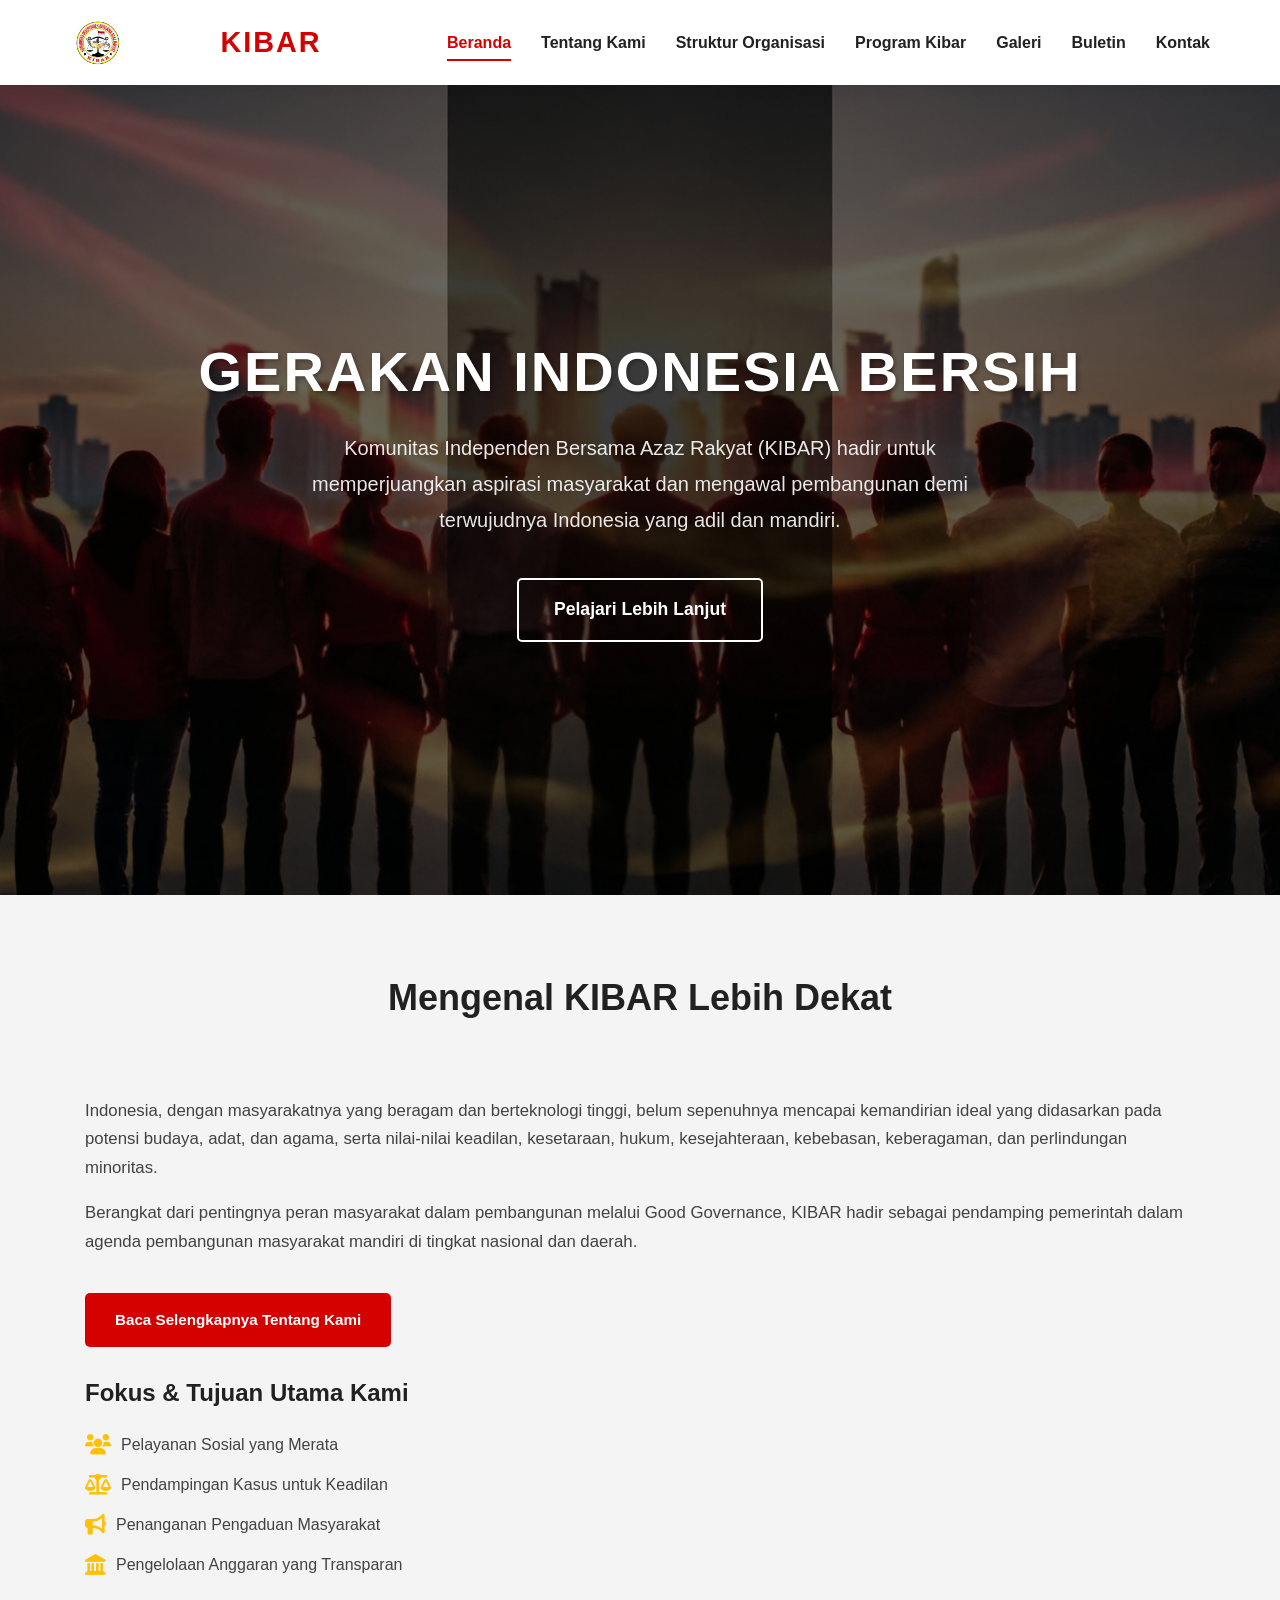
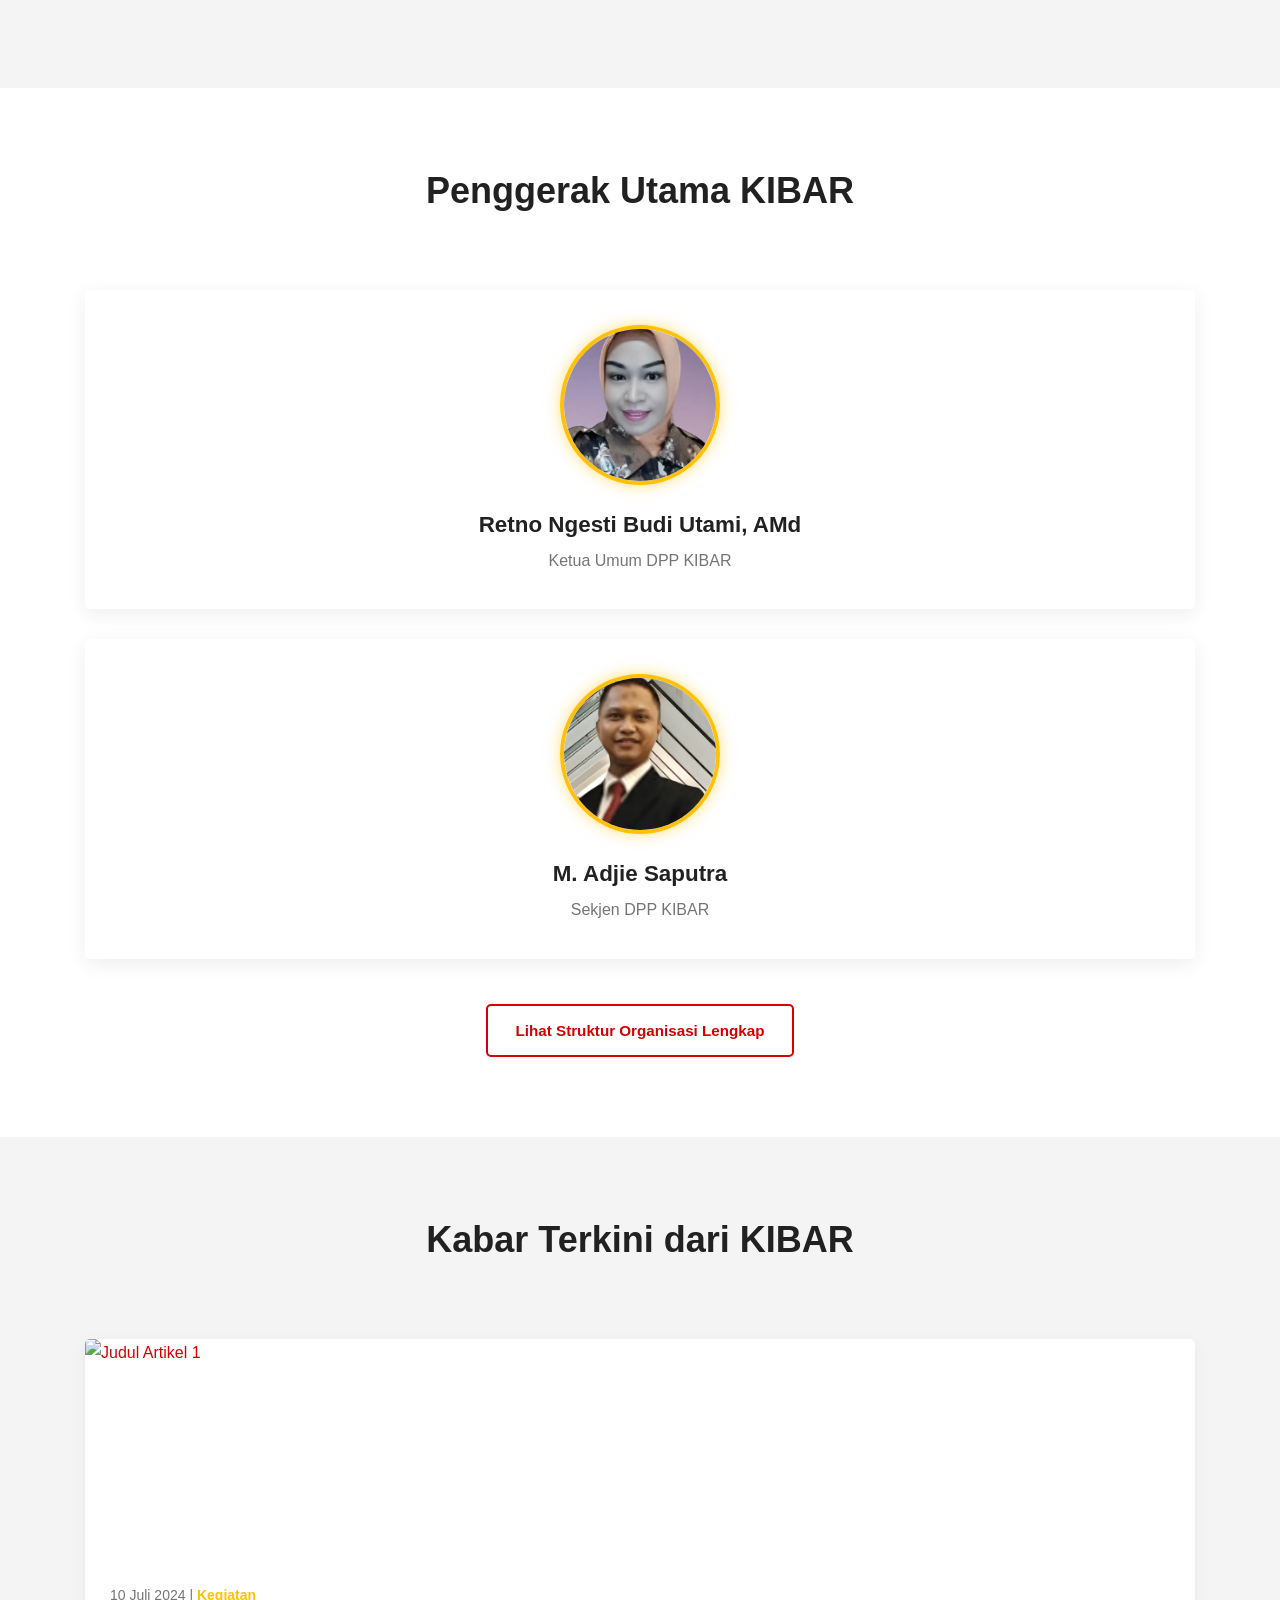
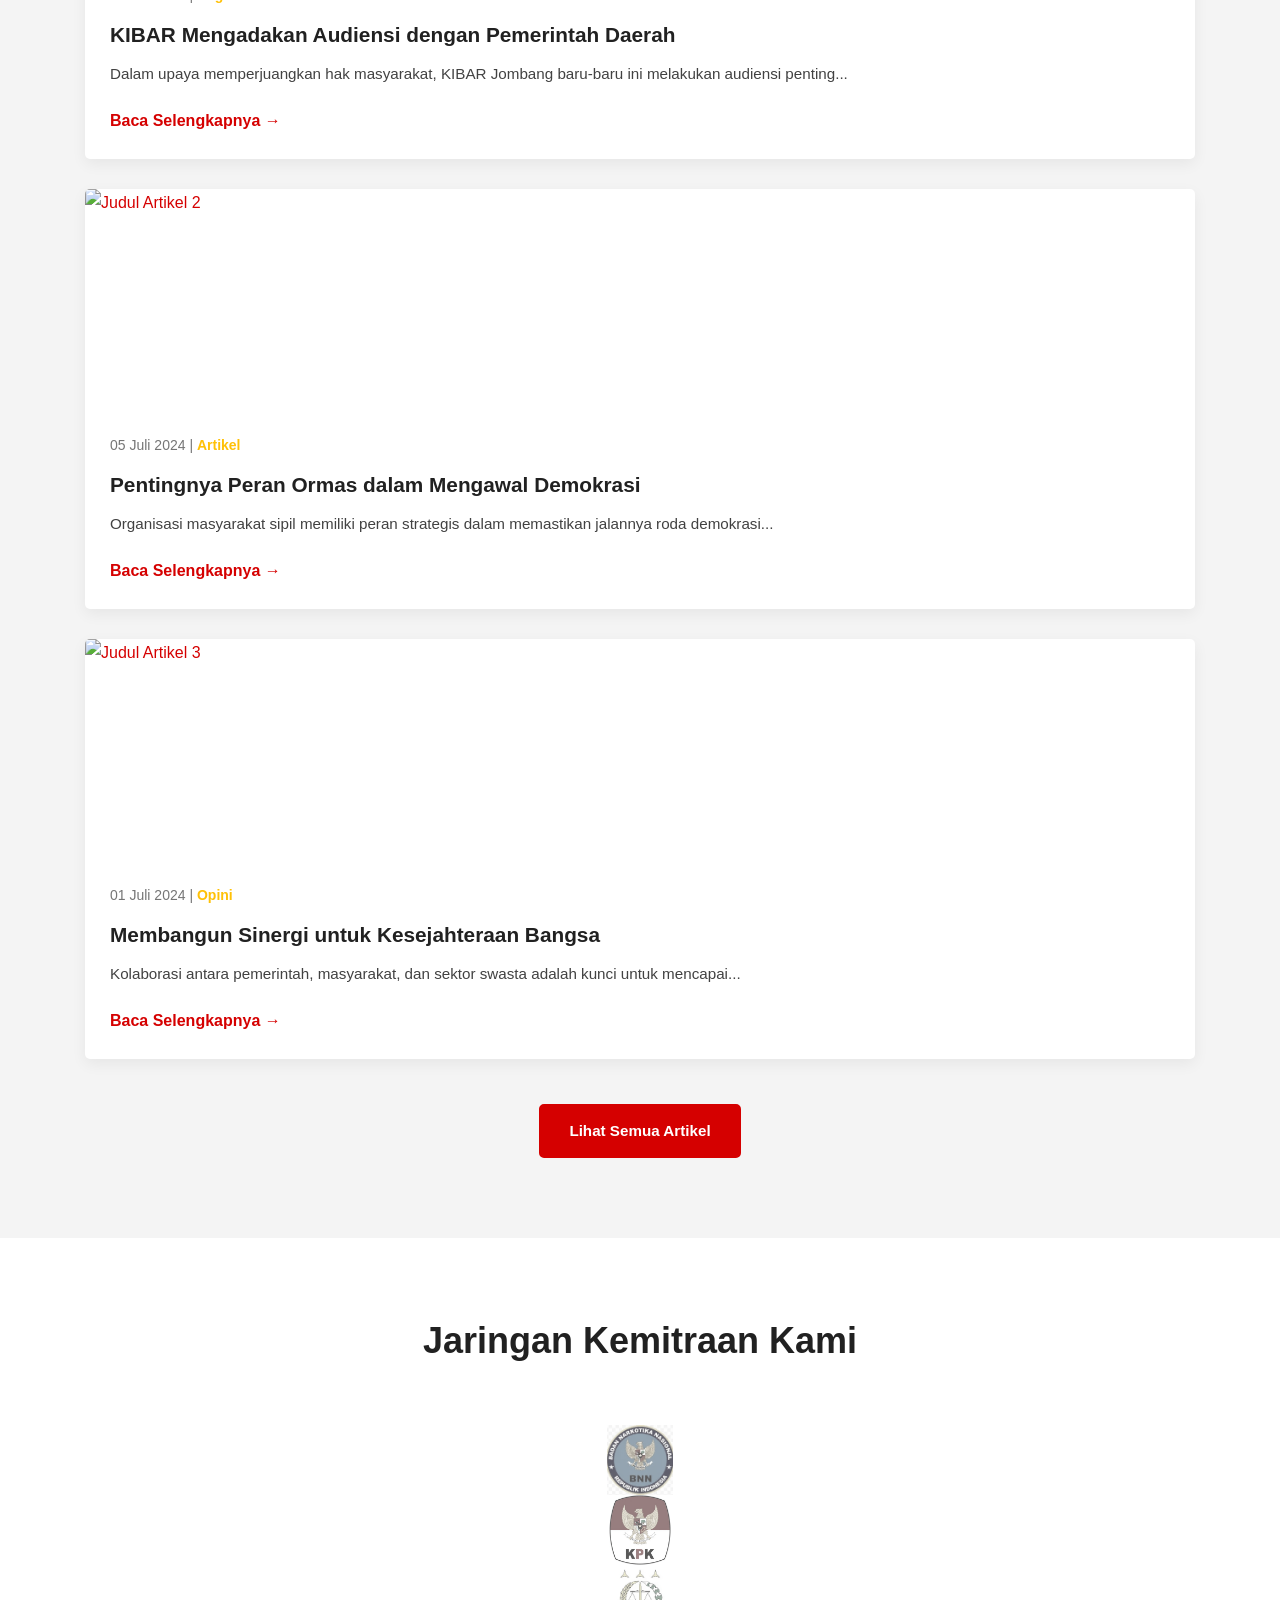
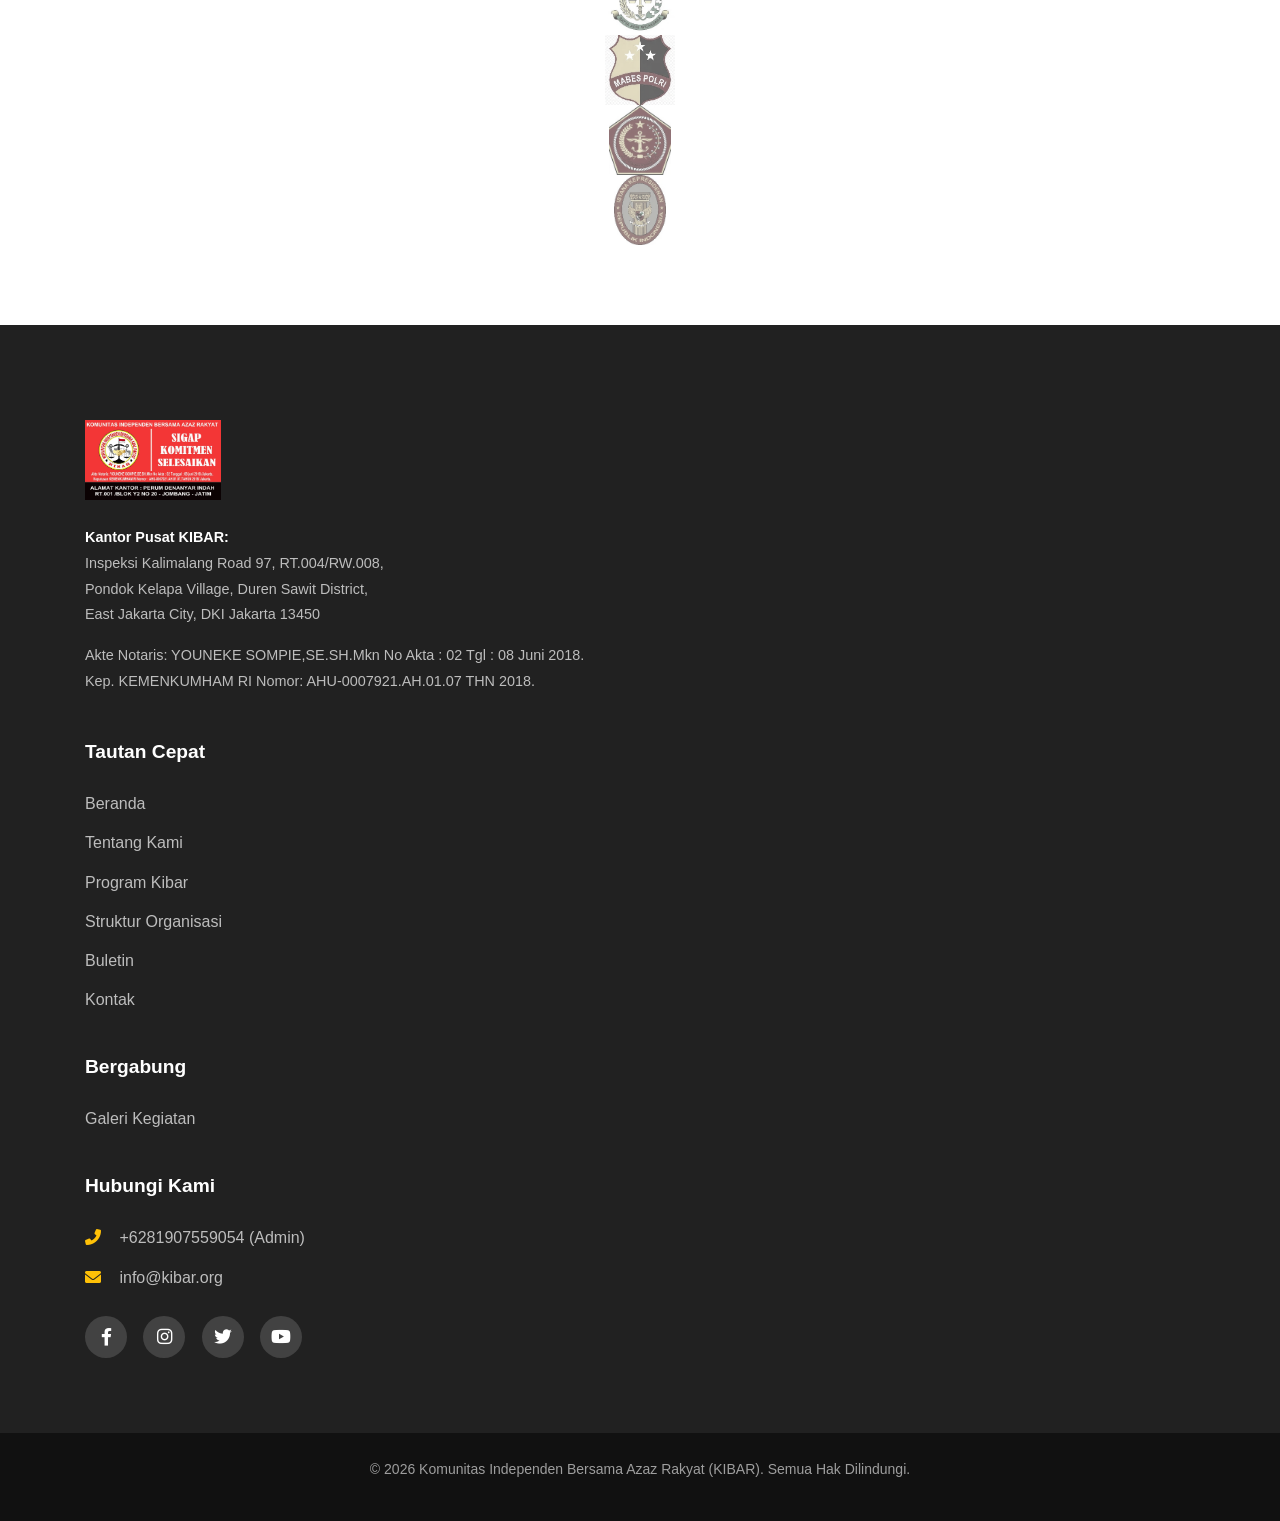
==== commit e8292a8f: "Fix focus list layout on mobile and remove donasi/pendaftaran pages" ====
--- a/index.html
+++ b/index.html
@@ -221,7 +221,7 @@
                 <div class="col-lg-3 col-md-4 col-12 footer-col">
                     <h5 class="footer-widget-title">Hubungi Kami</h5>
                     <ul class="footer-contact-info">
-                        <li><i class="fas fa-phone-alt"></i> <a href="https://wa.me/6281216547657">0812-1654-7657 (Admin)</a></li> 
+                        <li><i class="fas fa-phone-alt"></i> <a href="https://wa.me/6281907559054">+6281907559054 (Admin)</a></li> 
                         <li><i class="fas fa-envelope"></i> <a href="mailto:info@kibar.org">info@kibar.org</a></li>
                     </ul>
                     <div class="footer-social-icons">
--- a/css/style.css
+++ b/css/style.css
@@ -373,18 +373,21 @@
 }
 .focus-list {
     padding-left: 0;
+    list-style: none;
 }
 .focus-list li {
     display: flex;
-    align-items: center;
-    margin-bottom: 20px;
-    font-size: 1.05rem;
+    align-items: flex-start;
+    margin-bottom: 16px;
+    font-size: 1rem;
+    line-height: 1.5;
 }
 .focus-list i {
-    font-size: 1.5rem;
-    margin-right: 15px;
-    width: 30px;
+    font-size: 1.3rem;
+    margin-right: 10px;
+    min-width: 20px;
     text-align: center;
+    margin-top: 2px;
 }
 
 /* Key Leaders Section */
@@ -1242,8 +1245,8 @@
     }
 
     /* Penyesuaian Lainnya */
-    .about-short-text, .about-short-focus { text-align: center; }
-    .focus-list li { justify-content: center; }
+    .about-short-text { text-align: center; }
+    .focus-list li { justify-content: flex-start; }
     .focus-list i { margin-right: 10px;}
 
     .footer-col { 
@@ -1470,14 +1473,16 @@
 
     /* Focus list mobile */
     .focus-list li {
-        font-size: 0.95rem;
-        margin-bottom: 15px;
-        padding: 10px;
+        font-size: 0.9rem;
+        margin-bottom: 12px;
+        padding: 0;
+        line-height: 1.4;
     }
     .focus-list i {
-        font-size: 1.2rem;
-        width: 24px;
-        margin-right: 10px;
+        font-size: 1.1rem;
+        min-width: 18px;
+        margin-right: 8px;
+        margin-top: 1px;
     }
 
     /* Core values mobile */
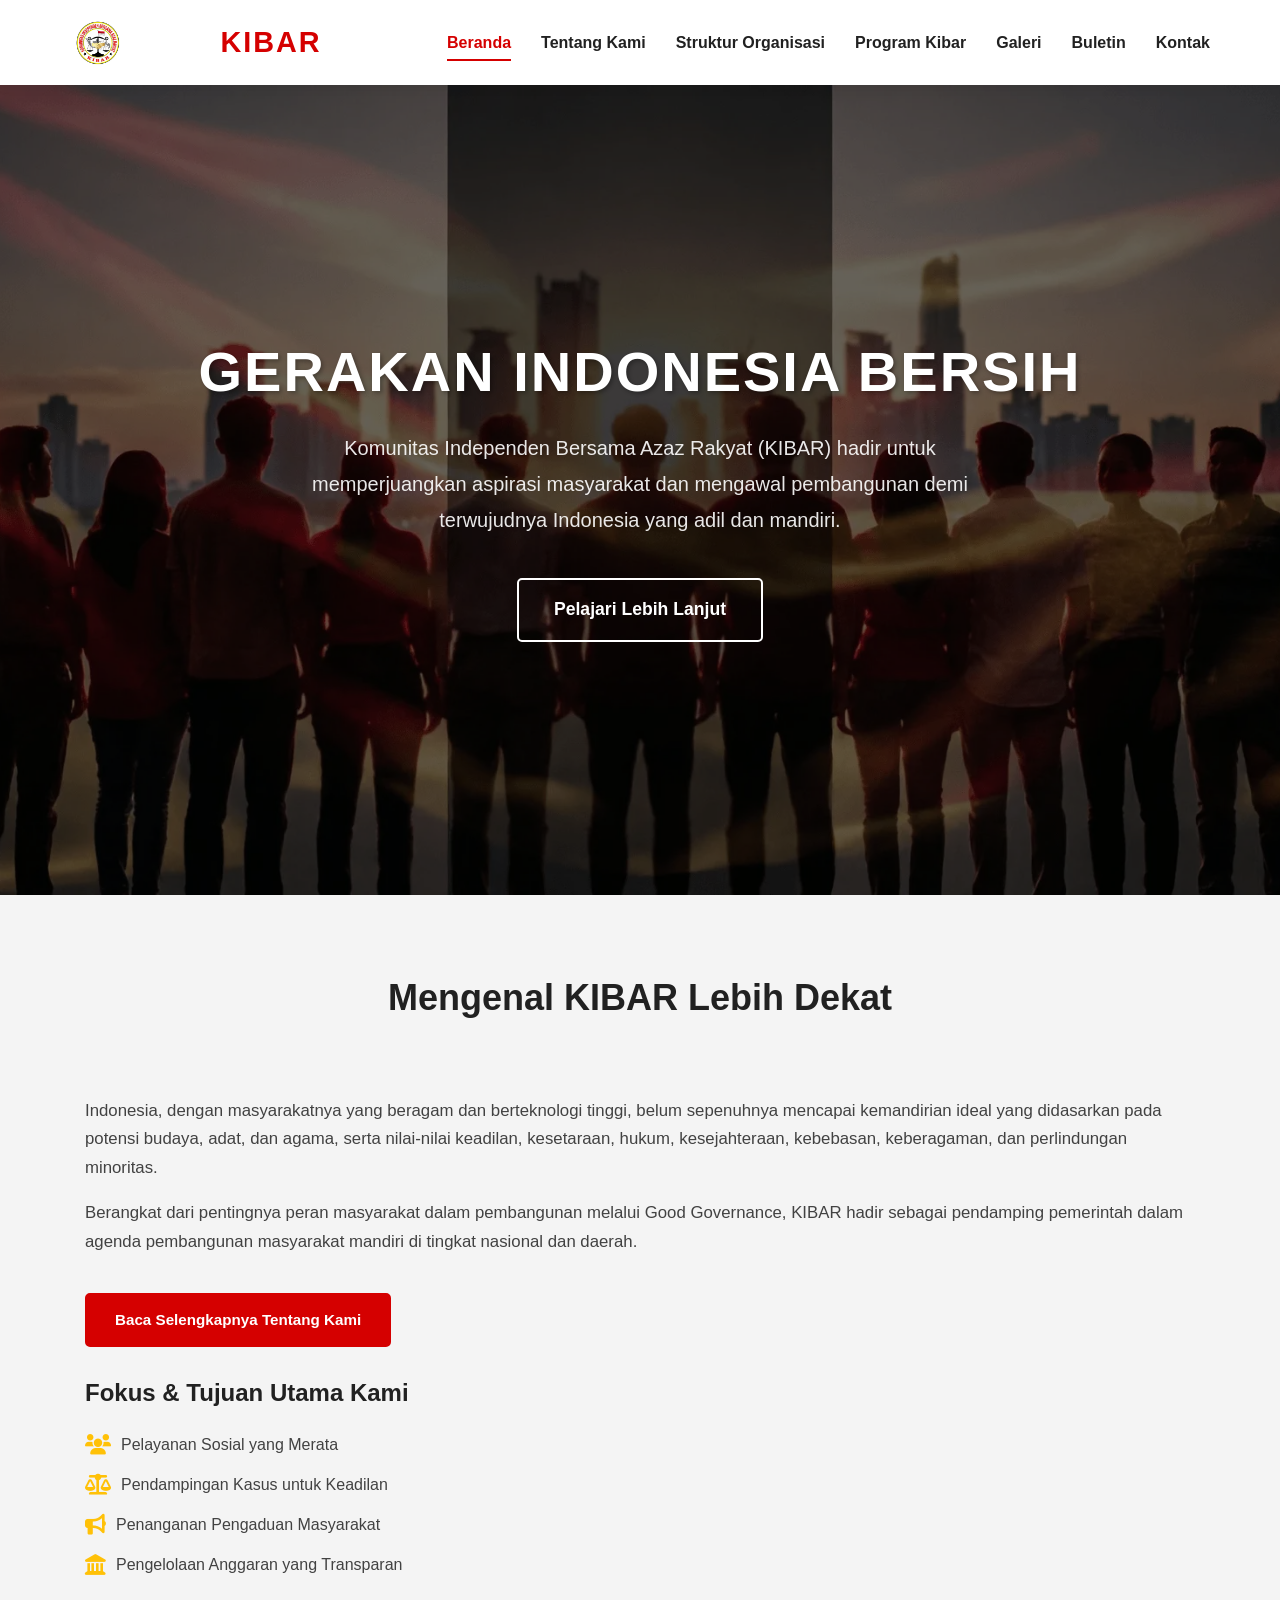
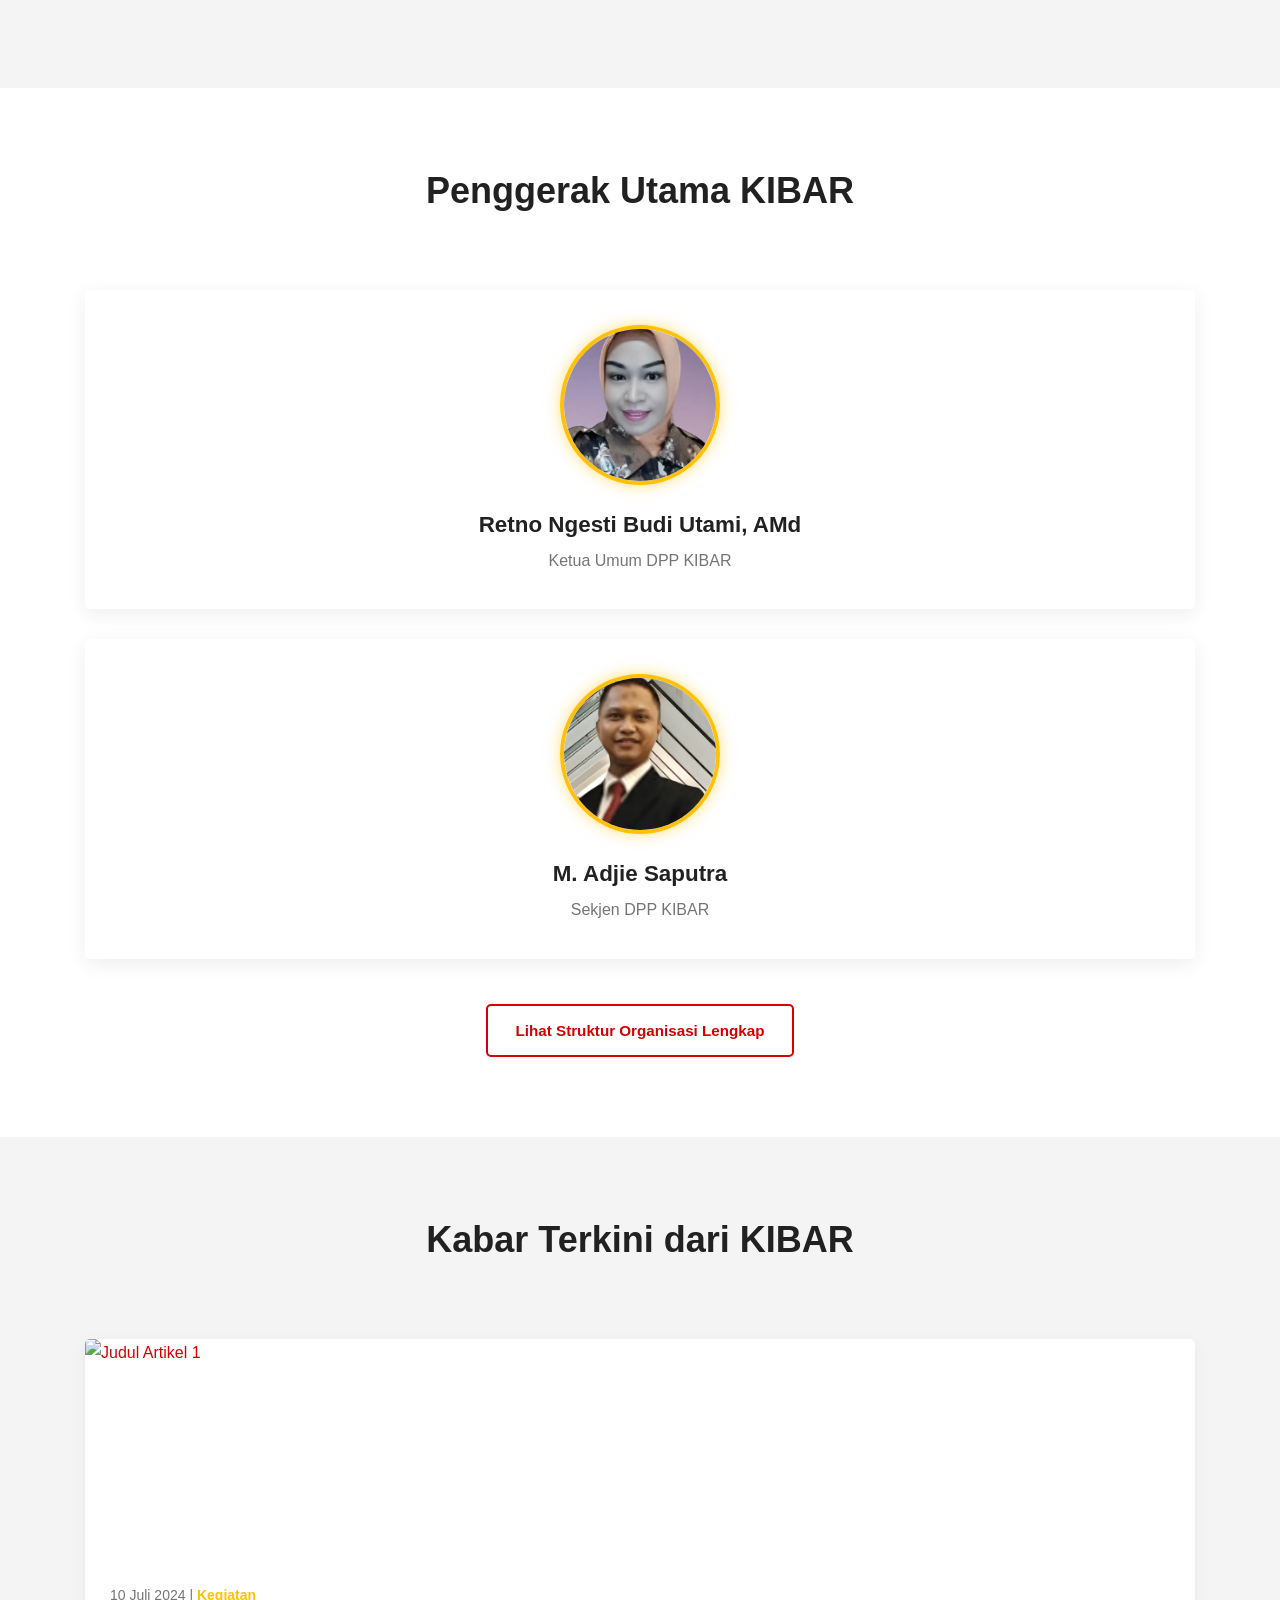
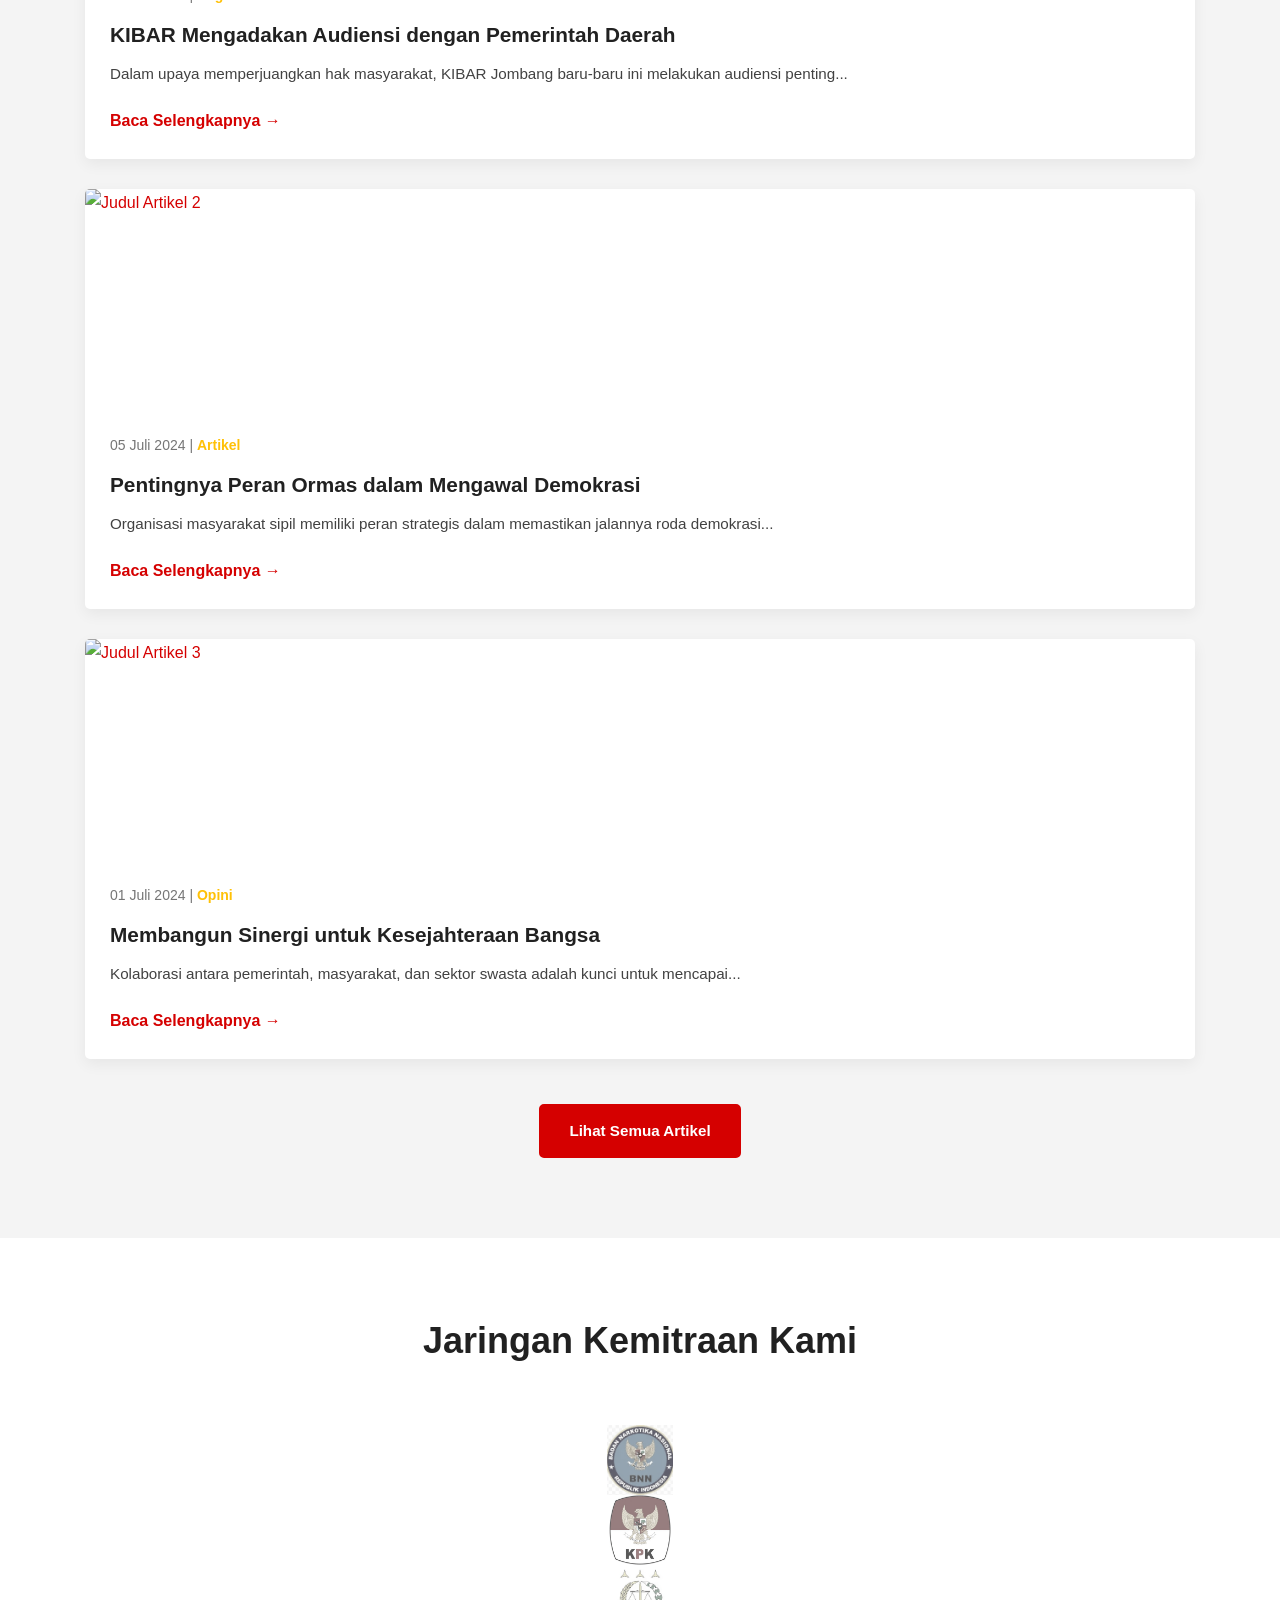
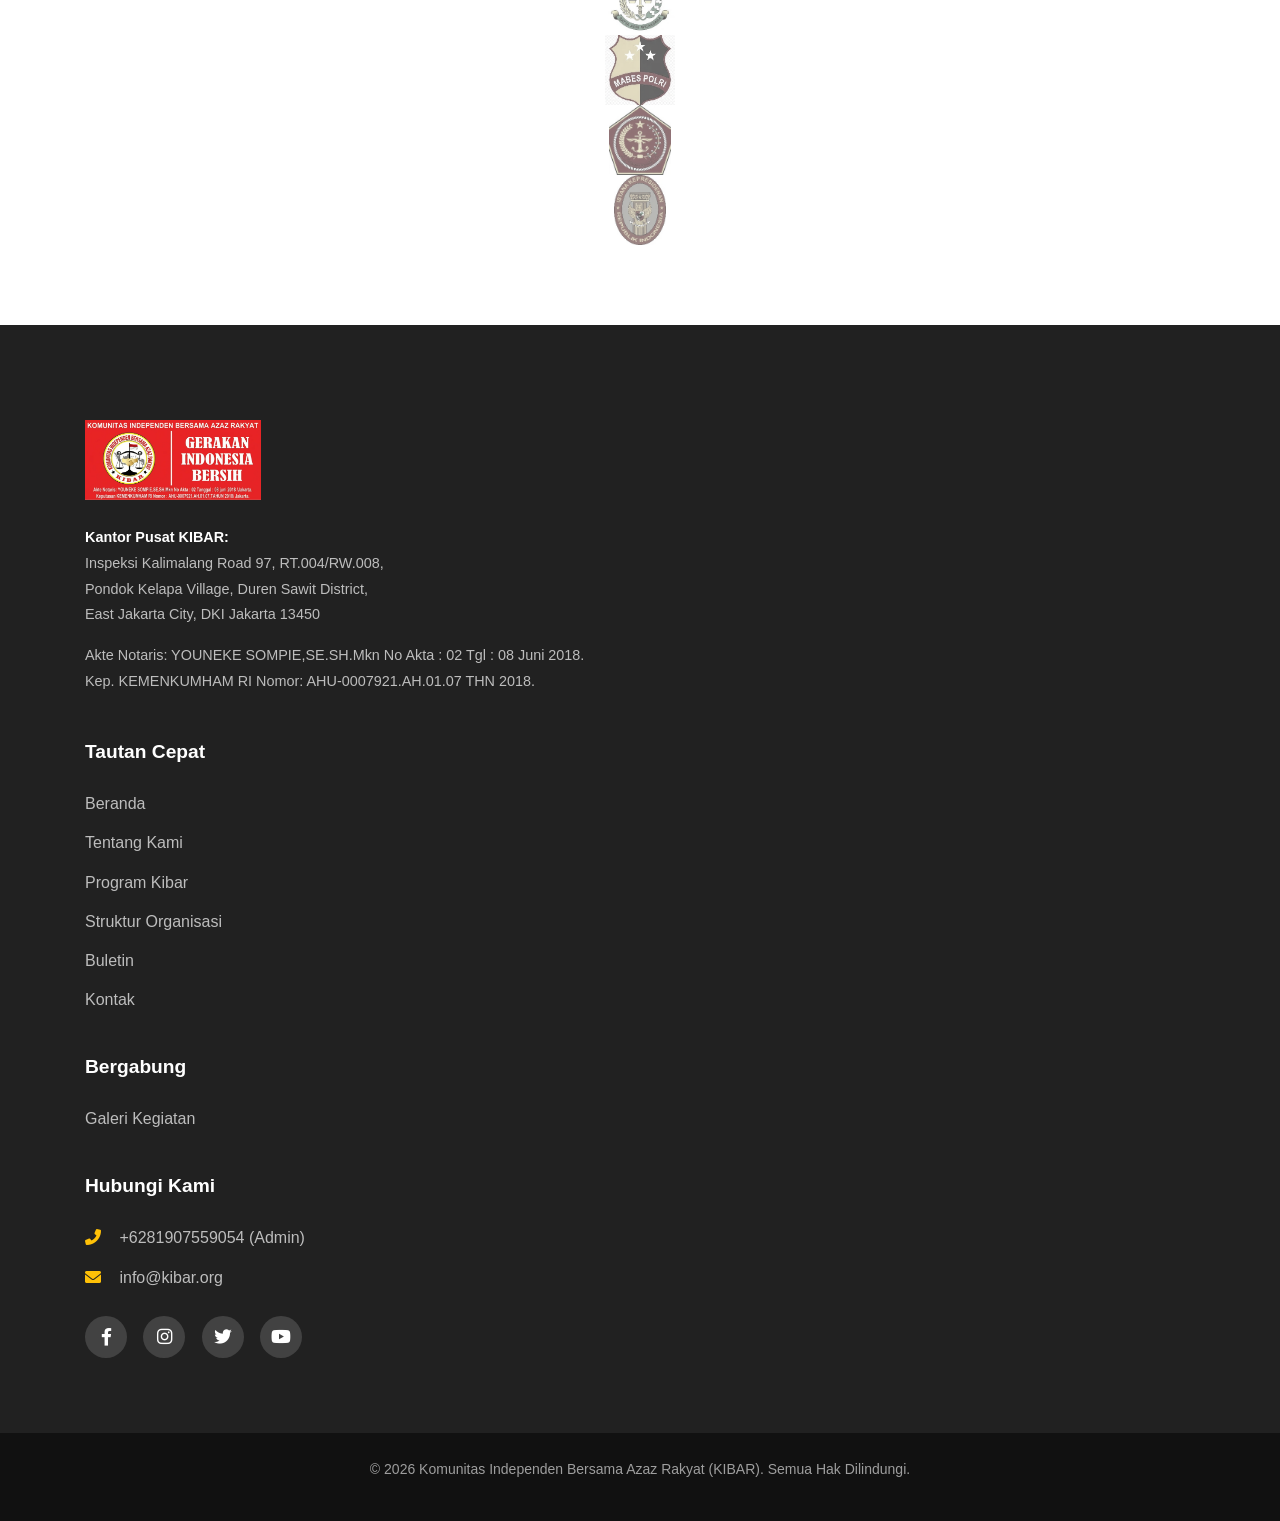
==== commit 6ae57fa7: "Replace slogan-kibar.webp with slogan-kibar-baru.webp in all footers" ====
--- a/index.html
+++ b/index.html
@@ -189,7 +189,7 @@
         <div class="container">
             <div class="row">
                 <div class="col-lg-4 col-md-12 footer-col footer-about">
-                    <img src="images/slogan-kibar.webp" alt="Logo KIBAR Investigator Putih" class="footer-logo">
+                    <img src="images/slogan-kibar-baru.webp" alt="Logo KIBAR Investigator Putih" class="footer-logo">
                     <p class="footer-address">
                         <strong>Kantor Pusat KIBAR:</strong><br>
                         Inspeksi Kalimalang Road 97, RT.004/RW.008,<br>
--- a/css/style.css
+++ b/css/style.css
@@ -282,7 +282,7 @@
 
 /* Hero Section */
 .hero-section {
-    background-image: url('../images/banner/hero-background.png');
+    background-image: url('../images/banner/hero-background.webp');
     background-size: cover;
     background-position: center;
     background-repeat: no-repeat;
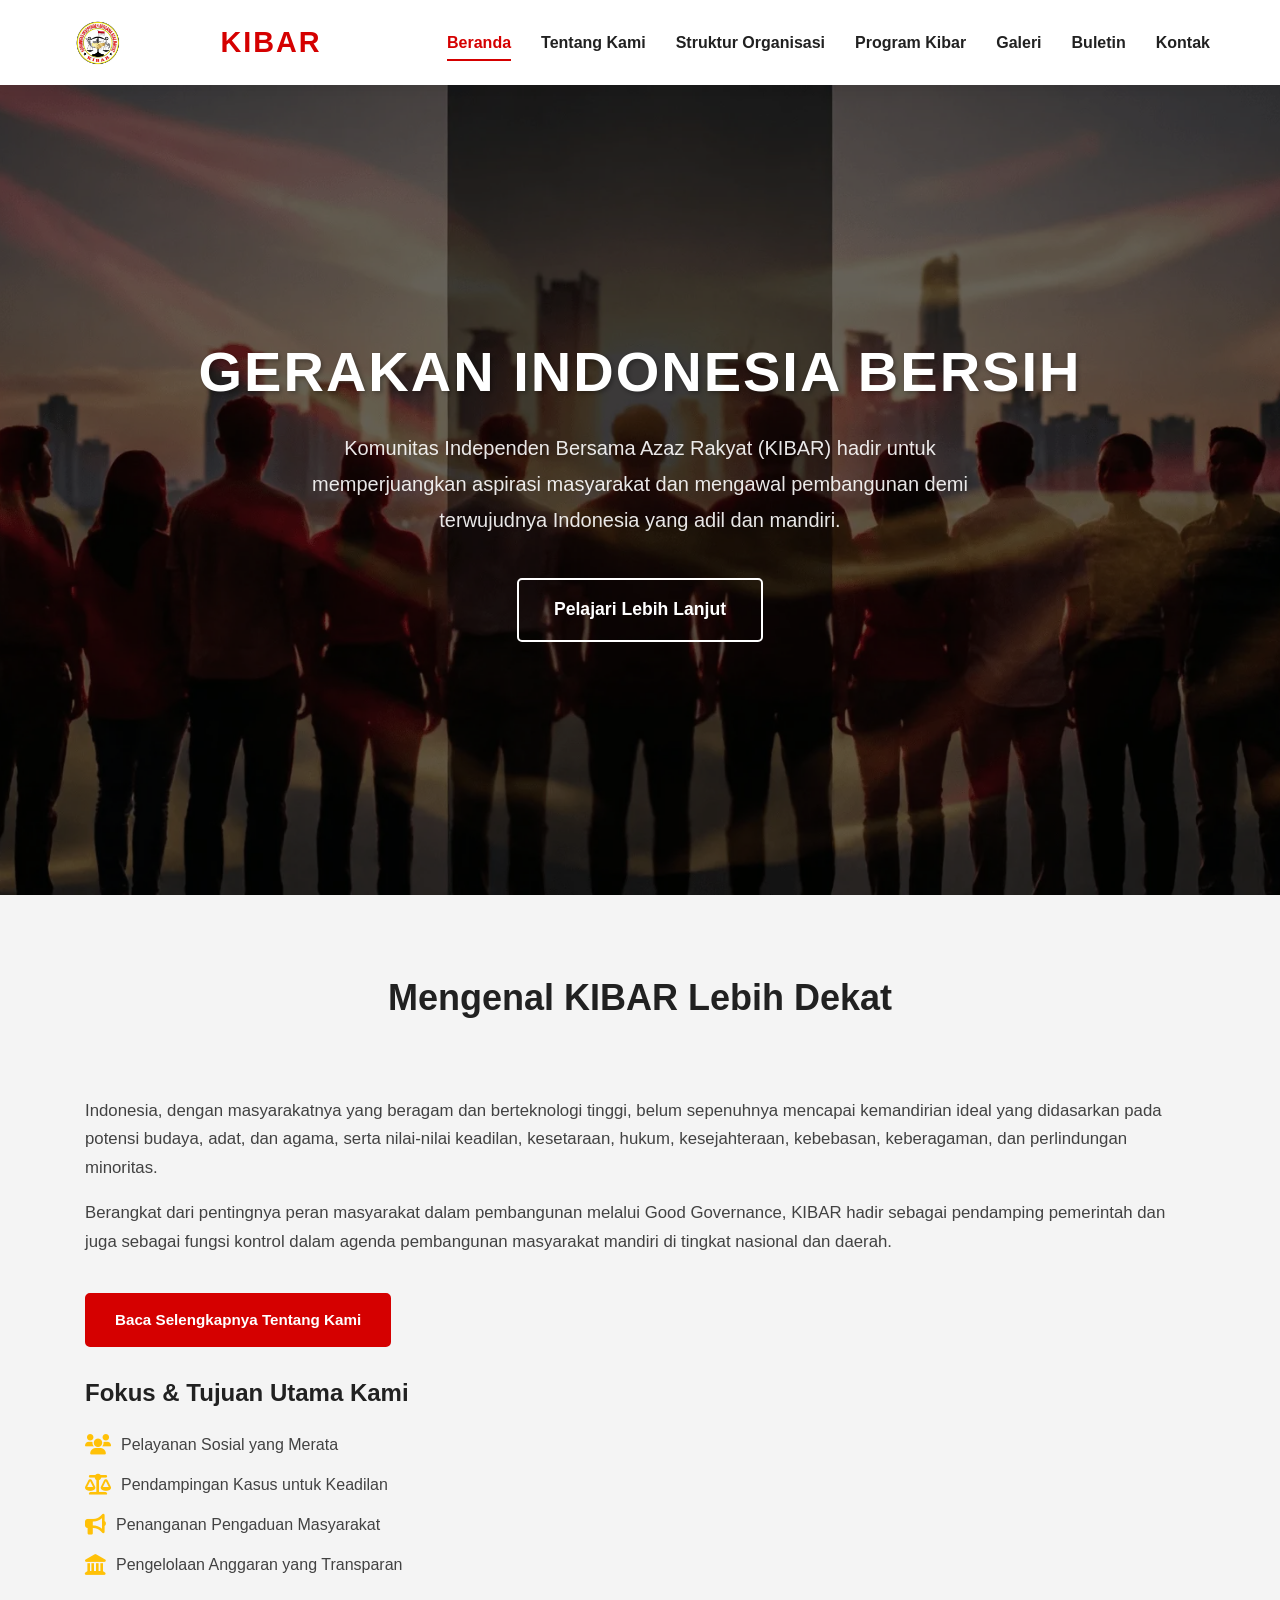
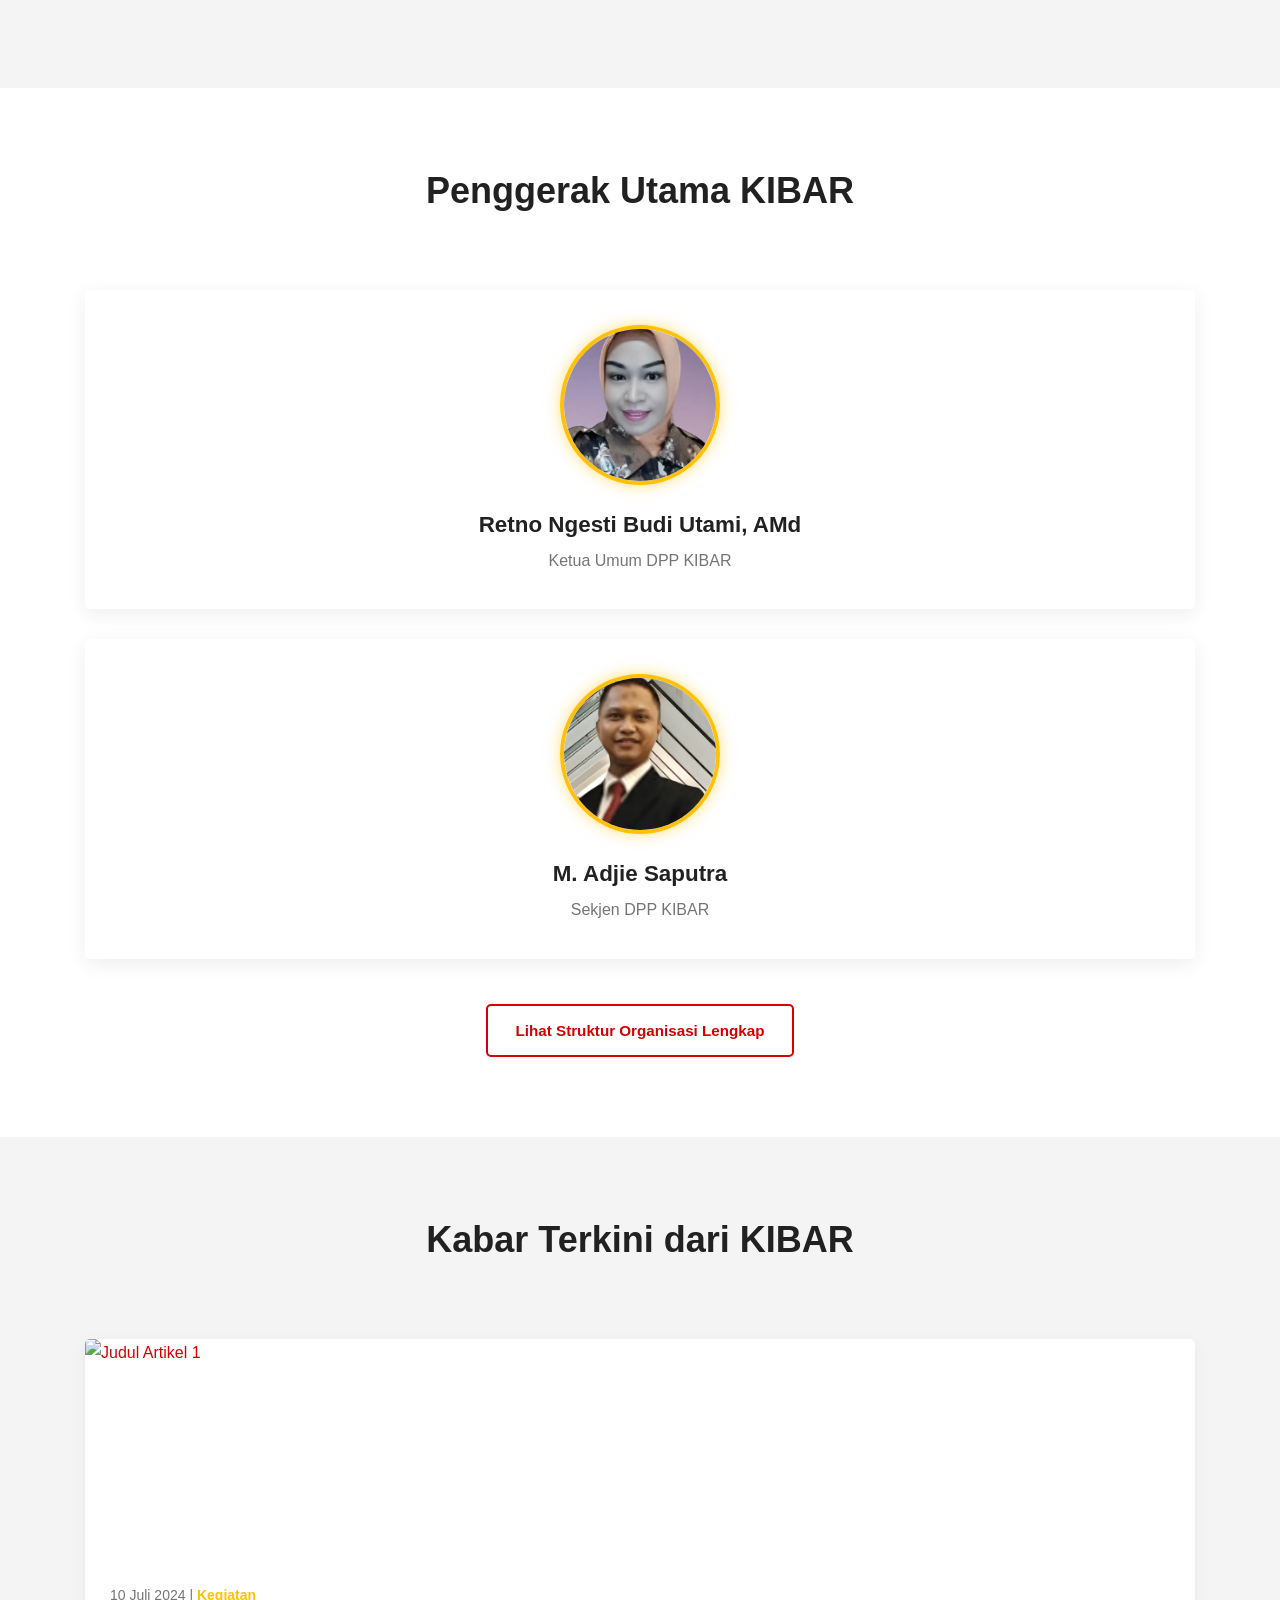
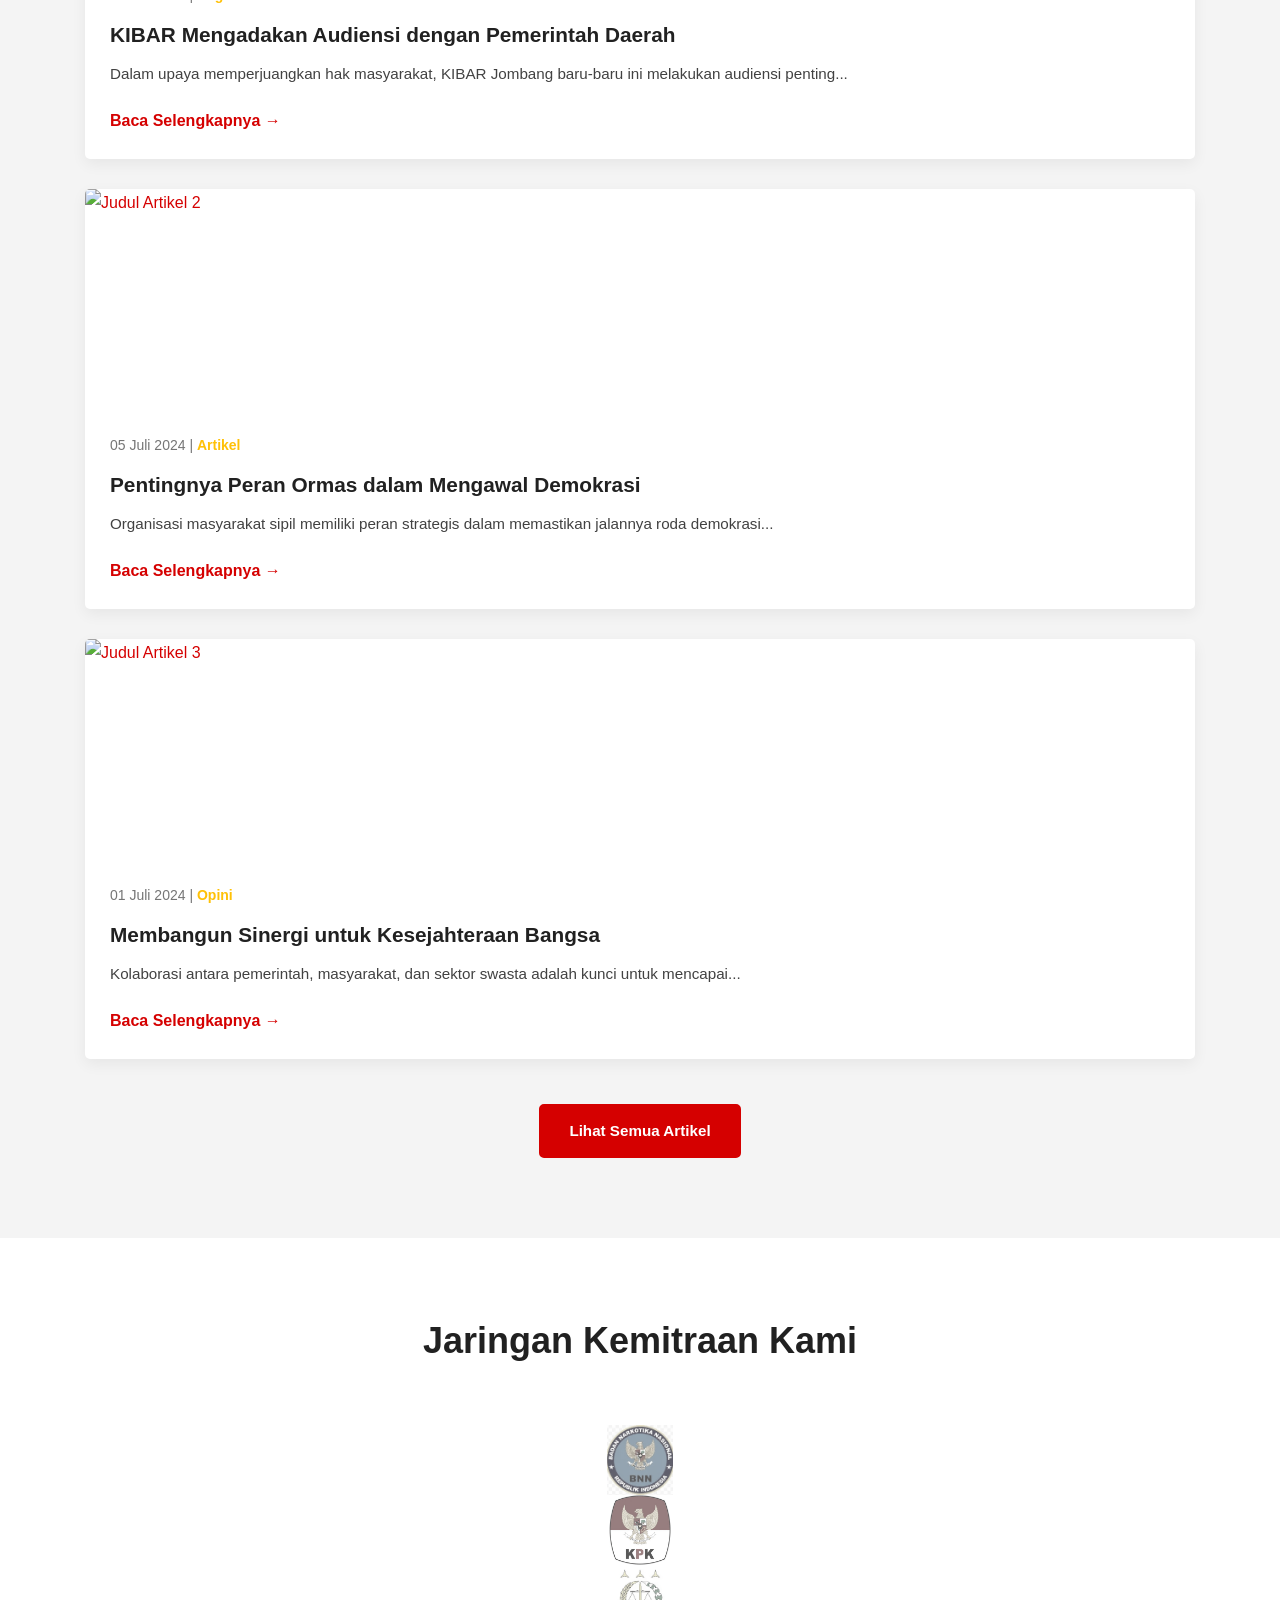
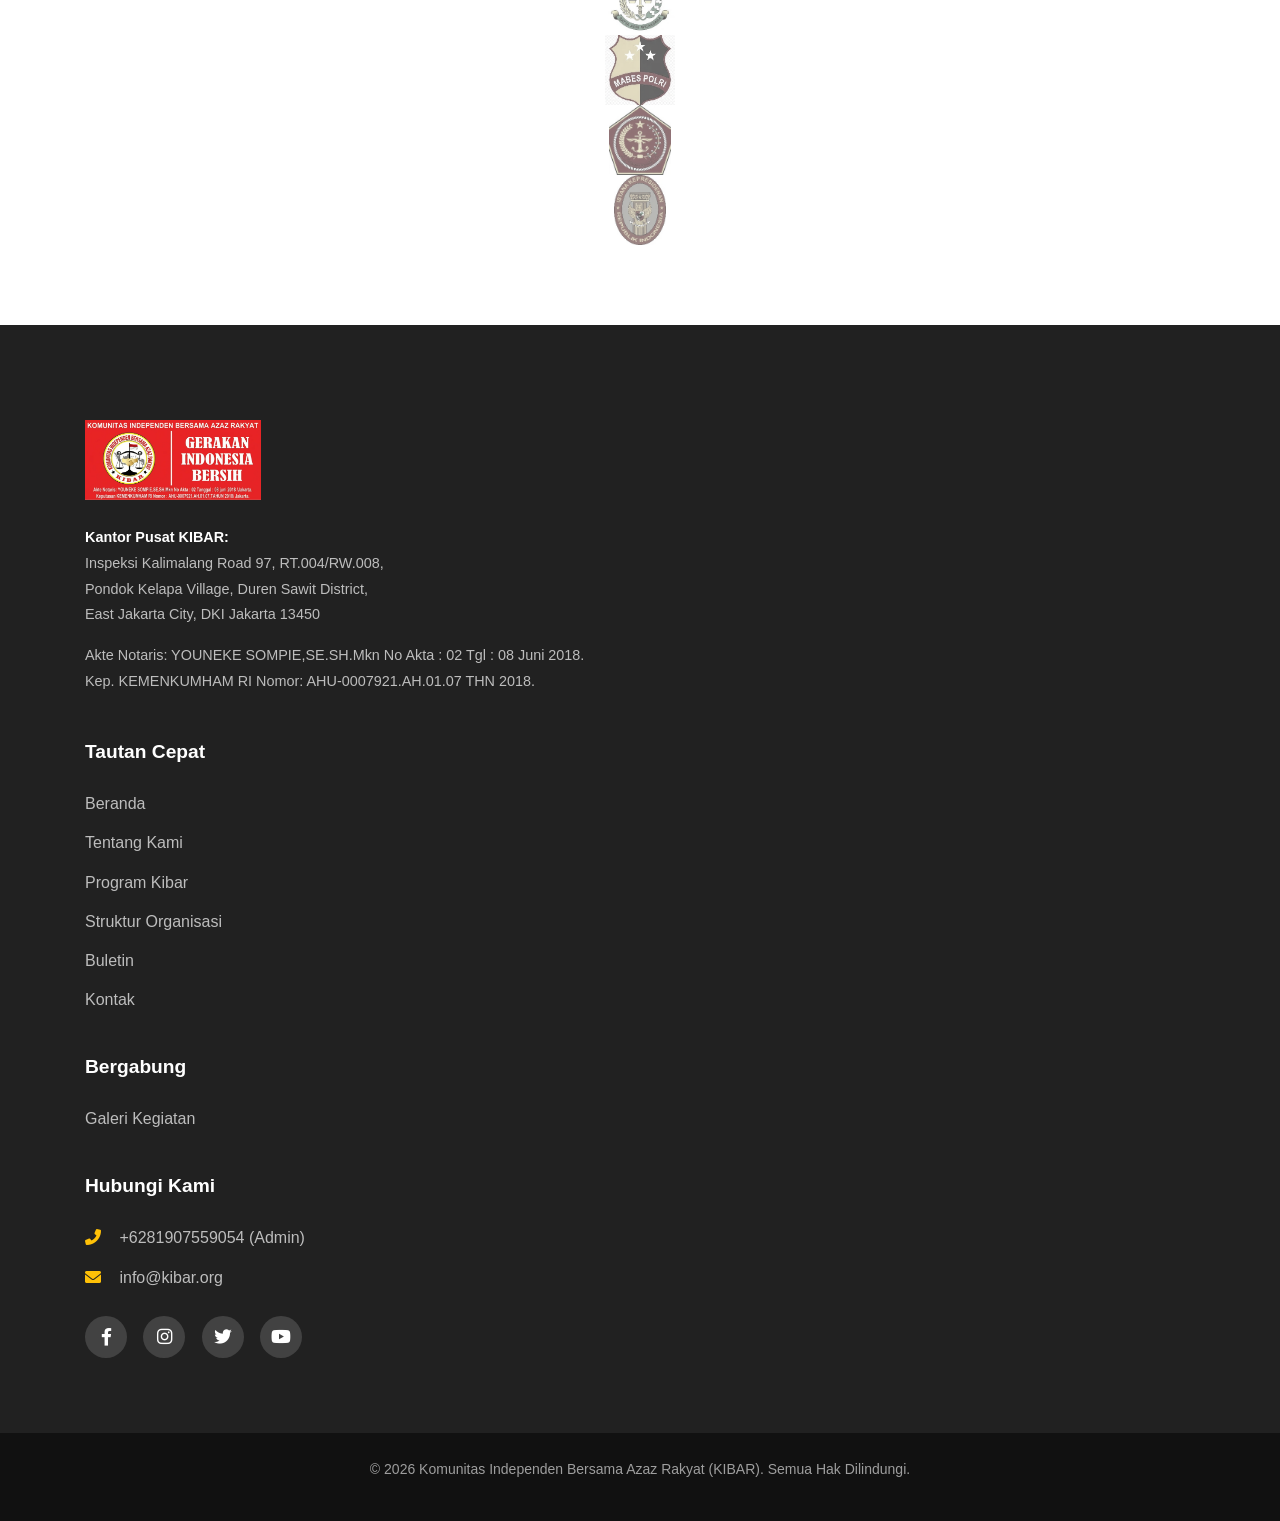
==== commit c1a38319: "Update Program Kerja page with responsive table layout" ====
--- a/index.html
+++ b/index.html
@@ -74,7 +74,7 @@
                 <div class="row">
                     <div class="col-md-7 about-short-text">
                         <p>Indonesia, dengan masyarakatnya yang beragam dan berteknologi tinggi, belum sepenuhnya mencapai kemandirian ideal yang didasarkan pada potensi budaya, adat, dan agama, serta nilai-nilai keadilan, kesetaraan, hukum, kesejahteraan, kebebasan, keberagaman, dan perlindungan minoritas.</p>
-                        <p>Berangkat dari pentingnya peran masyarakat dalam pembangunan melalui Good Governance, KIBAR hadir sebagai pendamping pemerintah dalam agenda pembangunan masyarakat mandiri di tingkat nasional dan daerah.</p>
+                        <p>Berangkat dari pentingnya peran masyarakat dalam pembangunan melalui Good Governance, KIBAR hadir sebagai pendamping pemerintah dan juga sebagai fungsi kontrol dalam agenda pembangunan masyarakat mandiri di tingkat nasional dan daerah.</p>
                         <a href="tentang-kami.html" class="btn btn-primary mt-3">Baca Selengkapnya Tentang Kami</a>
                     </div>
                     <div class="col-md-5 about-short-focus">
--- a/css/style.css
+++ b/css/style.css
@@ -1011,6 +1011,75 @@
     }
 }
 
+/* Program Kerja Table */
+.table-responsive-wrapper {
+    overflow-x: auto;
+    -webkit-overflow-scrolling: touch;
+    margin-top: 30px;
+}
+
+.program-kerja-table {
+    width: 100%;
+    border-collapse: collapse;
+    background-color: var(--kibar-white);
+    border-radius: var(--border-radius);
+    overflow: hidden;
+    box-shadow: 0 2px 10px rgba(0,0,0,0.08);
+}
+
+.program-kerja-table thead {
+    background-color: var(--kibar-red);
+    color: var(--kibar-white);
+}
+
+.program-kerja-table th {
+    padding: 15px 12px;
+    font-family: var(--font-heading);
+    font-size: 0.9rem;
+    font-weight: 700;
+    text-align: left;
+    vertical-align: middle;
+}
+
+.program-kerja-table td {
+    padding: 15px 12px;
+    font-size: 0.9rem;
+    vertical-align: top;
+    border-bottom: 1px solid #eee;
+}
+
+.program-kerja-table tbody tr {
+    transition: background-color 0.2s ease;
+}
+
+.program-kerja-table tbody tr:hover {
+    background-color: #fafafa;
+}
+
+.program-kerja-table tbody tr:nth-child(even) {
+    background-color: #f9f9f9;
+}
+
+.program-kerja-table tbody tr:nth-child(even):hover {
+    background-color: #f0f0f0;
+}
+
+.program-kerja-table td ul {
+    list-style: disc;
+    padding-left: 18px;
+    margin: 0;
+}
+
+.program-kerja-table td ul li {
+    margin-bottom: 6px;
+    line-height: 1.5;
+    font-size: 0.85rem;
+}
+
+.program-kerja-table td ul li:last-child {
+    margin-bottom: 0;
+}
+
 /* Styling untuk tabel responsif (data-label) */
 @media screen and (max-width: 767.98px) {
 .program-cards-container {
@@ -1024,14 +1093,68 @@
     padding: 20px;
 }
 
-    /* Khusus untuk kolom "No" jika ingin labelnya tidak terlalu memakan tempat atau berbeda */
+    /* Tabel Program Kerja responsif di mobile */
+    .program-kerja-table,
+    .program-kerja-table thead,
+    .program-kerja-table tbody,
+    .program-kerja-table th,
+    .program-kerja-table td,
+    .program-kerja-table tr {
+        display: block;
+    }
+
+    .program-kerja-table thead {
+        position: absolute;
+        width: 1px;
+        height: 1px;
+        padding: 0;
+        margin: -1px;
+        overflow: hidden;
+        clip: rect(0,0,0,0);
+        border: 0;
+    }
+
+    .program-kerja-table tbody tr {
+        margin-bottom: 20px;
+        border: 1px solid #eee;
+        border-radius: var(--border-radius);
+        box-shadow: 0 2px 5px rgba(0,0,0,0.05);
+    }
+
+    .program-kerja-table td {
+        border: none;
+        border-bottom: 1px solid #eee;
+        position: relative;
+        padding-left: 40% !important;
+        padding-top: 10px;
+        padding-bottom: 10px;
+        font-size: 0.85rem;
+    }
+
+    .program-kerja-table td:last-child {
+        border-bottom: none;
+    }
+
+    .program-kerja-table td::before {
+        content: attr(data-label);
+        position: absolute;
+        left: 12px;
+        top: 10px;
+        width: 38%;
+        font-weight: 700;
+        font-size: 0.8rem;
+        color: var(--kibar-red);
+        font-family: var(--font-heading);
+    }
+
+    /* Khusus untuk kolom "No" */
     .program-kerja-table td[data-label="No"] {
-        padding-left: 15px; /* Kurangi padding kiri jika label "No:" pendek */
-        text-align: left; /* Konten nomor rata kiri */
+        padding-left: 40% !important;
+        text-align: left;
+        font-weight: 700;
     }
     .program-kerja-table td[data-label="No"]::before {
-        width: auto; /* Biarkan lebar label "No:" menyesuaikan isinya */
-        /* Atau jika tidak ingin menampilkan label "No:" sama sekali: display: none; */
+        width: 38%;
     }
 }
 
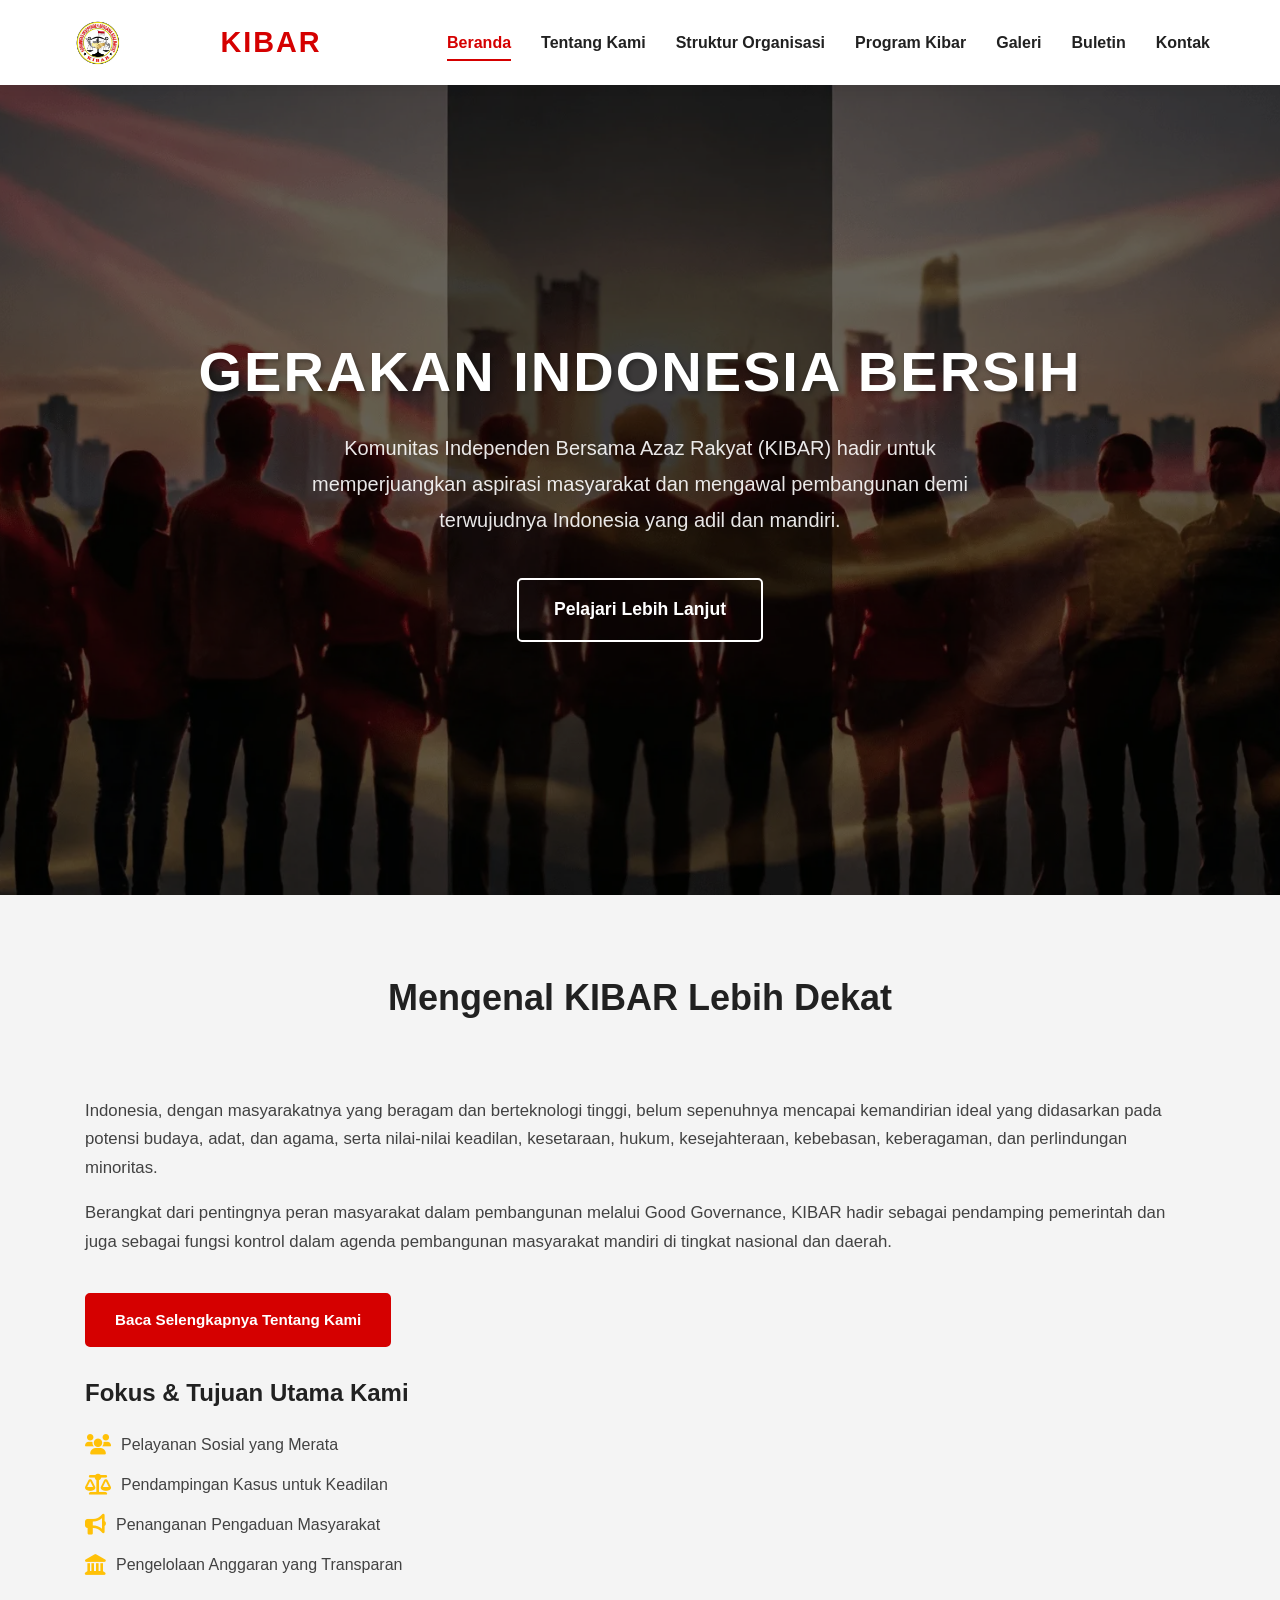
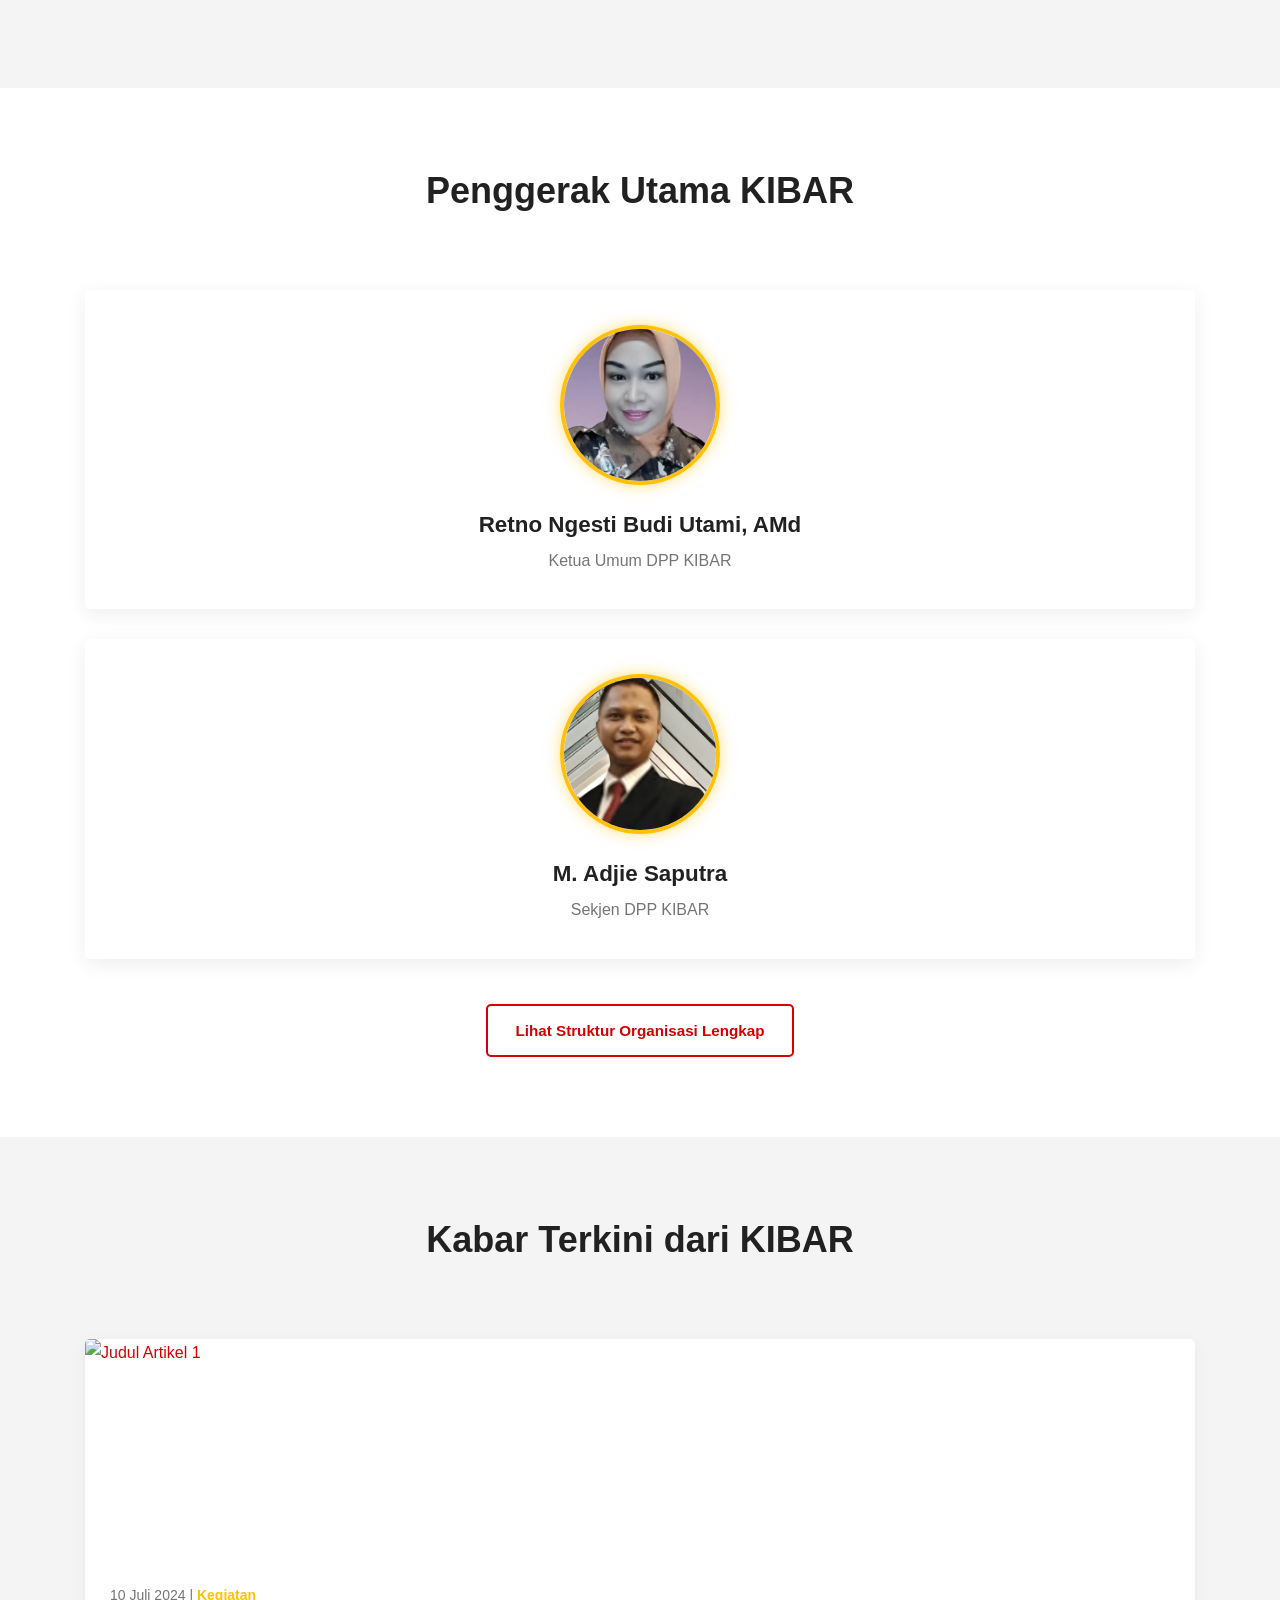
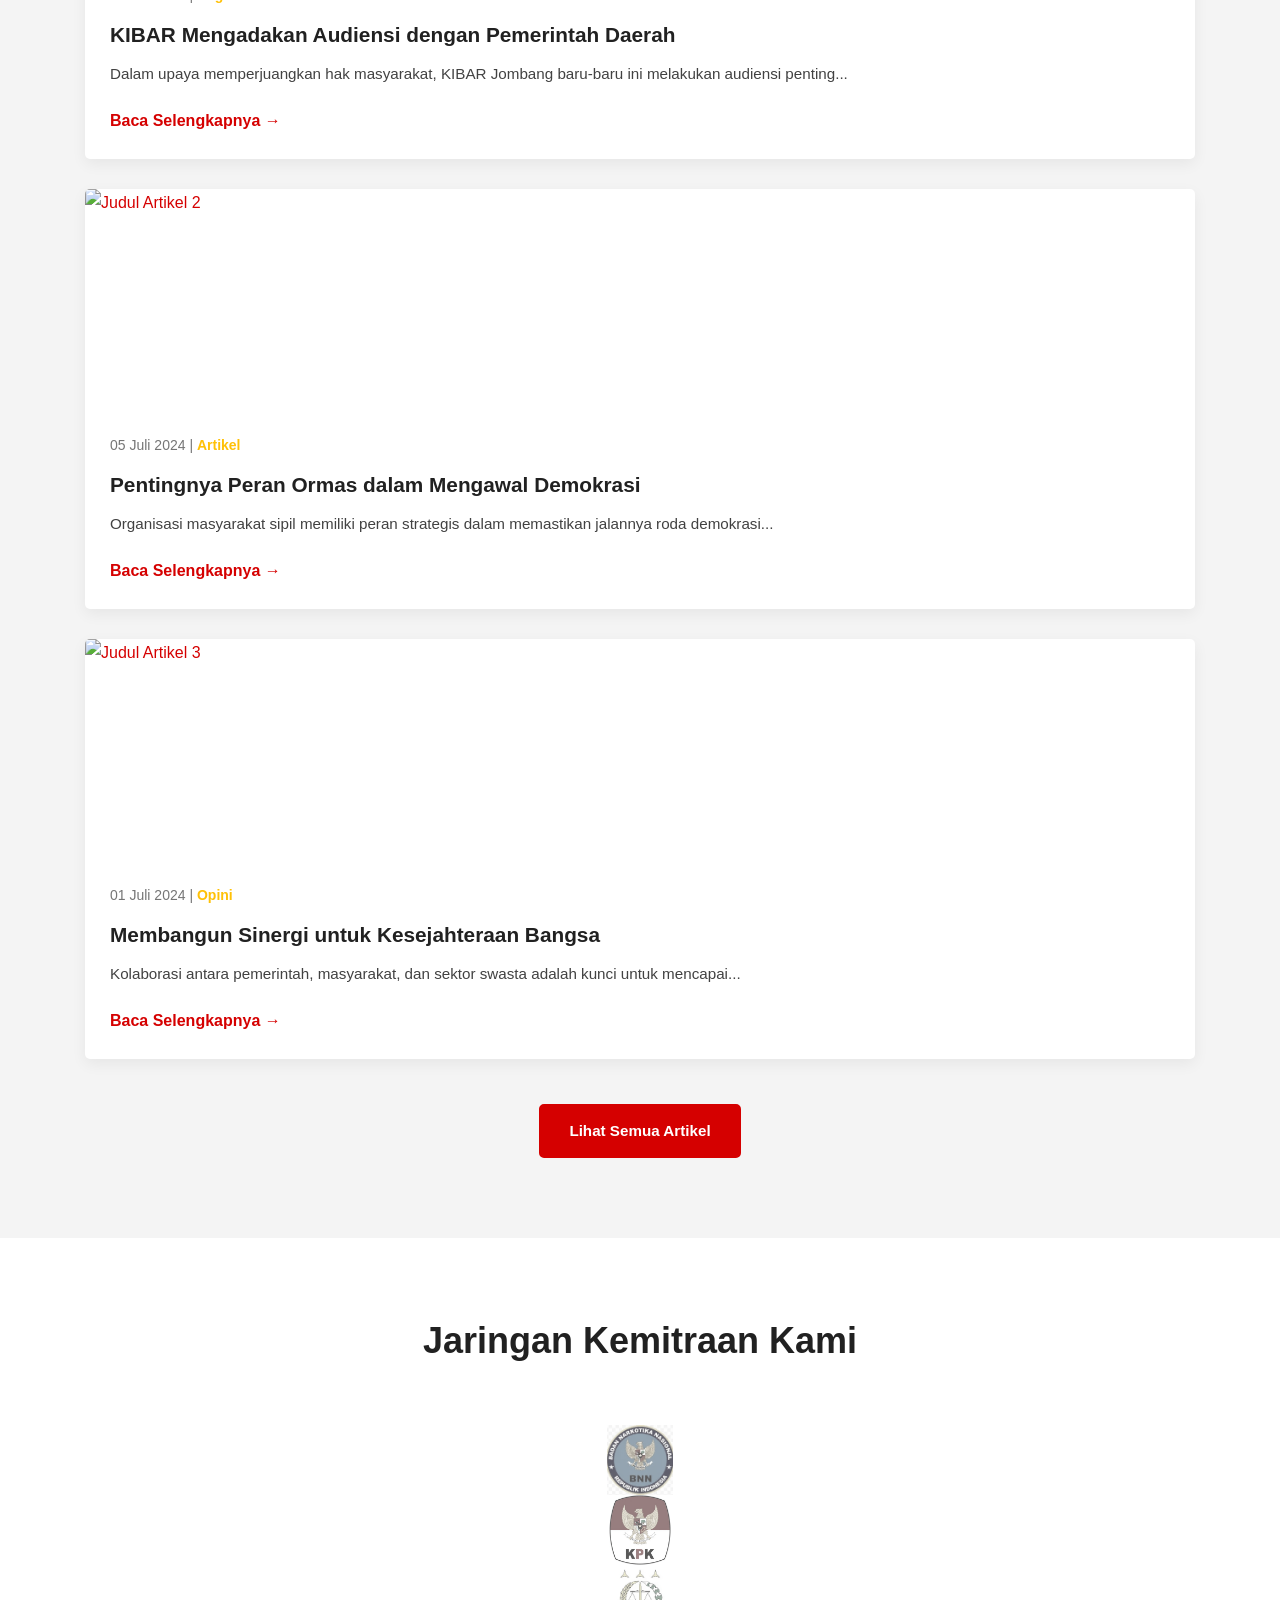
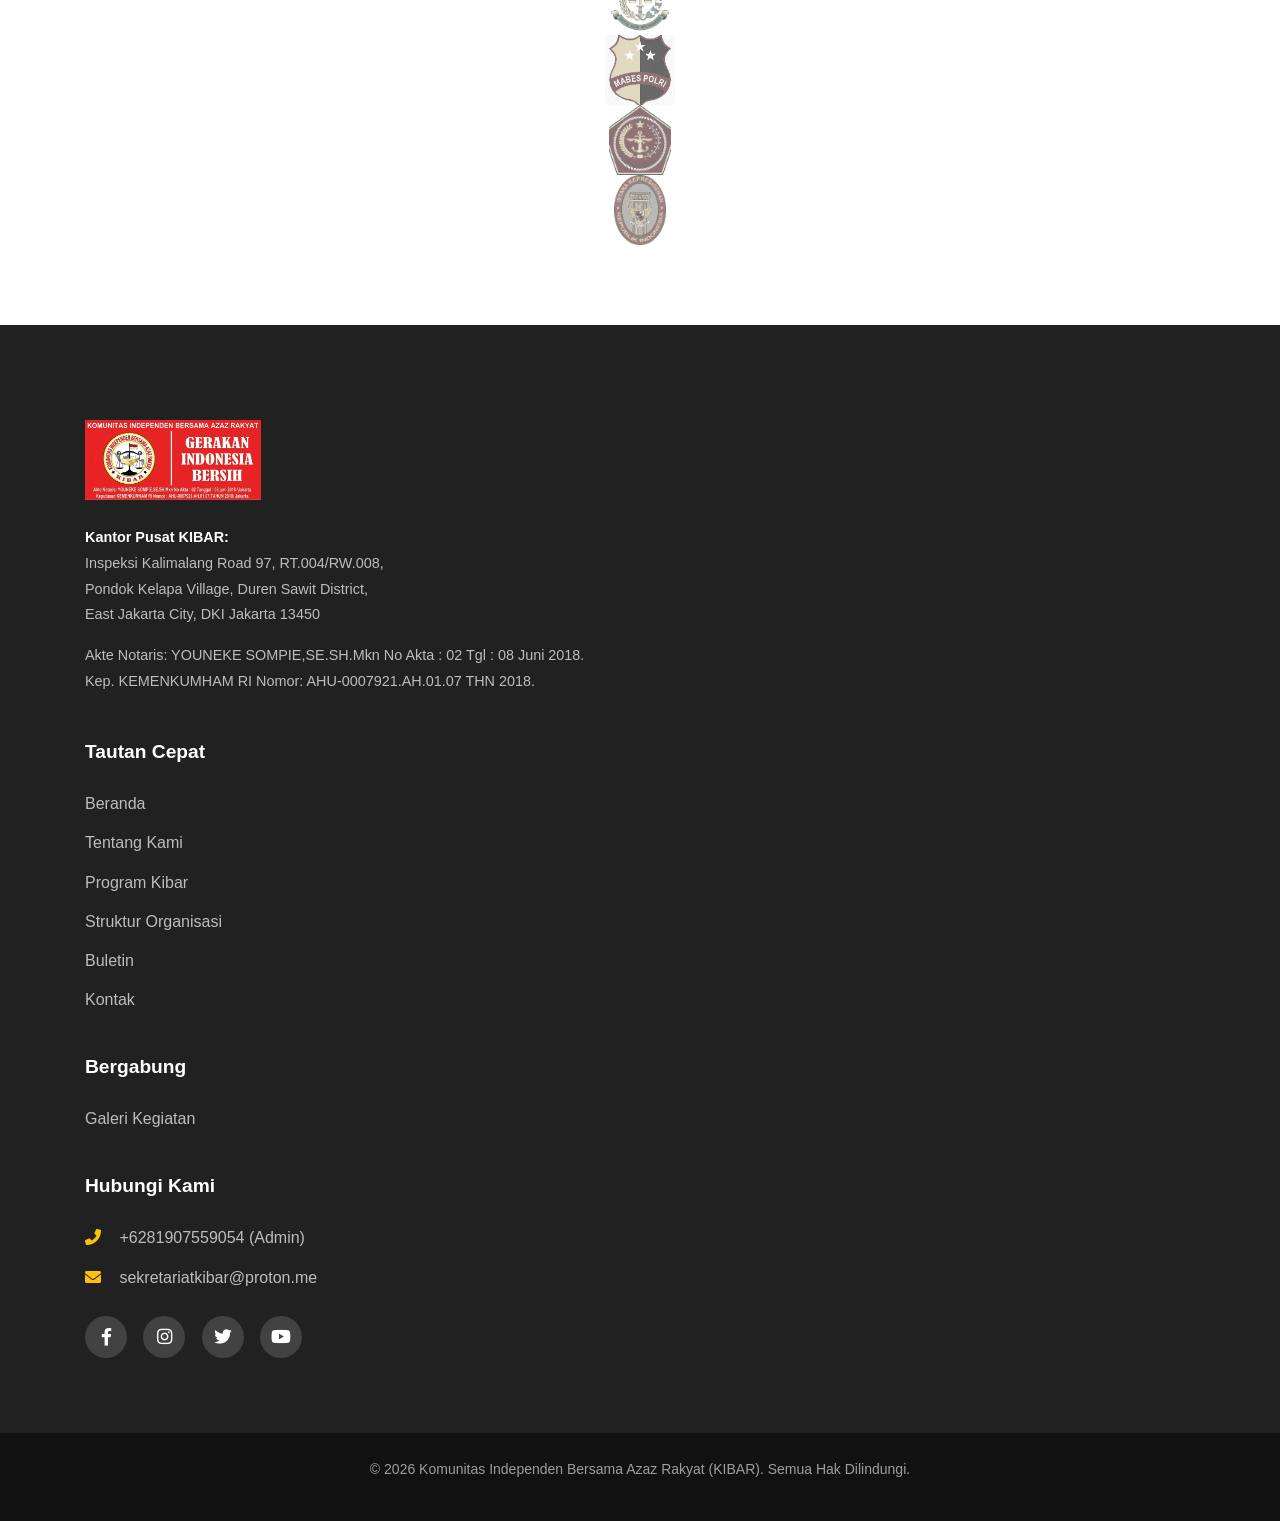
==== commit 58dfb04e: "Update email to sekretariatkibar@proton.me" ====
--- a/index.html
+++ b/index.html
@@ -222,7 +222,7 @@
                     <h5 class="footer-widget-title">Hubungi Kami</h5>
                     <ul class="footer-contact-info">
                         <li><i class="fas fa-phone-alt"></i> <a href="https://wa.me/6281907559054">+6281907559054 (Admin)</a></li> 
-                        <li><i class="fas fa-envelope"></i> <a href="mailto:info@kibar.org">info@kibar.org</a></li>
+                        <li><i class="fas fa-envelope"></i> <a href="mailto:sekretariatkibar@proton.me">sekretariatkibar@proton.me</a></li>
                     </ul>
                     <div class="footer-social-icons">
                         <a href="#" aria-label="Facebook KIBAR" target="_blank" rel="noopener noreferrer"><i class="fab fa-facebook-f"></i></a>
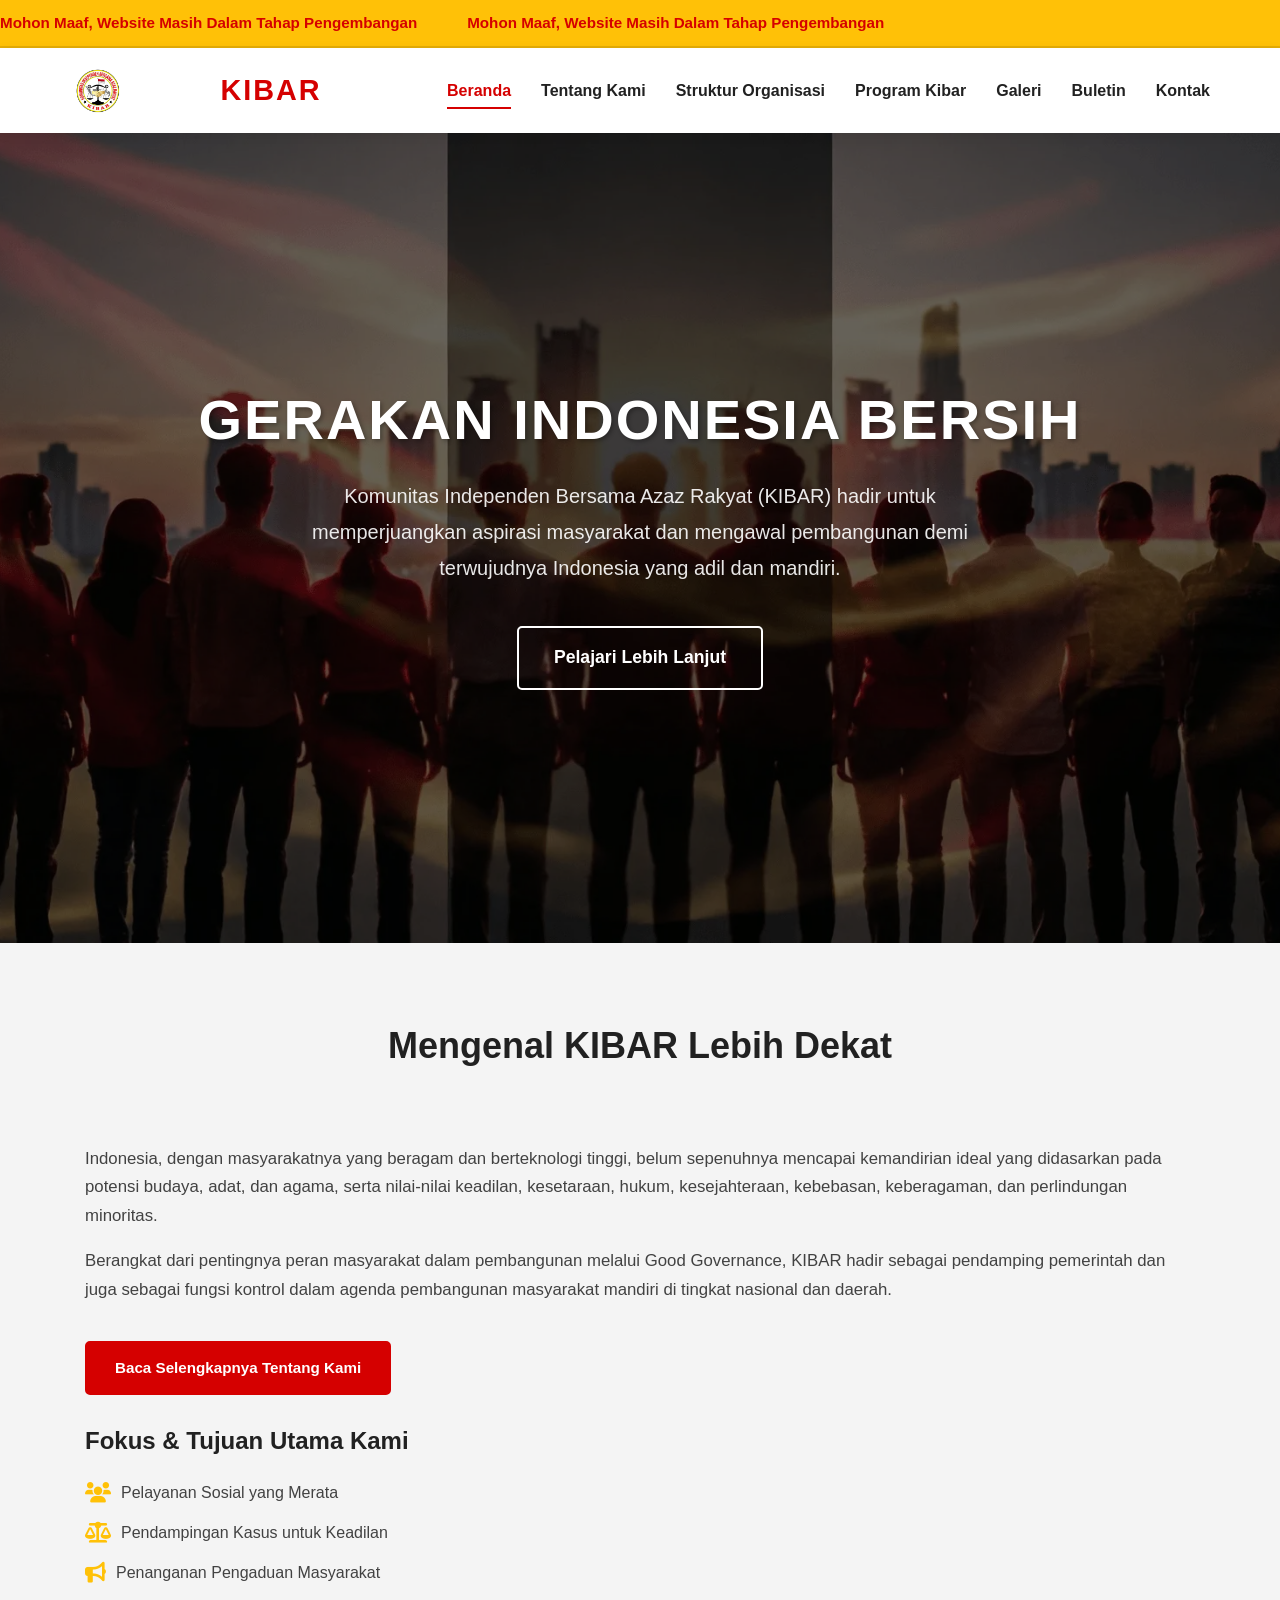
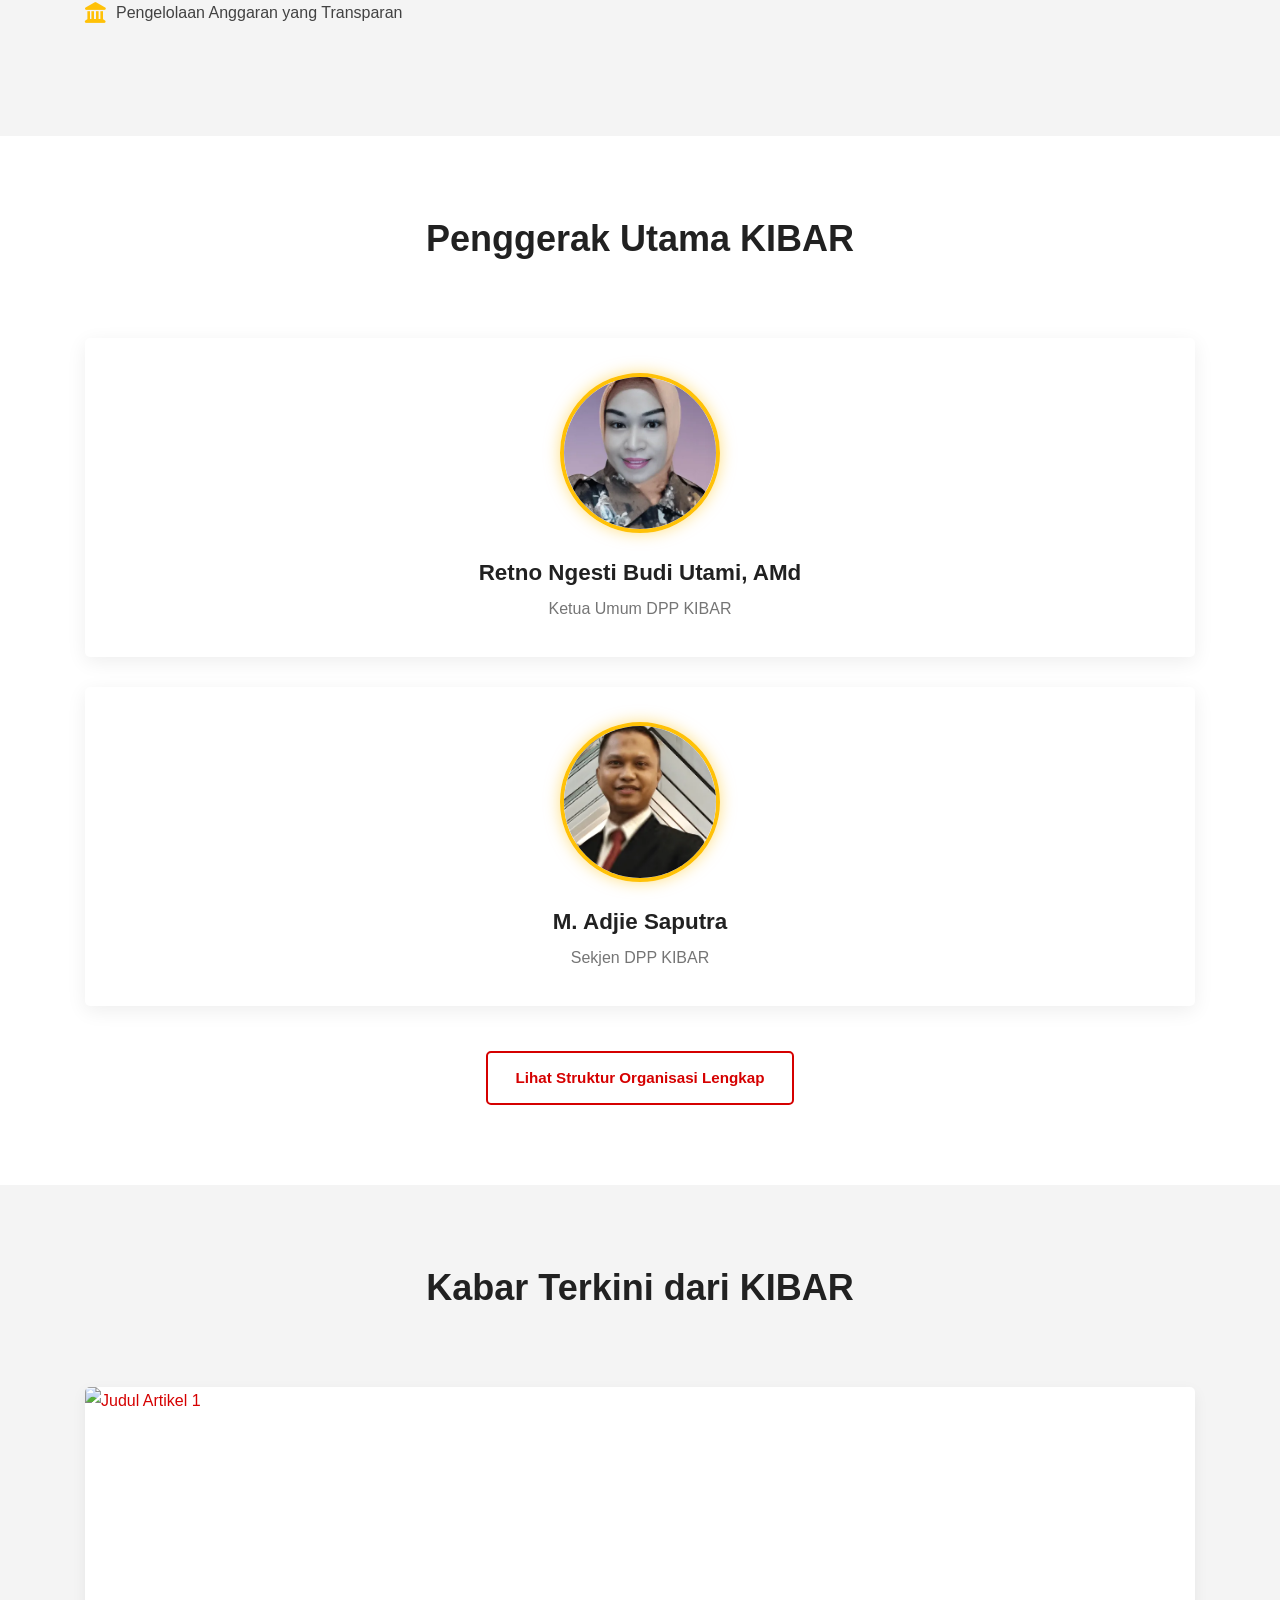
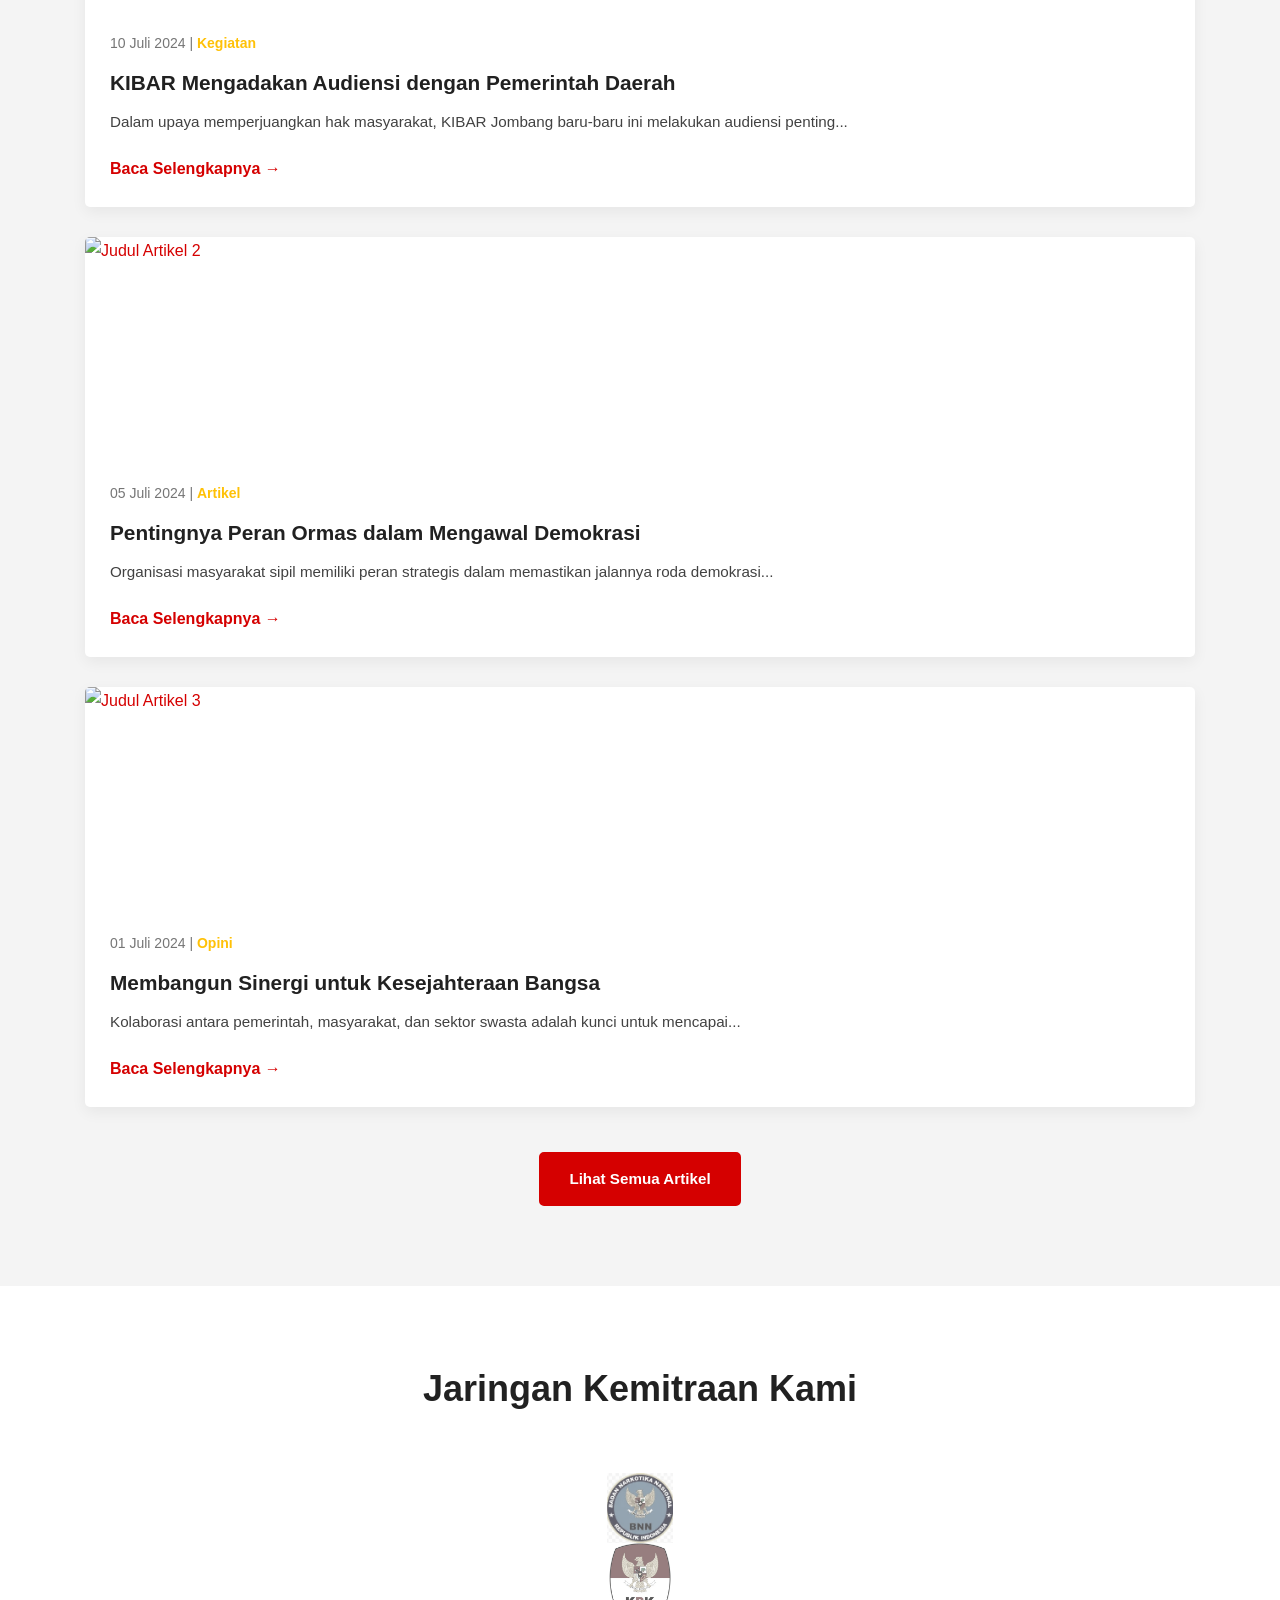
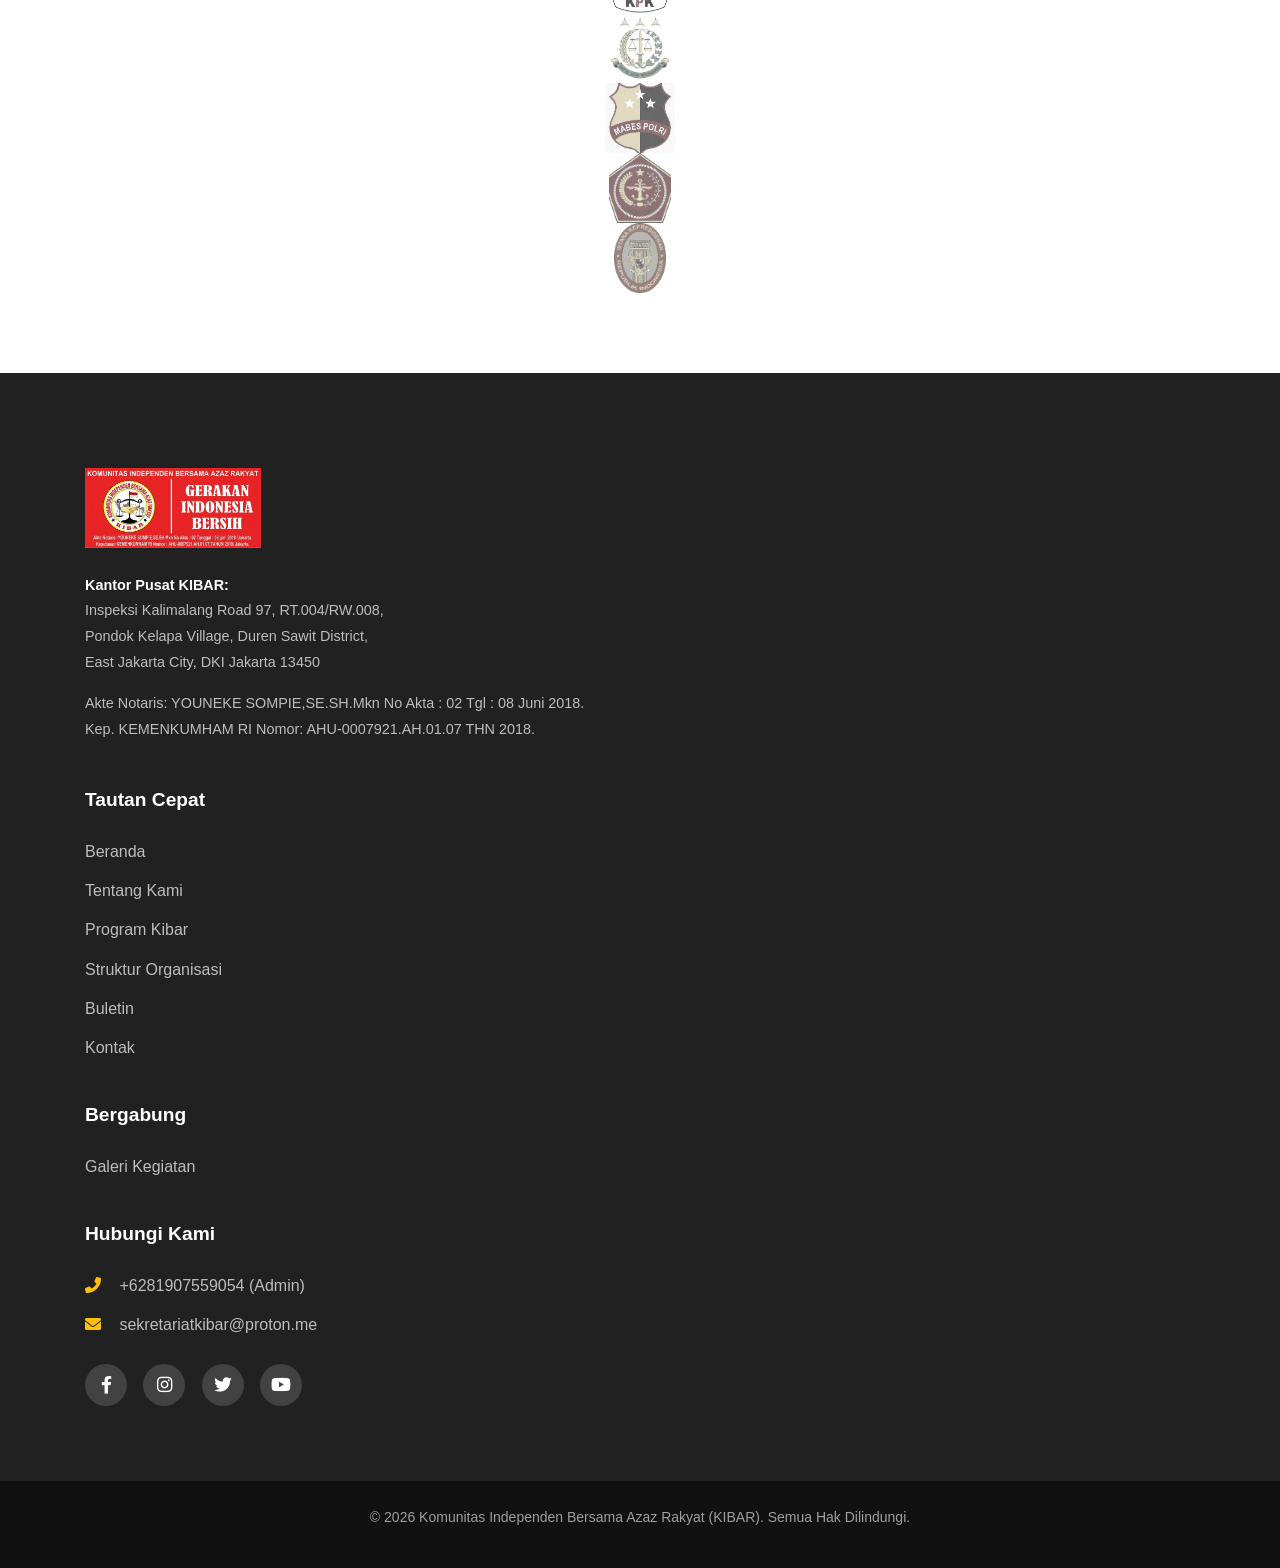
==== commit c302e5a8: "Add running text announcement bar to all pages" ====
--- a/index.html
+++ b/index.html
@@ -23,6 +23,16 @@
     <link rel="icon" href="images/logo/kibar-favicon.png" type="image/png"> 
 </head>
 <body>
+    <div class="announcement-bar">
+        <div class="announcement-bar__track">
+            <div class="announcement-bar__text">
+                Mohon Maaf, Website Masih Dalam Tahap Pengembangan
+            </div>
+            <div class="announcement-bar__text" aria-hidden="true">
+                Mohon Maaf, Website Masih Dalam Tahap Pengembangan
+            </div>
+        </div>
+    </div>
     <header class="site-header">
         <div class="container header-container">
             <div class="logo">
--- a/css/style.css
+++ b/css/style.css
@@ -1,3 +1,73 @@
+/* ==========================================================================
+   Announcement Bar - Running Text
+   ========================================================================== */
+.announcement-bar {
+    background-color: var(--kibar-gold);
+    overflow: hidden;
+    position: relative;
+    padding: 10px 0;
+    border-bottom: 2px solid rgba(0,0,0,0.1);
+}
+
+.announcement-bar__track {
+    display: flex;
+    width: max-content;
+    animation: announcement-scroll 20s linear infinite;
+}
+
+.announcement-bar__text {
+    white-space: nowrap;
+    font-family: var(--font-heading);
+    font-weight: 700;
+    font-size: 0.95rem;
+    color: var(--kibar-red);
+    padding-right: 50px;
+}
+
+@keyframes announcement-scroll {
+    0% {
+        transform: translateX(0);
+    }
+    100% {
+        transform: translateX(-50%);
+    }
+}
+
+/* Pause animation on hover */
+.announcement-bar:hover .announcement-bar__track {
+    animation-play-state: paused;
+}
+
+/* Adjust header spacing for announcement bar */
+.site-header {
+    top: 42px;
+}
+
+/* Mobile adjustments */
+@media (max-width: 767.98px) {
+    .announcement-bar {
+        padding: 8px 0;
+    }
+    .announcement-bar__text {
+        font-size: 0.85rem;
+    }
+    .announcement-bar__track {
+        animation-duration: 15s;
+    }
+    .site-header {
+        top: 36px;
+    }
+}
+
+@media (max-width: 479.98px) {
+    .announcement-bar__text {
+        font-size: 0.8rem;
+    }
+    .announcement-bar__track {
+        animation-duration: 12s;
+    }
+}
+
 /* Global Resets & Variables */
 :root {
     --kibar-red: #D50000;
